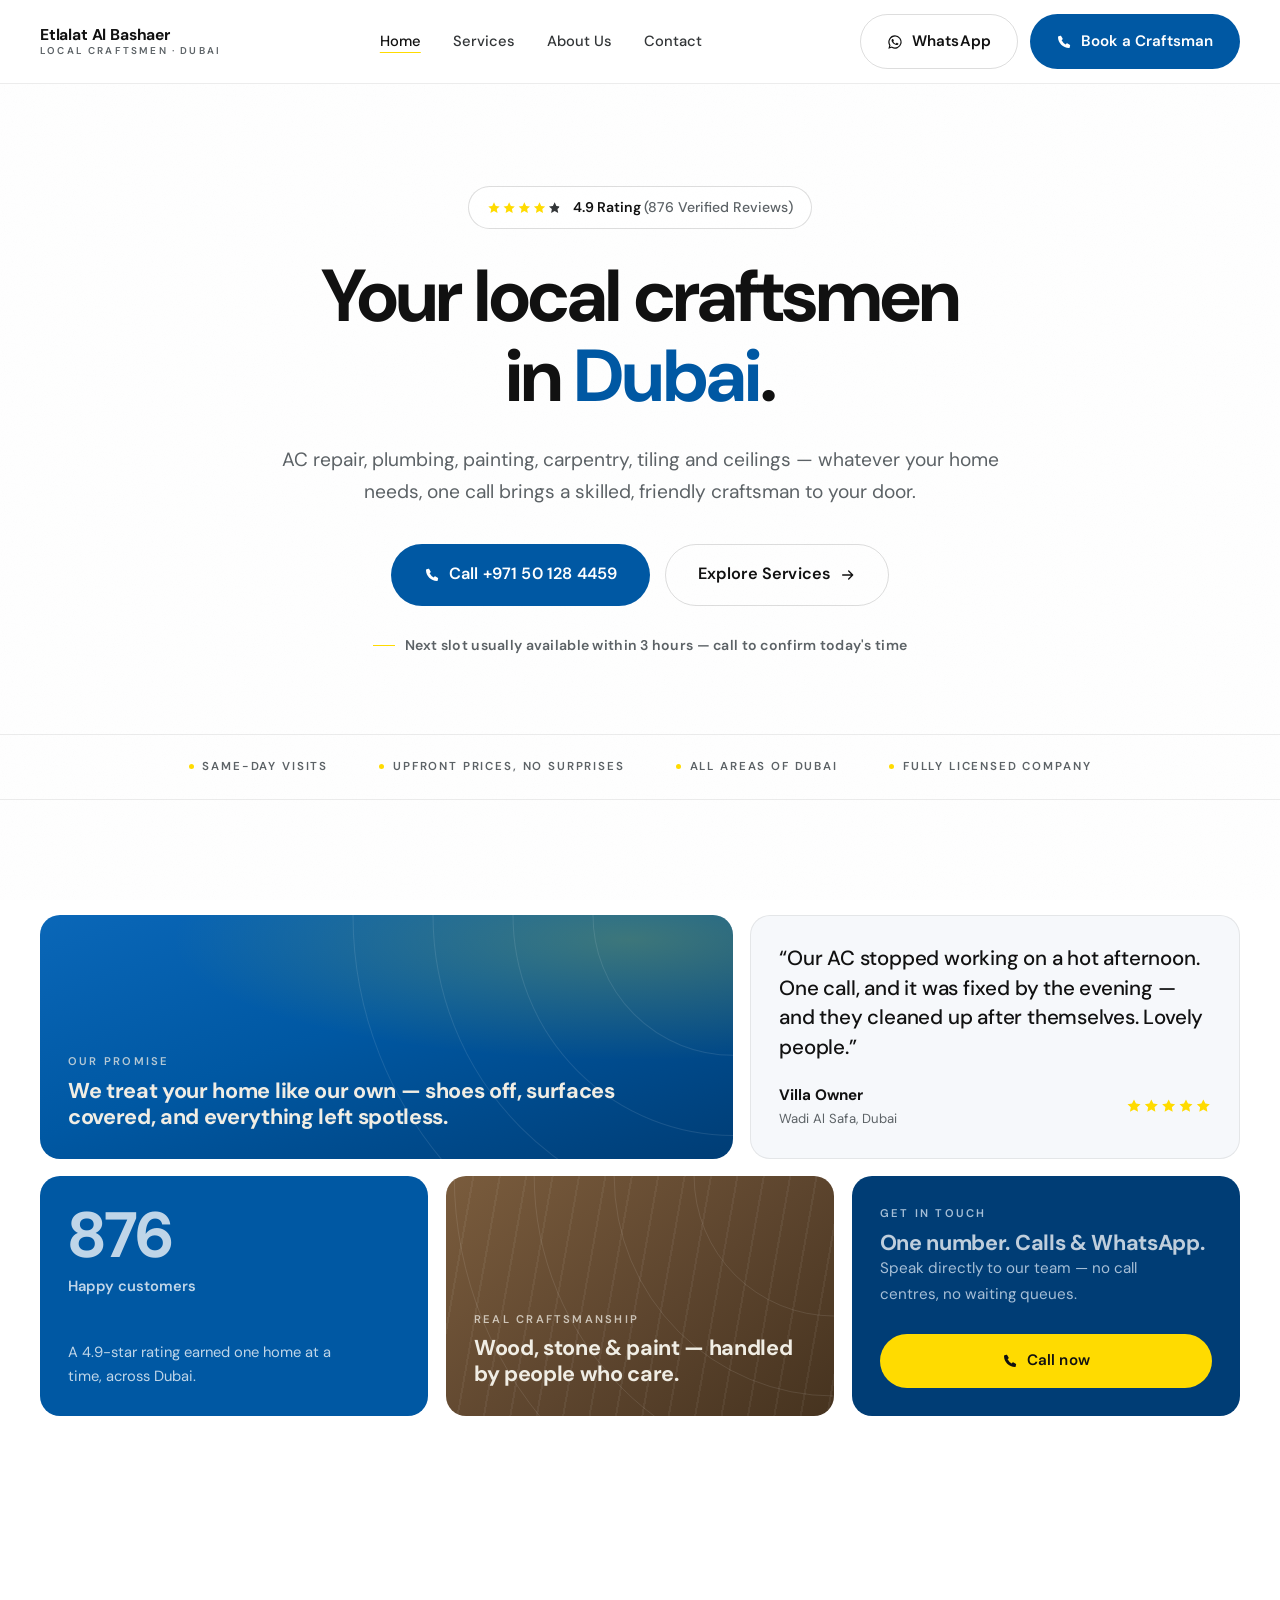
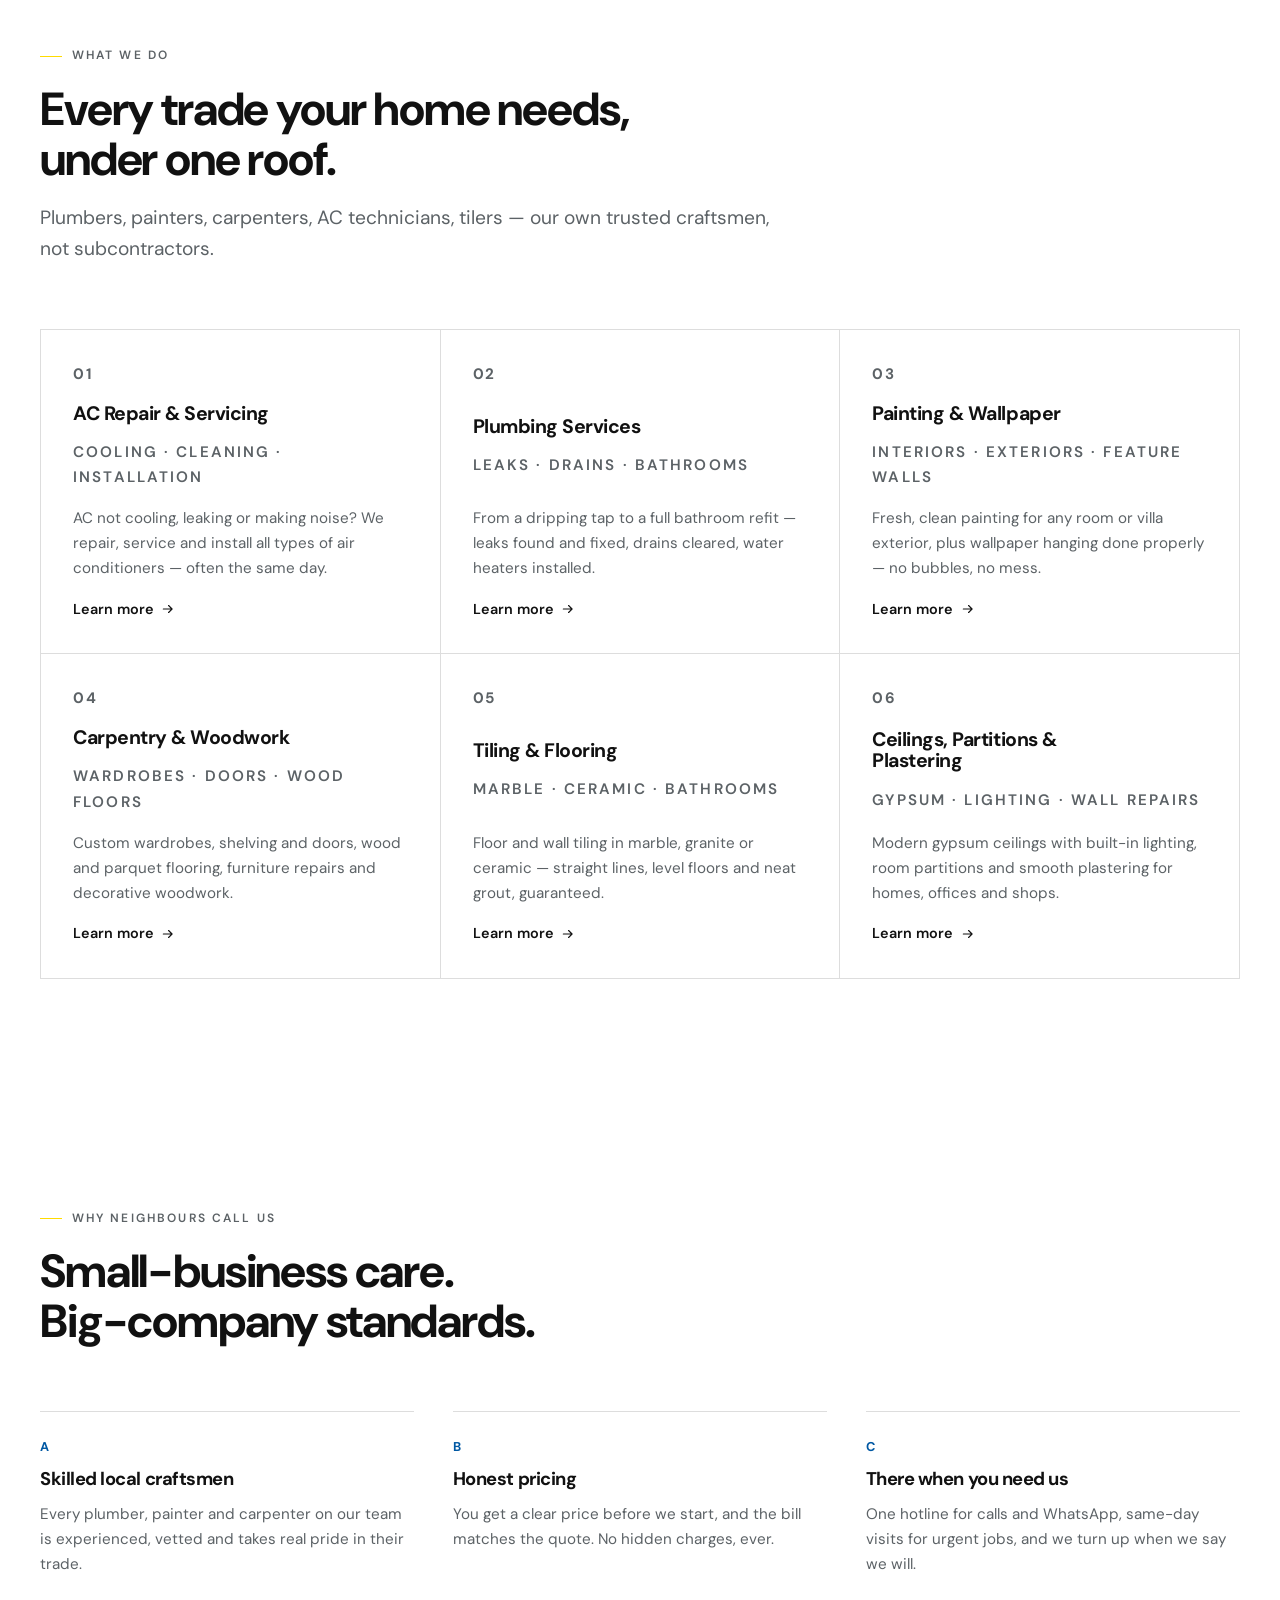
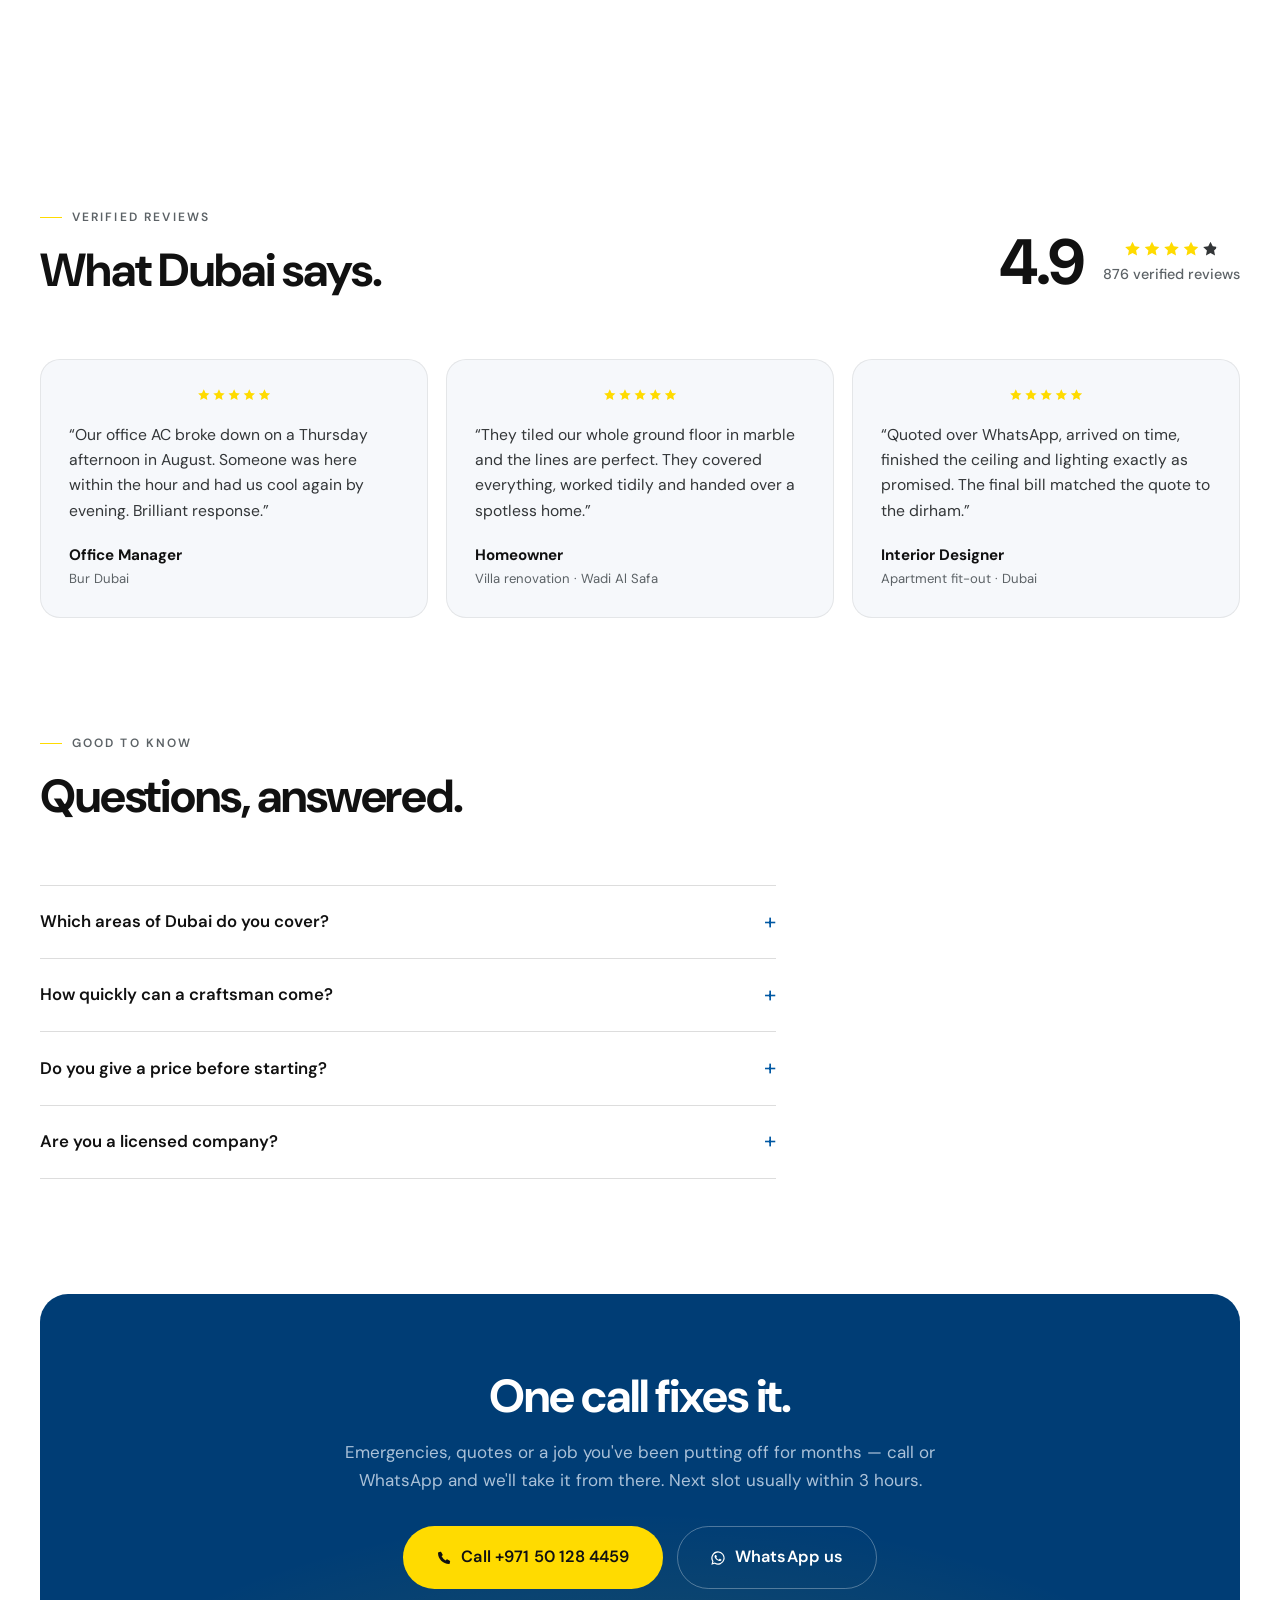
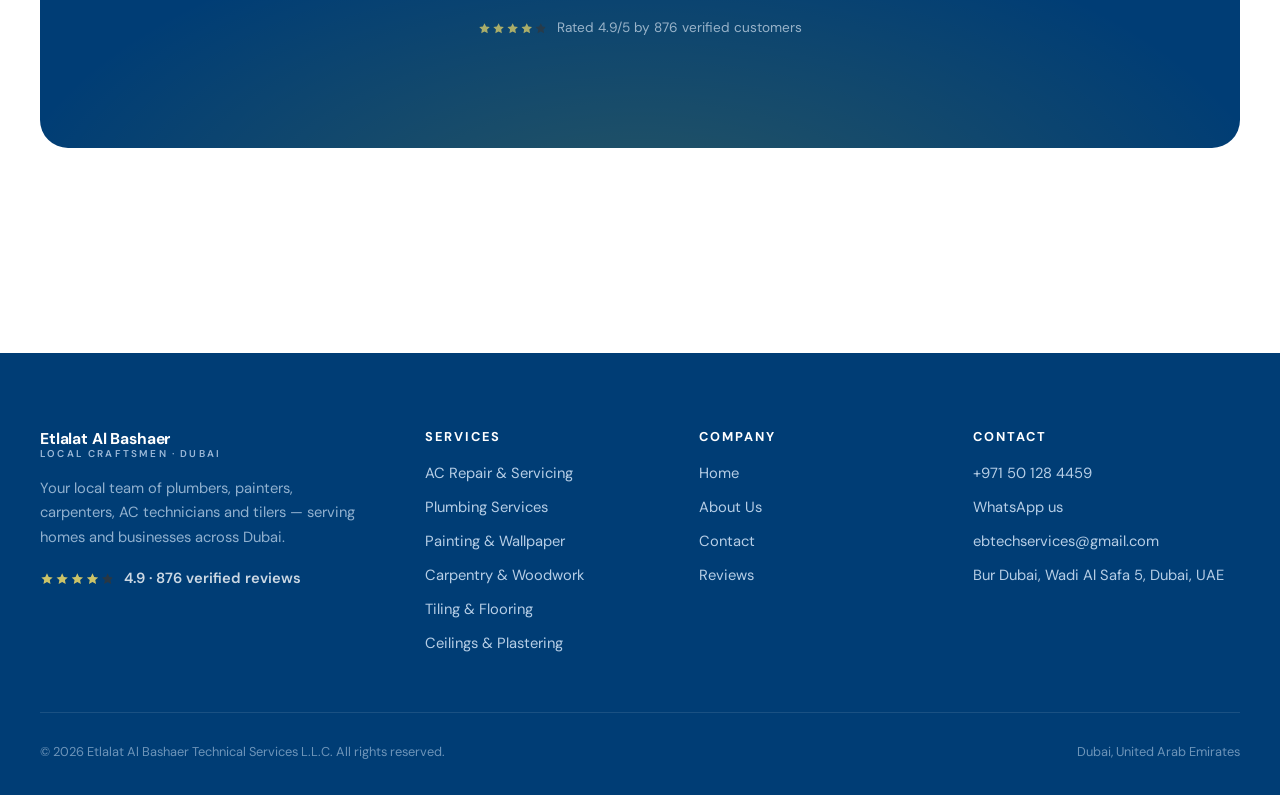
==== index.html @ 8210ec9a "Point URLs at Cloudflare Pages; drop 'one number' trust item Canonicals, JSON-LD, sitemap and robots" ====
<!DOCTYPE html>
<html lang="en">
<head>
  <meta charset="UTF-8">
  <meta name="viewport" content="width=device-width, initial-scale=1.0">
  <title>Local Craftsmen in Dubai — AC Repair, Plumbing, Painting &amp; Carpentry | Etlalat Al Bashaer</title>
  <meta name="description" content="Trusted local craftsmen in Dubai for AC repair, plumbing, painting, carpentry, tiling and ceilings. Rated 4.9/5 by 876 customers. Same-day visits — call or WhatsApp +971 50 128 4459.">
  <link rel="canonical" href="https://etlalat.pages.dev/">
  <link rel="icon" href="data:image/svg+xml,%3Csvg xmlns='http://www.w3.org/2000/svg' viewBox='0 0 64 64'%3E%3Crect width='64' height='64' rx='14' fill='%230058a3'/%3E%3Ctext x='32' y='42' font-family='Helvetica' font-size='28' font-weight='bold' fill='%23ffdb00' text-anchor='middle'%3EEB%3C/text%3E%3C/svg%3E">
  <link rel="preconnect" href="https://fonts.googleapis.com">
  <link rel="preconnect" href="https://fonts.gstatic.com" crossorigin>
  <link href="https://fonts.googleapis.com/css2?family=DM+Sans:opsz,wght@9..40,400;9..40,500;9..40,600;9..40,700&display=swap" rel="stylesheet">
  <link rel="stylesheet" href="styles.css">
  <script type="application/ld+json">
  {
    "@context": "https://schema.org",
    "@type": ["LocalBusiness", "HomeAndConstructionBusiness"],
    "@id": "https://etlalat.pages.dev/#business",
    "name": "Etlalat Al Bashaer Technical Services",
    "description": "Local craftsmen in Dubai for AC repair, plumbing, painting, carpentry, tiling, ceilings and home maintenance.",
    "url": "https://etlalat.pages.dev/",
    "telephone": "+971501284459",
    "email": "ebtechservices@gmail.com",
    "priceRange": "$$",
    "address": {
      "@type": "PostalAddress",
      "streetAddress": "Office 5, Bur Dubai, Wadi Al Safa 5",
      "addressLocality": "Dubai",
      "addressCountry": "AE"
    },
    "areaServed": { "@type": "City", "name": "Dubai" },
    "aggregateRating": {
      "@type": "AggregateRating",
      "ratingValue": "4.9",
      "bestRating": "5",
      "reviewCount": "876"
    },
    "makesOffer": [
      { "@type": "Offer", "itemOffered": { "@type": "Service", "name": "AC Repair & Servicing" } },
      { "@type": "Offer", "itemOffered": { "@type": "Service", "name": "Plumbing Services" } },
      { "@type": "Offer", "itemOffered": { "@type": "Service", "name": "Painting & Wallpaper" } },
      { "@type": "Offer", "itemOffered": { "@type": "Service", "name": "Carpentry & Woodwork" } },
      { "@type": "Offer", "itemOffered": { "@type": "Service", "name": "Tiling & Flooring" } },
      { "@type": "Offer", "itemOffered": { "@type": "Service", "name": "Ceilings, Partitions & Plastering" } }
    ]
  }
  </script>
  <script type="application/ld+json">
  {
    "@context": "https://schema.org",
    "@type": "FAQPage",
    "mainEntity": [
      {
        "@type": "Question",
        "name": "Which areas of Dubai do you cover?",
        "acceptedAnswer": { "@type": "Answer", "text": "All of Dubai. Our craftsmen are based in Wadi Al Safa and travel across the city — from Bur Dubai and Downtown to the Marina, Jumeirah and the villa communities." }
      },
      {
        "@type": "Question",
        "name": "How quickly can a craftsman come?",
        "acceptedAnswer": { "@type": "Answer", "text": "For most jobs the next available slot is within a few hours. Call or WhatsApp +971 50 128 4459 and we will confirm today's earliest visit time." }
      },
      {
        "@type": "Question",
        "name": "Do you give a price before starting?",
        "acceptedAnswer": { "@type": "Answer", "text": "Always. You get a clear quote before any work begins, and the final bill matches the quote — no surprises." }
      },
      {
        "@type": "Question",
        "name": "Are you a licensed company?",
        "acceptedAnswer": { "@type": "Answer", "text": "Yes. We are a fully licensed Dubai company, and every trade we offer is carried on our trade license." }
      }
    ]
  }
  </script>
</head>
<body>

  <!-- SVG sprite: star icon + partial-fill gradient (4.9 / 5) -->
  <svg width="0" height="0" style="position:absolute" aria-hidden="true">
    <defs>
      <linearGradient id="star-partial" x1="0" y1="0" x2="1" y2="0">
        <stop offset="90%" stop-color="currentColor"/>
        <stop offset="90%" stop-color="currentColor" stop-opacity="0.22"/>
      </linearGradient>
      <symbol id="ic-star" viewBox="0 0 24 24">
        <path d="M12 2.2l2.98 6.16 6.77.86-4.97 4.68 1.28 6.7L12 17.32 5.94 20.6l1.28-6.7-4.97-4.68 6.77-.86z"/>
      </symbol>
      <symbol id="ic-phone" viewBox="0 0 24 24">
        <path d="M6.6 2.8c.5-.1 1 .1 1.3.6l2 3.3c.3.5.2 1.1-.2 1.5L8.4 9.5a13.7 13.7 0 0 0 6.1 6.1l1.3-1.3c.4-.4 1-.5 1.5-.2l3.3 2c.5.3.7.8.6 1.3l-.7 2.7c-.1.5-.6.9-1.1.9C10.6 21 3 13.4 3 4.6c0-.5.4-1 .9-1.1z"/>
      </symbol>
      <symbol id="ic-whatsapp" viewBox="0 0 24 24">
        <path d="M12 2a10 10 0 0 0-8.6 15.1L2 22l5-1.3A10 10 0 1 0 12 2zm0 18.2c-1.5 0-3-.4-4.2-1.2l-.3-.2-3 .8.8-2.9-.2-.3A8.2 8.2 0 1 1 12 20.2zm4.5-6.1c-.2-.1-1.5-.7-1.7-.8-.2-.1-.4-.1-.6.1l-.8 1c-.1.2-.3.2-.5.1a6.7 6.7 0 0 1-3.3-2.9c-.3-.4 0-.5.2-.8l.4-.5c.1-.2.1-.4 0-.5l-.8-1.9c-.2-.5-.4-.4-.6-.4h-.5c-.2 0-.5.1-.7.3-.9.9-1.1 2.2-.3 3.7a11.6 11.6 0 0 0 4.7 4.4c1.7.8 2.5.8 3.3.7.6-.1 1.5-.6 1.7-1.2.2-.6.2-1.1.1-1.2z"/>
      </symbol>
      <symbol id="ic-arrow" viewBox="0 0 24 24">
        <path d="M4 12h15m0 0-6-6m6 6-6 6" fill="none" stroke="currentColor" stroke-width="2" stroke-linecap="round" stroke-linejoin="round"/>
      </symbol>
    </defs>
  </svg>

  <header class="site-header">
    <div class="wrap header-inner">
      <a class="brand" href="index.html">
        <span class="brand-name">Etlalat Al Bashaer<small>Local Craftsmen · Dubai</small></span>
      </a>

      <input type="checkbox" id="nav-toggle" class="nav-toggle" aria-hidden="true">

      <nav class="site-nav" aria-label="Primary">
        <a href="index.html" aria-current="page">Home</a>
        <a href="services.html">Services</a>
        <a href="about.html">About Us</a>
        <a href="contact.html">Contact</a>
      </nav>

      <div class="header-cta">
        <a class="btn btn-ghost" href="https://wa.me/971501284459" rel="noopener">
          <svg fill="currentColor"><use href="#ic-whatsapp"/></svg>
          WhatsApp
        </a>
        <a class="btn btn-primary" href="tel:+971501284459">
          <svg fill="currentColor"><use href="#ic-phone"/></svg>
          Book a Craftsman
        </a>
        <label for="nav-toggle" class="nav-toggle-label" aria-label="Menu"><span></span></label>
      </div>
    </div>
  </header>

  <main>
    <!-- HERO -->
    <section class="hero">
      <div class="wrap hero-inner">
        <a class="rating-badge" href="#reviews">
          <svg class="stars" viewBox="0 0 128 24" aria-label="4.9 out of 5 stars">
            <use href="#ic-star" width="24" height="24" x="0" fill="currentColor"/>
            <use href="#ic-star" width="24" height="24" x="26" fill="currentColor"/>
            <use href="#ic-star" width="24" height="24" x="52" fill="currentColor"/>
            <use href="#ic-star" width="24" height="24" x="78" fill="currentColor"/>
            <use href="#ic-star" width="24" height="24" x="104" fill="url(#star-partial)"/>
          </svg>
          <span>4.9 Rating <em>(876 Verified Reviews)</em></span>
        </a>

        <h1 class="display">Your local craftsmen<br> in <span class="accent">Dubai</span>.</h1>

        <p class="lede">AC repair, plumbing, painting, carpentry, tiling and ceilings — whatever your home needs, one call brings a skilled, friendly craftsman to your door.</p>

        <div class="hero-actions">
          <a class="btn btn-primary btn-lg" href="tel:+971501284459">
            <svg fill="currentColor"><use href="#ic-phone"/></svg>
            Call +971 50 128 4459
          </a>
          <a class="btn btn-ghost btn-lg" href="services.html">
            Explore Services
            <svg><use href="#ic-arrow"/></svg>
          </a>
        </div>

        <p class="eyebrow" style="text-transform:none;letter-spacing:0.02em;font-size:0.88rem">Next slot usually available within 3 hours — call to confirm today's time</p>
      </div>
    </section>

    <!-- TRUST STRIP -->
    <div class="cred-strip">
      <div class="wrap">
        <ul>
          <li>Same-day visits</li>
          <li>Upfront prices, no surprises</li>
          <li>All areas of Dubai</li>
          <li>Fully licensed company</li>
        </ul>
      </div>
    </div>

    <!-- MOSAIC -->
    <section class="section">
      <div class="wrap mosaic">
        <div class="tile tile-wide surface">
          <div>
            <p class="tile-kicker">Our promise</p>
            <p class="tile-title">We treat your home like our own — shoes off, surfaces covered, and everything left spotless.</p>
          </div>
        </div>

        <div class="tile tile-tall tile-review">
          <blockquote>“Our AC stopped working on a hot afternoon. One call, and it was fixed by the evening — and they cleaned up after themselves. Lovely people.”</blockquote>
          <div class="review-meta">
            <div class="review-author">
              <strong>Villa Owner</strong>
              <span>Wadi Al Safa, Dubai</span>
            </div>
            <svg class="stars" viewBox="0 0 128 24" aria-label="5 out of 5 stars">
              <use href="#ic-star" width="24" height="24" x="0" fill="currentColor"/>
              <use href="#ic-star" width="24" height="24" x="26" fill="currentColor"/>
              <use href="#ic-star" width="24" height="24" x="52" fill="currentColor"/>
              <use href="#ic-star" width="24" height="24" x="78" fill="currentColor"/>
              <use href="#ic-star" width="24" height="24" x="104" fill="currentColor"/>
            </svg>
          </div>
        </div>

        <div class="tile tile-third tile-stat">
          <div>
            <p class="stat-figure">876</p>
            <p class="stat-label">Happy customers</p>
          </div>
          <p>A 4.9-star rating earned one home at a time, across Dubai.</p>
        </div>

        <div class="tile tile-third surface surface-wood">
          <div>
            <p class="tile-kicker">Real craftsmanship</p>
            <p class="tile-title">Wood, stone &amp; paint — handled by people who care.</p>
          </div>
        </div>

        <div class="tile tile-third tile-contact">
          <div>
            <p class="tile-kicker">Get in touch</p>
            <p class="tile-title" style="color:#fff">One number. Calls &amp; WhatsApp.</p>
            <p>Speak directly to our team — no call centres, no waiting queues.</p>
          </div>
          <a class="btn btn-light" href="tel:+971501284459">
            <svg fill="currentColor"><use href="#ic-phone"/></svg>
            Call now
          </a>
        </div>
      </div>
    </section>

    <!-- SERVICES -->
    <section class="section" id="services">
      <div class="wrap">
        <div class="section-head">
          <p class="eyebrow">What we do</p>
          <h2 class="h2">Every trade your home needs,<br>under one roof.</h2>
          <p class="lede">Plumbers, painters, carpenters, AC technicians, tilers — our own trusted craftsmen, not subcontractors.</p>
        </div>

        <div class="services-grid">
          <article class="service-card">
            <p class="service-num">01</p>
            <h3>AC Repair &amp; Servicing</h3>
            <p class="service-activity">Cooling · Cleaning · Installation</p>
            <p>AC not cooling, leaking or making noise? We repair, service and install all types of air conditioners — often the same day.</p>
            <a class="service-link" href="services.html#ac">Learn more <svg><use href="#ic-arrow"/></svg></a>
          </article>

          <article class="service-card">
            <p class="service-num">02</p>
            <h3>Plumbing Services</h3>
            <p class="service-activity">Leaks · Drains · Bathrooms</p>
            <p>From a dripping tap to a full bathroom refit — leaks found and fixed, drains cleared, water heaters installed.</p>
            <a class="service-link" href="services.html#plumbing">Learn more <svg><use href="#ic-arrow"/></svg></a>
          </article>

          <article class="service-card">
            <p class="service-num">03</p>
            <h3>Painting &amp; Wallpaper</h3>
            <p class="service-activity">Interiors · Exteriors · Feature walls</p>
            <p>Fresh, clean painting for any room or villa exterior, plus wallpaper hanging done properly — no bubbles, no mess.</p>
            <a class="service-link" href="services.html#painting">Learn more <svg><use href="#ic-arrow"/></svg></a>
          </article>

          <article class="service-card">
            <p class="service-num">04</p>
            <h3>Carpentry &amp; Woodwork</h3>
            <p class="service-activity">Wardrobes · Doors · Wood floors</p>
            <p>Custom wardrobes, shelving and doors, wood and parquet flooring, furniture repairs and decorative woodwork.</p>
            <a class="service-link" href="services.html#carpentry">Learn more <svg><use href="#ic-arrow"/></svg></a>
          </article>

          <article class="service-card">
            <p class="service-num">05</p>
            <h3>Tiling &amp; Flooring</h3>
            <p class="service-activity">Marble · Ceramic · Bathrooms</p>
            <p>Floor and wall tiling in marble, granite or ceramic — straight lines, level floors and neat grout, guaranteed.</p>
            <a class="service-link" href="services.html#tiling">Learn more <svg><use href="#ic-arrow"/></svg></a>
          </article>

          <article class="service-card">
            <p class="service-num">06</p>
            <h3>Ceilings, Partitions &amp; Plastering</h3>
            <p class="service-activity">Gypsum · Lighting · Wall repairs</p>
            <p>Modern gypsum ceilings with built-in lighting, room partitions and smooth plastering for homes, offices and shops.</p>
            <a class="service-link" href="services.html#ceilings">Learn more <svg><use href="#ic-arrow"/></svg></a>
          </article>
        </div>
      </div>
    </section>

    <!-- PILLARS -->
    <section class="section">
      <div class="wrap">
        <div class="section-head">
          <p class="eyebrow">Why neighbours call us</p>
          <h2 class="h2">Small-business care.<br>Big-company standards.</h2>
        </div>
        <div class="pillars">
          <div class="pillar">
            <p class="pillar-index">A</p>
            <h3>Skilled local craftsmen</h3>
            <p>Every plumber, painter and carpenter on our team is experienced, vetted and takes real pride in their trade.</p>
          </div>
          <div class="pillar">
            <p class="pillar-index">B</p>
            <h3>Honest pricing</h3>
            <p>You get a clear price before we start, and the bill matches the quote. No hidden charges, ever.</p>
          </div>
          <div class="pillar">
            <p class="pillar-index">C</p>
            <h3>There when you need us</h3>
            <p>One hotline for calls and WhatsApp, same-day visits for urgent jobs, and we turn up when we say we will.</p>
          </div>
        </div>
      </div>
    </section>

    <!-- REVIEWS -->
    <section class="section" id="reviews">
      <div class="wrap">
        <div class="reviews-head">
          <div class="section-head" style="margin-bottom:0">
            <p class="eyebrow">Verified Reviews</p>
            <h2 class="h2">What Dubai says.</h2>
          </div>
          <div class="aggregate">
            <p class="aggregate-score">4.9</p>
            <div class="aggregate-detail">
              <svg class="stars" viewBox="0 0 128 24" aria-label="4.9 out of 5 stars">
                <use href="#ic-star" width="24" height="24" x="0" fill="currentColor"/>
                <use href="#ic-star" width="24" height="24" x="26" fill="currentColor"/>
                <use href="#ic-star" width="24" height="24" x="52" fill="currentColor"/>
                <use href="#ic-star" width="24" height="24" x="78" fill="currentColor"/>
                <use href="#ic-star" width="24" height="24" x="104" fill="url(#star-partial)"/>
              </svg>
              <span>876 verified reviews</span>
            </div>
          </div>
        </div>

        <div class="reviews-grid">
          <article class="review-card">
            <svg class="stars" viewBox="0 0 128 24" aria-label="5 out of 5 stars">
              <use href="#ic-star" width="24" height="24" x="0" fill="currentColor"/>
              <use href="#ic-star" width="24" height="24" x="26" fill="currentColor"/>
              <use href="#ic-star" width="24" height="24" x="52" fill="currentColor"/>
              <use href="#ic-star" width="24" height="24" x="78" fill="currentColor"/>
              <use href="#ic-star" width="24" height="24" x="104" fill="currentColor"/>
            </svg>
            <blockquote>“Our office AC broke down on a Thursday afternoon in August. Someone was here within the hour and had us cool again by evening. Brilliant response.”</blockquote>
            <div class="review-author">
              <strong>Office Manager</strong>
              <span>Bur Dubai</span>
            </div>
          </article>

          <article class="review-card">
            <svg class="stars" viewBox="0 0 128 24" aria-label="5 out of 5 stars">
              <use href="#ic-star" width="24" height="24" x="0" fill="currentColor"/>
              <use href="#ic-star" width="24" height="24" x="26" fill="currentColor"/>
              <use href="#ic-star" width="24" height="24" x="52" fill="currentColor"/>
              <use href="#ic-star" width="24" height="24" x="78" fill="currentColor"/>
              <use href="#ic-star" width="24" height="24" x="104" fill="currentColor"/>
            </svg>
            <blockquote>“They tiled our whole ground floor in marble and the lines are perfect. They covered everything, worked tidily and handed over a spotless home.”</blockquote>
            <div class="review-author">
              <strong>Homeowner</strong>
              <span>Villa renovation · Wadi Al Safa</span>
            </div>
          </article>

          <article class="review-card">
            <svg class="stars" viewBox="0 0 128 24" aria-label="5 out of 5 stars">
              <use href="#ic-star" width="24" height="24" x="0" fill="currentColor"/>
              <use href="#ic-star" width="24" height="24" x="26" fill="currentColor"/>
              <use href="#ic-star" width="24" height="24" x="52" fill="currentColor"/>
              <use href="#ic-star" width="24" height="24" x="78" fill="currentColor"/>
              <use href="#ic-star" width="24" height="24" x="104" fill="currentColor"/>
            </svg>
            <blockquote>“Quoted over WhatsApp, arrived on time, finished the ceiling and lighting exactly as promised. The final bill matched the quote to the dirham.”</blockquote>
            <div class="review-author">
              <strong>Interior Designer</strong>
              <span>Apartment fit-out · Dubai</span>
            </div>
          </article>
        </div>
      </div>
    </section>

    <!-- FAQ -->
    <section class="section" style="padding-top:0">
      <div class="wrap">
        <div class="section-head">
          <p class="eyebrow">Good to know</p>
          <h2 class="h2">Questions, answered.</h2>
        </div>
        <div class="faq">
          <details>
            <summary>Which areas of Dubai do you cover?</summary>
            <p>All of Dubai. Our craftsmen are based in Wadi Al Safa and travel across the city — from Bur Dubai and Downtown to the Marina, Jumeirah and the villa communities.</p>
          </details>
          <details>
            <summary>How quickly can a craftsman come?</summary>
            <p>For most jobs the next available slot is within a few hours. Call or WhatsApp us and we'll confirm today's earliest visit time.</p>
          </details>
          <details>
            <summary>Do you give a price before starting?</summary>
            <p>Always. You get a clear quote before any work begins, and the final bill matches the quote — no surprises.</p>
          </details>
          <details>
            <summary>Are you a licensed company?</summary>
            <p>Yes. We're a fully licensed Dubai company, and every trade we offer is carried on our trade license.</p>
          </details>
        </div>
      </div>
    </section>

    <!-- CTA -->
    <section class="section" style="padding-top:0">
      <div class="wrap">
        <div class="cta-band">
          <h2 class="h2">One call fixes it.</h2>
          <p>Emergencies, quotes or a job you've been putting off for months — call or WhatsApp and we'll take it from there. Next slot usually within 3 hours.</p>
          <div class="hero-actions">
            <a class="btn btn-light btn-lg" href="tel:+971501284459">
              <svg fill="currentColor"><use href="#ic-phone"/></svg>
              Call +971 50 128 4459
            </a>
            <a class="btn btn-ghost btn-lg" style="border-color:rgba(255,255,255,.3);color:#fff" href="https://wa.me/971501284459" rel="noopener">
              <svg fill="currentColor"><use href="#ic-whatsapp"/></svg>
              WhatsApp us
            </a>
          </div>
          <p class="rating-line">
            <svg class="stars" viewBox="0 0 128 24" aria-hidden="true">
              <use href="#ic-star" width="24" height="24" x="0" fill="currentColor"/>
              <use href="#ic-star" width="24" height="24" x="26" fill="currentColor"/>
              <use href="#ic-star" width="24" height="24" x="52" fill="currentColor"/>
              <use href="#ic-star" width="24" height="24" x="78" fill="currentColor"/>
              <use href="#ic-star" width="24" height="24" x="104" fill="url(#star-partial)"/>
            </svg>
            Rated 4.9/5 by 876 verified customers
          </p>
        </div>
      </div>
    </section>
  </main>

  <footer class="site-footer">
    <div class="wrap">
      <div class="footer-grid">
        <div class="footer-about">
          <a class="brand" href="index.html">
            <span class="brand-name">Etlalat Al Bashaer<small>Local Craftsmen · Dubai</small></span>
          </a>
          <p>Your local team of plumbers, painters, carpenters, AC technicians and tilers — serving homes and businesses across Dubai.</p>
          <p class="footer-rating">
            <svg class="stars" viewBox="0 0 128 24" aria-hidden="true">
              <use href="#ic-star" width="24" height="24" x="0" fill="currentColor"/>
              <use href="#ic-star" width="24" height="24" x="26" fill="currentColor"/>
              <use href="#ic-star" width="24" height="24" x="52" fill="currentColor"/>
              <use href="#ic-star" width="24" height="24" x="78" fill="currentColor"/>
              <use href="#ic-star" width="24" height="24" x="104" fill="url(#star-partial)"/>
            </svg>
            4.9 · 876 verified reviews
          </p>
        </div>

        <div>
          <h4>Services</h4>
          <ul>
            <li><a href="services.html#ac">AC Repair &amp; Servicing</a></li>
            <li><a href="services.html#plumbing">Plumbing Services</a></li>
            <li><a href="services.html#painting">Painting &amp; Wallpaper</a></li>
            <li><a href="services.html#carpentry">Carpentry &amp; Woodwork</a></li>
            <li><a href="services.html#tiling">Tiling &amp; Flooring</a></li>
            <li><a href="services.html#ceilings">Ceilings &amp; Plastering</a></li>
          </ul>
        </div>

        <div>
          <h4>Company</h4>
          <ul>
            <li><a href="index.html">Home</a></li>
            <li><a href="about.html">About Us</a></li>
            <li><a href="contact.html">Contact</a></li>
            <li><a href="index.html#reviews">Reviews</a></li>
          </ul>
        </div>

        <div>
          <h4>Contact</h4>
          <ul>
            <li><a href="tel:+971501284459">+971 50 128 4459</a></li>
            <li><a href="https://wa.me/971501284459" rel="noopener">WhatsApp us</a></li>
            <li><a href="mailto:ebtechservices@gmail.com">ebtechservices@gmail.com</a></li>
            <li>Bur Dubai, Wadi Al Safa 5, Dubai, UAE</li>
          </ul>
        </div>
      </div>

      <div class="footer-bottom">
        <p>© 2026 Etlalat Al Bashaer Technical Services L.L.C. All rights reserved.</p>
        <p>Dubai, United Arab Emirates</p>
      </div>
    </div>
  </footer>

  <!-- Mobile action bar -->
  <div class="action-bar">
    <a class="btn btn-primary" href="tel:+971501284459">
      <svg fill="currentColor"><use href="#ic-phone"/></svg>
      Call Now
    </a>
    <a class="btn btn-ghost" href="https://wa.me/971501284459" rel="noopener">
      <svg fill="currentColor"><use href="#ic-whatsapp"/></svg>
      WhatsApp
    </a>
  </div>

</body>
</html>
---- styles.css ----
/* ==========================================================================
   ETLALAT AL BASHAER TECHNICAL SERVICES L.L.C
   Ultra-minimal editorial system — IKEA blue & yellow, DM Sans
   ========================================================================== */

:root {
  --paper: #ffffff;
  --paper-2: #f5f5f5;
  --paper-3: #ececec;
  --card: #f6f8fb;
  --ink: #111111;
  --ink-soft: #333638;
  --muted: #5c6266;
  --blue: #0058a3;
  --blue-deep: #003d75;
  --blue-tint: #e6f0f9;
  --yellow: #ffdb00;
  --yellow-soft: #ffe566;
  --line: rgba(17, 17, 17, 0.14);
  --line-soft: rgba(17, 17, 17, 0.08);
  --radius: 20px;
  --radius-sm: 12px;
  --font-display: "DM Sans", "Helvetica Neue", sans-serif;
  --font-body: "DM Sans", "Helvetica Neue", sans-serif;
  --wrap: 1200px;
  --pad: clamp(1.25rem, 4vw, 2.5rem);
}

/* ---------- Reset ---------- */

*,
*::before,
*::after {
  box-sizing: border-box;
  margin: 0;
  padding: 0;
}

html {
  scroll-behavior: smooth;
  scroll-padding-top: 96px;
}

body {
  font-family: var(--font-body);
  font-size: 1.0625rem;
  line-height: 1.65;
  color: var(--ink-soft);
  background: var(--paper);
  -webkit-font-smoothing: antialiased;
  position: relative;
}

/* faint paper grain */
body::before {
  content: "";
  position: fixed;
  inset: 0;
  pointer-events: none;
  z-index: 1;
  opacity: 0.35;
  background-image: url("data:image/svg+xml,%3Csvg xmlns='http://www.w3.org/2000/svg' width='140' height='140'%3E%3Cfilter id='n'%3E%3CfeTurbulence type='fractalNoise' baseFrequency='0.9' numOctaves='2'/%3E%3CfeColorMatrix values='0 0 0 0 0.08 0 0 0 0 0.12 0 0 0 0 0.1 0 0 0 0.05 0'/%3E%3C/filter%3E%3Crect width='140' height='140' filter='url(%23n)'/%3E%3C/svg%3E");
}

img,
svg {
  display: block;
  max-width: 100%;
}

a {
  color: inherit;
  text-decoration: none;
}

ul {
  list-style: none;
}

::selection {
  background: var(--blue);
  color: var(--paper);
}

/* ---------- Type ---------- */

h1,
h2,
h3,
h4 {
  font-family: var(--font-display);
  font-weight: 700;
  color: var(--ink);
  line-height: 1.08;
  letter-spacing: -0.025em;
}

.display {
  font-size: clamp(2.1rem, 6.2vw, 4.6rem);
}

.h2 {
  font-size: clamp(1.9rem, 3.8vw, 2.9rem);
}

.h3 {
  font-size: clamp(1.25rem, 2vw, 1.5rem);
  letter-spacing: -0.015em;
}

.eyebrow {
  display: inline-flex;
  align-items: center;
  gap: 0.6rem;
  font-size: 0.75rem;
  font-weight: 600;
  letter-spacing: 0.18em;
  text-transform: uppercase;
  color: var(--muted);
}

.eyebrow::before {
  content: "";
  width: 22px;
  height: 1px;
  background: var(--yellow);
}

.lede {
  font-size: clamp(1.05rem, 1.6vw, 1.2rem);
  color: var(--muted);
  max-width: 58ch;
}

/* ---------- Layout ---------- */

.wrap {
  width: min(var(--wrap), 100% - 2 * var(--pad));
  margin-inline: auto;
}

.section {
  padding-block: clamp(4rem, 9vw, 7.5rem);
}

.section-head {
  display: flex;
  flex-direction: column;
  gap: 1.1rem;
  max-width: 46rem;
  margin-bottom: clamp(2.5rem, 5vw, 4rem);
}

main {
  position: relative;
  z-index: 2;
}

/* ---------- Buttons ---------- */

.btn {
  display: inline-flex;
  align-items: center;
  justify-content: center;
  gap: 0.55rem;
  font-family: var(--font-display);
  font-size: 0.95rem;
  font-weight: 600;
  letter-spacing: 0.01em;
  padding: 0.85rem 1.6rem;
  border-radius: 999px;
  border: 1px solid transparent;
  cursor: pointer;
  transition: background-color 0.22s ease, color 0.22s ease,
    border-color 0.22s ease, transform 0.22s ease;
  white-space: nowrap;
}

.btn svg {
  width: 16px;
  height: 16px;
  flex: none;
}

.btn-primary {
  background: var(--blue);
  color: #fff;
}

.btn-primary:hover {
  background: var(--blue-deep);
  transform: translateY(-1px);
}

.btn-ghost {
  border-color: var(--line);
  color: var(--ink);
  background: transparent;
}

.btn-ghost:hover {
  border-color: var(--ink);
}

.btn-light {
  background: var(--yellow);
  color: #111;
}

.btn-light:hover {
  background: var(--yellow-soft);
  transform: translateY(-1px);
}

.btn-lg {
  padding: 1.05rem 2rem;
  font-size: 1.02rem;
}

/* ---------- Header ---------- */

.site-header {
  position: sticky;
  top: 0;
  z-index: 50;
  background: color-mix(in srgb, var(--paper) 88%, transparent);
  backdrop-filter: blur(14px);
  -webkit-backdrop-filter: blur(14px);
  border-bottom: 1px solid var(--line-soft);
}

.header-inner {
  display: flex;
  align-items: center;
  justify-content: space-between;
  gap: 1.5rem;
  padding-block: 0.9rem;
}

.brand {
  display: flex;
  align-items: center;
  gap: 0.7rem;
  font-family: var(--font-display);
  font-weight: 700;
  color: var(--ink);
  letter-spacing: -0.01em;
  line-height: 1.1;
}

.brand-name {
  font-size: 0.98rem;
}

.brand-name small {
  display: block;
  font-family: var(--font-body);
  font-size: 0.62rem;
  font-weight: 600;
  letter-spacing: 0.22em;
  text-transform: uppercase;
  color: var(--muted);
  margin-top: 2px;
}

.site-nav {
  display: flex;
  align-items: center;
  gap: 2rem;
}

.site-nav a {
  font-size: 0.92rem;
  font-weight: 500;
  color: var(--ink-soft);
  transition: color 0.2s ease;
}

.site-nav a:hover,
.site-nav a[aria-current="page"] {
  color: var(--ink);
}

.site-nav a[aria-current="page"] {
  text-decoration: underline;
  text-decoration-color: var(--yellow);
  text-underline-offset: 6px;
}

.header-cta {
  display: flex;
  align-items: center;
  gap: 0.75rem;
}

/* mobile nav */
.nav-toggle {
  display: none;
}

.nav-toggle-label {
  display: none;
  width: 42px;
  height: 42px;
  border: 1px solid var(--line);
  border-radius: 999px;
  cursor: pointer;
  place-items: center;
}

.nav-toggle-label span,
.nav-toggle-label span::before,
.nav-toggle-label span::after {
  display: block;
  width: 16px;
  height: 2px;
  background: var(--ink);
  border-radius: 2px;
  position: relative;
  transition: transform 0.25s ease, opacity 0.25s ease;
}

.nav-toggle-label span::before,
.nav-toggle-label span::after {
  content: "";
  position: absolute;
  left: 0;
}

.nav-toggle-label span::before {
  top: -5px;
}

.nav-toggle-label span::after {
  top: 5px;
}

/* ---------- Rating badge ---------- */

.rating-badge {
  display: inline-flex;
  align-items: center;
  gap: 0.7rem;
  padding: 0.55rem 1.1rem;
  border: 1px solid var(--line);
  border-radius: 999px;
  background: color-mix(in srgb, #fff 55%, transparent);
  font-size: 0.88rem;
  font-weight: 600;
  color: var(--ink);
  transition: border-color 0.2s ease;
}

.rating-badge:hover {
  border-color: var(--yellow);
}

.rating-badge .stars {
  height: 14px;
}

.rating-badge span em {
  font-style: normal;
  color: var(--muted);
  font-weight: 500;
}

.stars {
  display: inline-block;
  height: 16px;
  width: auto;
  color: var(--yellow);
}

/* ---------- Hero ---------- */

.hero {
  padding-block: clamp(4rem, 8vw, 6.5rem) clamp(3rem, 6vw, 5rem);
  text-align: center;
}

.hero-inner {
  display: flex;
  flex-direction: column;
  align-items: center;
  gap: 1.75rem;
}

.hero h1 {
  max-width: 17ch;
}

.hero h1 .accent {
  color: var(--blue);
}

.hero .lede {
  margin-inline: auto;
  text-align: center;
}

.hero-actions {
  display: flex;
  flex-wrap: wrap;
  justify-content: center;
  gap: 0.9rem;
  margin-top: 0.5rem;
}

/* staggered load */
.hero-inner > * {
  opacity: 0;
  transform: translateY(14px);
  animation: rise 0.7s cubic-bezier(0.2, 0.6, 0.2, 1) forwards;
}

.hero-inner > *:nth-child(1) { animation-delay: 0.05s; }
.hero-inner > *:nth-child(2) { animation-delay: 0.15s; }
.hero-inner > *:nth-child(3) { animation-delay: 0.25s; }
.hero-inner > *:nth-child(4) { animation-delay: 0.35s; }

@keyframes rise {
  to {
    opacity: 1;
    transform: none;
  }
}

@media (prefers-reduced-motion: reduce) {
  html {
    scroll-behavior: auto;
  }
  .hero-inner > * {
    animation: none;
    opacity: 1;
    transform: none;
  }
}

/* ---------- Credentials strip ---------- */

.cred-strip {
  border-block: 1px solid var(--line-soft);
  padding-block: 1.4rem;
}

.cred-strip ul {
  display: flex;
  flex-wrap: wrap;
  justify-content: center;
  gap: 0.75rem clamp(1.5rem, 4vw, 3.5rem);
}

.cred-strip li {
  font-size: 0.72rem;
  font-weight: 600;
  letter-spacing: 0.16em;
  text-transform: uppercase;
  color: var(--muted);
  display: flex;
  align-items: center;
  gap: 0.55rem;
}

.cred-strip li strong {
  color: var(--ink);
  font-weight: 700;
}

.cred-strip li::before {
  content: "";
  width: 5px;
  height: 5px;
  border-radius: 999px;
  background: var(--yellow);
  flex: none;
}

/* ---------- Mosaic (hero grid) ---------- */

.mosaic {
  display: grid;
  grid-template-columns: repeat(12, 1fr);
  gap: 1.1rem;
}

.tile {
  border-radius: var(--radius);
  overflow: hidden;
  position: relative;
  min-height: 240px;
  display: flex;
  flex-direction: column;
  justify-content: flex-end;
  padding: 1.75rem;
}

.tile-wide { grid-column: span 7; }
.tile-tall { grid-column: span 5; }
.tile-third { grid-column: span 4; }

/* material surfaces — layered gradients, no images */
.surface {
  color: #f0ede4;
}

.surface::before {
  content: "";
  position: absolute;
  inset: 0;
  background:
    radial-gradient(120% 90% at 85% 10%, rgba(255, 219, 0, 0.24), transparent 55%),
    linear-gradient(160deg, #0a67b8 0%, #0058a3 45%, #003d75 100%);
}

.surface-stone::before {
  background:
    radial-gradient(110% 80% at 15% 15%, rgba(255, 255, 255, 0.5), transparent 60%),
    linear-gradient(200deg, #dfe3e8 0%, #cdd4db 55%, #b9c1ca 100%);
}

.surface-stone {
  color: var(--ink);
}

.surface-wood::before {
  background:
    repeating-linear-gradient(
      100deg,
      rgba(255, 255, 255, 0.05) 0 2px,
      transparent 2px 26px
    ),
    linear-gradient(140deg, #7a5c3d 0%, #5d452e 55%, #46331f 100%);
}

/* fine hairline arcs for craft detail */
.surface::after {
  content: "";
  position: absolute;
  inset: 0;
  background-image: url("data:image/svg+xml,%3Csvg xmlns='http://www.w3.org/2000/svg' width='420' height='420' viewBox='0 0 420 420' fill='none' stroke='rgba(255,255,255,0.10)'%3E%3Ccircle cx='420' cy='0' r='140'/%3E%3Ccircle cx='420' cy='0' r='220'/%3E%3Ccircle cx='420' cy='0' r='300'/%3E%3Ccircle cx='420' cy='0' r='380'/%3E%3C/svg%3E");
  background-repeat: no-repeat;
  background-position: top right;
}

.tile > * {
  position: relative;
  z-index: 1;
}

.tile .tile-kicker {
  font-size: 0.7rem;
  font-weight: 600;
  letter-spacing: 0.2em;
  text-transform: uppercase;
  opacity: 0.75;
  margin-bottom: 0.5rem;
}

.tile .tile-title {
  font-family: var(--font-display);
  font-size: 1.35rem;
  font-weight: 700;
  letter-spacing: -0.015em;
  line-height: 1.2;
}

/* stat tile */
.tile-stat {
  background: var(--blue);
  color: #fff;
  justify-content: space-between;
}

.tile-stat .stat-figure {
  font-family: var(--font-display);
  font-size: clamp(3rem, 5vw, 4.2rem);
  font-weight: 700;
  letter-spacing: -0.03em;
  line-height: 1;
}

.tile-stat .stat-label {
  font-weight: 600;
  margin-top: 0.4rem;
}

.tile-stat p {
  font-size: 0.92rem;
  opacity: 0.75;
  max-width: 30ch;
}

/* review tile */
.tile-review {
  background: var(--card);
  border: 1px solid var(--line-soft);
  justify-content: space-between;
  gap: 1.25rem;
}

.tile-review blockquote {
  font-family: var(--font-display);
  font-size: clamp(1.1rem, 1.6vw, 1.3rem);
  font-weight: 500;
  letter-spacing: -0.01em;
  line-height: 1.45;
  color: var(--ink);
}

.tile-review .review-meta {
  display: flex;
  align-items: center;
  justify-content: space-between;
  gap: 1rem;
}

.review-author {
  display: flex;
  flex-direction: column;
}

.review-author strong {
  font-family: var(--font-display);
  font-size: 0.95rem;
  color: var(--ink);
}

.review-author span {
  font-size: 0.82rem;
  color: var(--muted);
}

/* contact tile */
.tile-contact {
  background: var(--blue-deep);
  color: #ddeaf7;
  justify-content: space-between;
  gap: 1.5rem;
}

.tile-contact p {
  font-size: 0.95rem;
  opacity: 0.75;
  max-width: 28ch;
}

/* ---------- Services grid ---------- */

.services-grid {
  display: grid;
  grid-template-columns: repeat(3, 1fr);
  border-top: 1px solid var(--line);
  border-left: 1px solid var(--line);
}

.service-card {
  border-right: 1px solid var(--line);
  border-bottom: 1px solid var(--line);
  padding: clamp(1.5rem, 2.5vw, 2.25rem);
  display: flex;
  flex-direction: column;
  gap: 1rem;
  min-height: 300px;
  position: relative;
  transition: background-color 0.25s ease;
}

.service-card:hover {
  background: #fdfcf8;
}

.service-num {
  font-family: var(--font-display);
  font-size: 0.8rem;
  font-weight: 700;
  letter-spacing: 0.12em;
  color: var(--blue);
}

.service-card h3 {
  font-size: 1.22rem;
  max-width: 16ch;
}

.service-activity {
  font-size: 0.72rem;
  font-weight: 600;
  letter-spacing: 0.14em;
  text-transform: uppercase;
  color: var(--muted);
}

.service-card p {
  font-size: 0.95rem;
  color: var(--muted);
  flex: 1;
}

.service-link {
  font-family: var(--font-display);
  font-size: 0.9rem;
  font-weight: 600;
  color: var(--ink);
  display: inline-flex;
  align-items: center;
  gap: 0.45rem;
}

.service-link svg {
  width: 14px;
  height: 14px;
  transition: transform 0.22s ease;
}

.service-card:hover .service-link svg {
  transform: translateX(4px);
}

.service-link::after {
  content: "";
  position: absolute;
  inset: 0;
}

/* ---------- Pillars ---------- */

.pillars {
  display: grid;
  grid-template-columns: repeat(3, 1fr);
  gap: clamp(1.5rem, 3vw, 3rem);
}

.pillar {
  display: flex;
  flex-direction: column;
  gap: 0.8rem;
  padding-top: 1.5rem;
  border-top: 1px solid var(--line);
}

.pillar .pillar-index {
  font-family: var(--font-display);
  font-size: 0.8rem;
  font-weight: 700;
  color: var(--blue);
  letter-spacing: 0.12em;
}

.pillar h3 {
  font-size: 1.15rem;
}

.pillar p {
  font-size: 0.95rem;
  color: var(--muted);
}

/* ---------- Reviews ---------- */

.reviews-head {
  display: flex;
  flex-wrap: wrap;
  align-items: flex-end;
  justify-content: space-between;
  gap: 2rem;
  margin-bottom: clamp(2.5rem, 5vw, 4rem);
}

.aggregate {
  display: flex;
  align-items: center;
  gap: 1.25rem;
}

.aggregate .aggregate-score {
  font-family: var(--font-display);
  font-size: clamp(3.2rem, 5vw, 4.5rem);
  font-weight: 700;
  letter-spacing: -0.04em;
  color: var(--ink);
  line-height: 1;
}

.aggregate-detail {
  display: flex;
  flex-direction: column;
  gap: 0.3rem;
}

.aggregate-detail .stars {
  height: 18px;
}

.aggregate-detail span {
  font-size: 0.9rem;
  color: var(--muted);
  font-weight: 500;
}

.reviews-grid {
  display: grid;
  grid-template-columns: repeat(3, 1fr);
  gap: 1.1rem;
}

.review-card {
  background: var(--card);
  border: 1px solid var(--line-soft);
  border-radius: var(--radius);
  padding: 1.75rem;
  display: flex;
  flex-direction: column;
  gap: 1.25rem;
}

.review-card blockquote {
  font-size: 0.98rem;
  line-height: 1.6;
  color: var(--ink-soft);
  flex: 1;
}

.review-card .stars {
  height: 14px;
}

/* ---------- FAQ ---------- */

.faq {
  max-width: 46rem;
}

.faq details {
  border-top: 1px solid var(--line);
}

.faq details:last-child {
  border-bottom: 1px solid var(--line);
}

.faq summary {
  cursor: pointer;
  list-style: none;
  display: flex;
  justify-content: space-between;
  align-items: center;
  gap: 1rem;
  padding: 1.1rem 0;
  font-family: var(--font-display);
  font-weight: 600;
  font-size: 1.05rem;
  color: var(--ink);
}

.faq summary::-webkit-details-marker {
  display: none;
}

.faq summary::after {
  content: "+";
  font-size: 1.4rem;
  font-weight: 400;
  color: var(--blue);
  transition: transform 0.2s ease;
}

.faq details[open] summary::after {
  transform: rotate(45deg);
}

.faq details p {
  padding-bottom: 1.25rem;
  color: var(--muted);
  font-size: 0.98rem;
  max-width: 62ch;
}

/* ---------- CTA band ---------- */

.cta-band {
  background: var(--blue-deep);
  border-radius: calc(var(--radius) + 8px);
  color: #e4eefa;
  padding: clamp(2.5rem, 6vw, 5rem);
  text-align: center;
  position: relative;
  overflow: hidden;
}

.cta-band::before {
  content: "";
  position: absolute;
  inset: 0;
  background:
    radial-gradient(90% 120% at 50% 120%, rgba(255, 219, 0, 0.16), transparent 60%);
}

.cta-band > * {
  position: relative;
}

.cta-band h2 {
  color: #fff;
  max-width: 22ch;
  margin-inline: auto;
}

.cta-band p {
  margin: 1.1rem auto 2rem;
  max-width: 50ch;
  opacity: 0.75;
}

.cta-band .hero-actions {
  margin-top: 0;
}

.cta-band .rating-line {
  margin-top: 1.75rem;
  font-size: 0.85rem;
  opacity: 0.65;
  display: inline-flex;
  align-items: center;
  gap: 0.6rem;
}

.cta-band .stars {
  height: 13px;
  color: var(--yellow-soft);
}

/* ---------- Footer ---------- */

.site-footer {
  background: var(--blue-deep);
  color: #b6cee6;
  margin-top: clamp(3rem, 7vw, 6rem);
  padding: clamp(3rem, 6vw, 5rem) 0 2rem;
  font-size: 0.92rem;
}

.footer-grid {
  display: grid;
  grid-template-columns: 1.5fr 1fr 1fr 1.2fr;
  gap: clamp(2rem, 4vw, 4rem);
  padding-bottom: 3rem;
  border-bottom: 1px solid rgba(255, 255, 255, 0.1);
}

.site-footer h4 {
  color: #fff;
  font-size: 0.8rem;
  letter-spacing: 0.16em;
  text-transform: uppercase;
  margin-bottom: 1.1rem;
}

.site-footer .brand {
  color: #fff;
  margin-bottom: 1rem;
}

.site-footer .brand small {
  color: #9cb9d8;
}

.footer-about p {
  max-width: 32ch;
  opacity: 0.8;
}

.footer-about .stars {
  height: 14px;
  color: var(--yellow-soft);
  margin-top: 1.1rem;
}

.footer-about .footer-rating {
  display: flex;
  align-items: center;
  gap: 0.6rem;
  margin-top: 1.1rem;
  font-weight: 600;
  color: #fff;
}

.footer-about .footer-rating .stars {
  margin-top: 0;
}

.site-footer li {
  margin-bottom: 0.6rem;
}

.site-footer a:hover {
  color: #fff;
}

.footer-bottom {
  display: flex;
  flex-wrap: wrap;
  justify-content: space-between;
  gap: 1rem;
  padding-top: 1.75rem;
  font-size: 0.8rem;
  opacity: 0.6;
}

/* ---------- Page hero (inner pages) ---------- */

.page-hero {
  padding-block: clamp(3.5rem, 7vw, 6rem) clamp(2.5rem, 5vw, 4rem);
  border-bottom: 1px solid var(--line-soft);
}

.page-hero .display {
  font-size: clamp(2.2rem, 5vw, 3.8rem);
  max-width: 20ch;
  margin-block: 1.1rem 1.25rem;
}

/* ---------- Service modules (services page) ---------- */

.module {
  display: grid;
  grid-template-columns: 1fr 1.2fr;
  gap: clamp(2rem, 5vw, 5rem);
  padding-block: clamp(2.75rem, 5vw, 4.5rem);
  border-bottom: 1px solid var(--line);
}

.module:last-of-type {
  border-bottom: none;
}

.module-head {
  display: flex;
  flex-direction: column;
  gap: 0.9rem;
  align-items: flex-start;
}

.module-head .service-num {
  font-size: 0.85rem;
}

.module-head h2 {
  font-size: clamp(1.6rem, 2.8vw, 2.2rem);
  max-width: 16ch;
}

.module-head .service-activity {
  line-height: 1.7;
}

.module-body p {
  color: var(--muted);
  margin-bottom: 1.5rem;
}

.scope-list {
  display: grid;
  gap: 0;
}

.scope-list li {
  padding: 0.85rem 0;
  border-top: 1px solid var(--line-soft);
  display: flex;
  gap: 0.85rem;
  align-items: baseline;
  font-size: 0.98rem;
  color: var(--ink-soft);
}

.scope-list li::before {
  content: "";
  flex: none;
  width: 6px;
  height: 6px;
  border-radius: 999px;
  background: var(--yellow);
  transform: translateY(-2px);
}

/* ---------- About page ---------- */

.about-grid {
  display: grid;
  grid-template-columns: 1.1fr 0.9fr;
  gap: clamp(2.5rem, 5vw, 5rem);
  align-items: start;
}

.about-copy p + p {
  margin-top: 1.25rem;
}

.about-copy p {
  color: var(--muted);
}

.about-copy strong {
  color: var(--ink);
}

.credential-card {
  background: var(--card);
  border: 1px solid var(--line-soft);
  border-radius: var(--radius);
  padding: clamp(1.75rem, 3vw, 2.5rem);
  position: sticky;
  top: 110px;
}

.credential-card h3 {
  font-size: 1.05rem;
  margin-bottom: 1.4rem;
}

.credential-card dl {
  display: grid;
  gap: 0;
}

.credential-card .cred-row {
  display: flex;
  justify-content: space-between;
  align-items: baseline;
  gap: 1.5rem;
  padding-block: 0.9rem;
  border-top: 1px solid var(--line-soft);
}

.credential-card dt {
  font-size: 0.82rem;
  color: var(--muted);
}

.credential-card dd {
  font-family: var(--font-display);
  font-weight: 600;
  color: var(--ink);
  font-size: 0.95rem;
  text-align: right;
}

/* ---------- Contact page ---------- */

.contact-layout {
  display: grid;
  grid-template-columns: 1fr 1fr;
  gap: clamp(2.5rem, 5vw, 5rem);
  align-items: start;
}

.channel-list {
  display: grid;
  gap: 1rem;
  margin-top: 2rem;
}

.channel {
  display: flex;
  align-items: center;
  gap: 1.1rem;
  border: 1px solid var(--line-soft);
  background: var(--card);
  border-radius: var(--radius-sm);
  padding: 1.1rem 1.3rem;
  transition: border-color 0.2s ease, transform 0.2s ease;
}

.channel:hover {
  border-color: var(--yellow);
  transform: translateY(-1px);
}

.channel .channel-icon {
  width: 42px;
  height: 42px;
  flex: none;
  border-radius: 10px;
  background: var(--blue-tint);
  color: var(--blue);
  display: grid;
  place-items: center;
}

.channel .channel-icon svg {
  width: 18px;
  height: 18px;
}

.channel strong {
  display: block;
  font-family: var(--font-display);
  color: var(--ink);
  font-size: 0.98rem;
}

.channel span {
  font-size: 0.85rem;
  color: var(--muted);
}

/* form */
.intake-form {
  background: var(--card);
  border: 1px solid var(--line-soft);
  border-radius: var(--radius);
  padding: clamp(1.75rem, 3vw, 2.5rem);
  display: grid;
  gap: 1.25rem;
}

.field {
  display: grid;
  gap: 0.45rem;
}

.field label {
  font-size: 0.82rem;
  font-weight: 600;
  letter-spacing: 0.04em;
  color: var(--ink);
}

.field input,
.field select,
.field textarea {
  font: inherit;
  font-size: 0.98rem;
  color: var(--ink);
  background: var(--paper);
  border: 1px solid var(--line);
  border-radius: var(--radius-sm);
  padding: 0.8rem 1rem;
  width: 100%;
  transition: border-color 0.2s ease;
  appearance: none;
}

.field select {
  background-image: url("data:image/svg+xml,%3Csvg xmlns='http://www.w3.org/2000/svg' width='12' height='8' fill='none' stroke='%235f6a63' stroke-width='1.5'%3E%3Cpath d='M1 1.5 6 6.5 11 1.5'/%3E%3C/svg%3E");
  background-repeat: no-repeat;
  background-position: right 1rem center;
}

.field textarea {
  min-height: 120px;
  resize: vertical;
}

.field input:focus,
.field select:focus,
.field textarea:focus {
  outline: none;
  border-color: var(--blue);
}

.field-row {
  display: grid;
  grid-template-columns: 1fr 1fr;
  gap: 1.25rem;
}

.form-note {
  font-size: 0.82rem;
  color: var(--muted);
}

.map-frame {
  margin-top: clamp(2.5rem, 5vw, 4rem);
  border-radius: var(--radius);
  overflow: hidden;
  border: 1px solid var(--line-soft);
  filter: grayscale(0.9) sepia(0.08);
}

.map-frame iframe {
  display: block;
  width: 100%;
  height: 380px;
  border: 0;
}

/* ---------- Mobile action bar ---------- */

.action-bar {
  display: none;
  position: fixed;
  bottom: 0;
  left: 0;
  right: 0;
  z-index: 60;
  gap: 0.6rem;
  padding: 0.7rem var(--pad) calc(0.7rem + env(safe-area-inset-bottom));
  background: color-mix(in srgb, var(--paper) 92%, transparent);
  backdrop-filter: blur(14px);
  -webkit-backdrop-filter: blur(14px);
  border-top: 1px solid var(--line-soft);
}

.action-bar .btn {
  flex: 1;
  padding-block: 0.95rem;
}

/* ---------- Responsive ---------- */

@media (max-width: 1000px) {
  .tile-wide,
  .tile-tall,
  .tile-third {
    grid-column: span 6;
  }

  .services-grid,
  .reviews-grid,
  .pillars {
    grid-template-columns: repeat(2, 1fr);
  }

  .footer-grid {
    grid-template-columns: 1fr 1fr;
  }

  .module,
  .about-grid,
  .contact-layout {
    grid-template-columns: 1fr;
  }

  .credential-card {
    position: static;
  }
}

@media (max-width: 760px) {
  html {
    scroll-padding-top: 80px;
  }

  .nav-toggle-label {
    display: grid;
  }

  .site-nav {
    position: absolute;
    top: 100%;
    left: 0;
    right: 0;
    flex-direction: column;
    align-items: stretch;
    gap: 0;
    background: var(--paper);
    border-bottom: 1px solid var(--line);
    padding: 0.5rem var(--pad) 1.25rem;
    display: none;
  }

  .site-nav a {
    padding: 0.85rem 0;
    font-size: 1.05rem;
    border-bottom: 1px solid var(--line-soft);
  }

  .nav-toggle:checked ~ .site-nav {
    display: flex;
  }

  .header-cta .btn-ghost {
    display: none;
  }

  .tile-wide,
  .tile-tall,
  .tile-third {
    grid-column: span 12;
    min-height: 220px;
  }

  .services-grid,
  .reviews-grid,
  .pillars {
    grid-template-columns: 1fr;
  }

  .footer-grid {
    grid-template-columns: 1fr;
  }

  .field-row {
    grid-template-columns: 1fr;
  }

  .action-bar {
    display: flex;
  }

  body {
    padding-bottom: 78px;
  }

  /* icon-only call button — the bottom action bar carries the full label */
  .header-cta .btn-primary {
    width: 42px;
    height: 42px;
    padding: 0;
    gap: 0;
    font-size: 0;
  }

  .header-cta .btn-primary svg {
    width: 18px;
    height: 18px;
  }

  .header-inner {
    gap: 0.75rem;
  }

  .header-cta {
    gap: 0.5rem;
  }

  .rating-badge {
    font-size: 0.78rem;
    padding: 0.5rem 0.9rem;
    gap: 0.5rem;
  }

  .action-bar .btn {
    padding-inline: 0.5rem;
    font-size: 0.9rem;
  }

  .hero h1 br {
    display: none;
  }
}
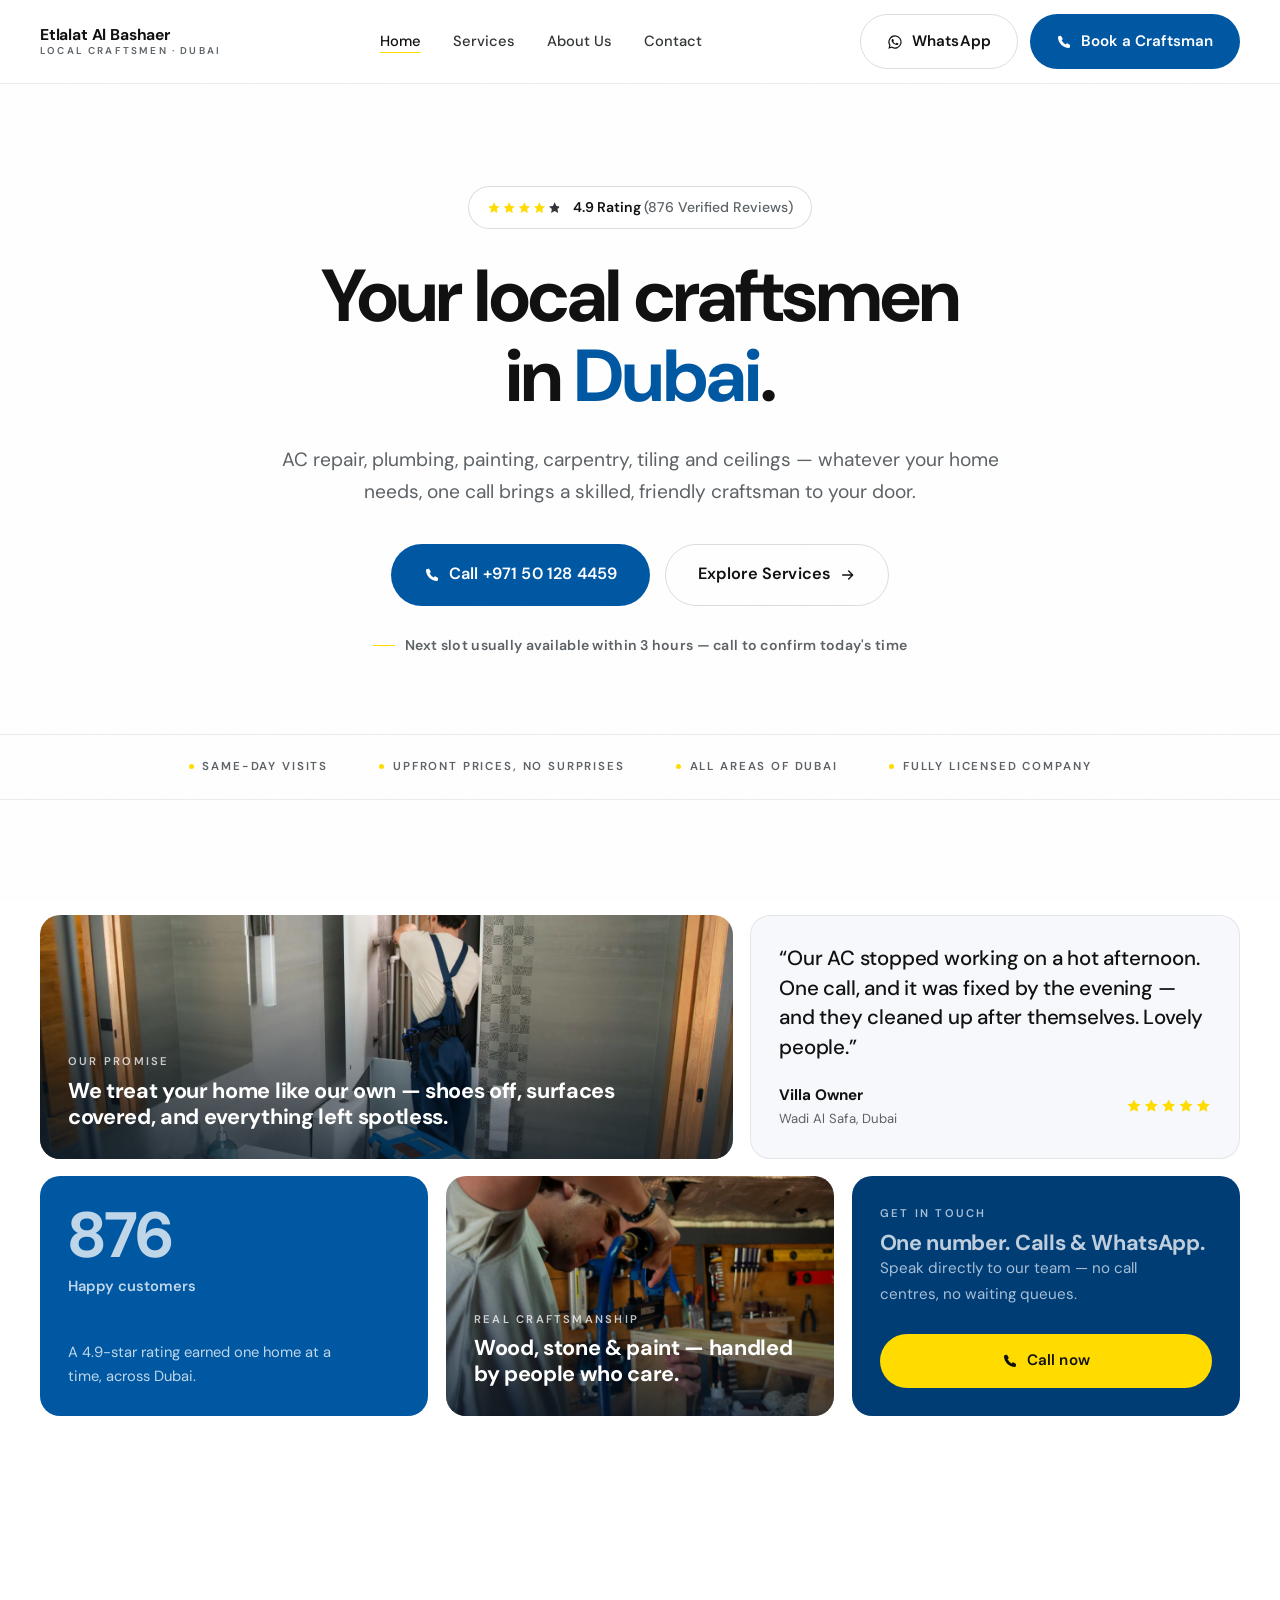
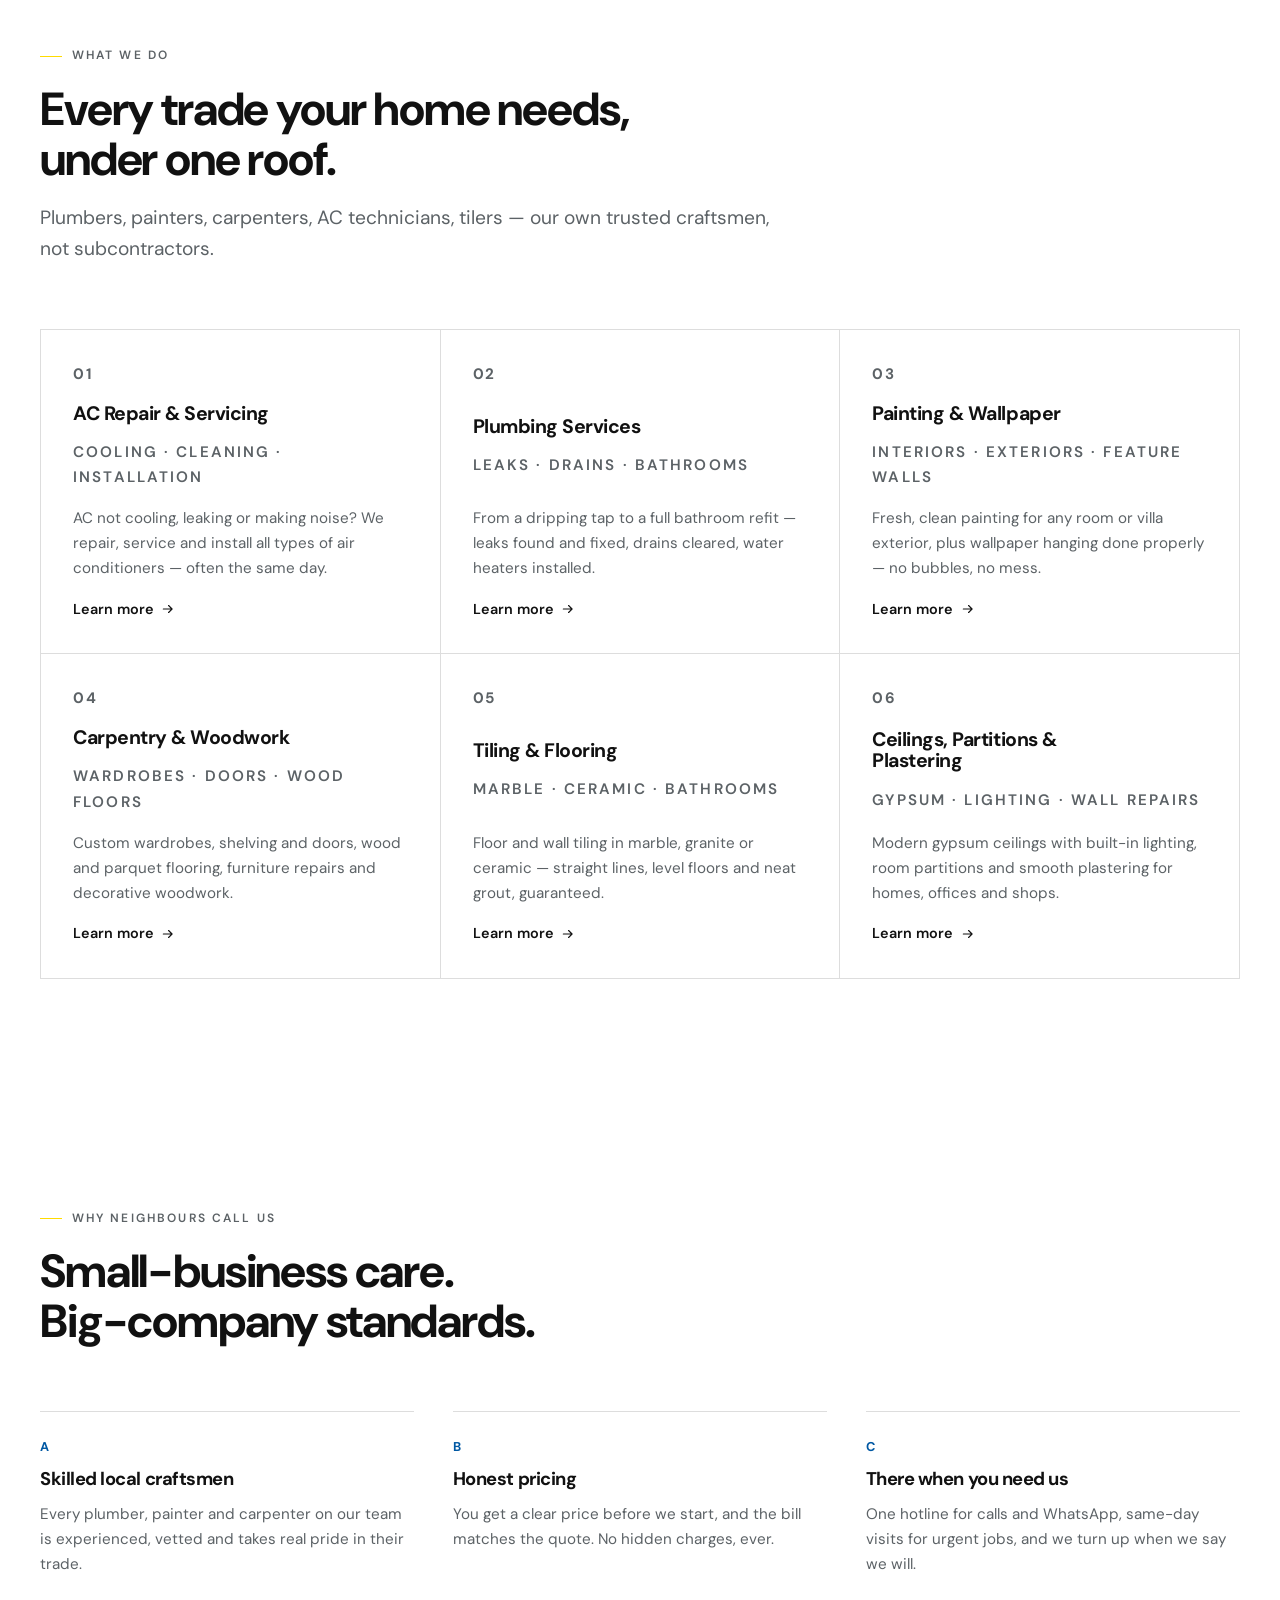
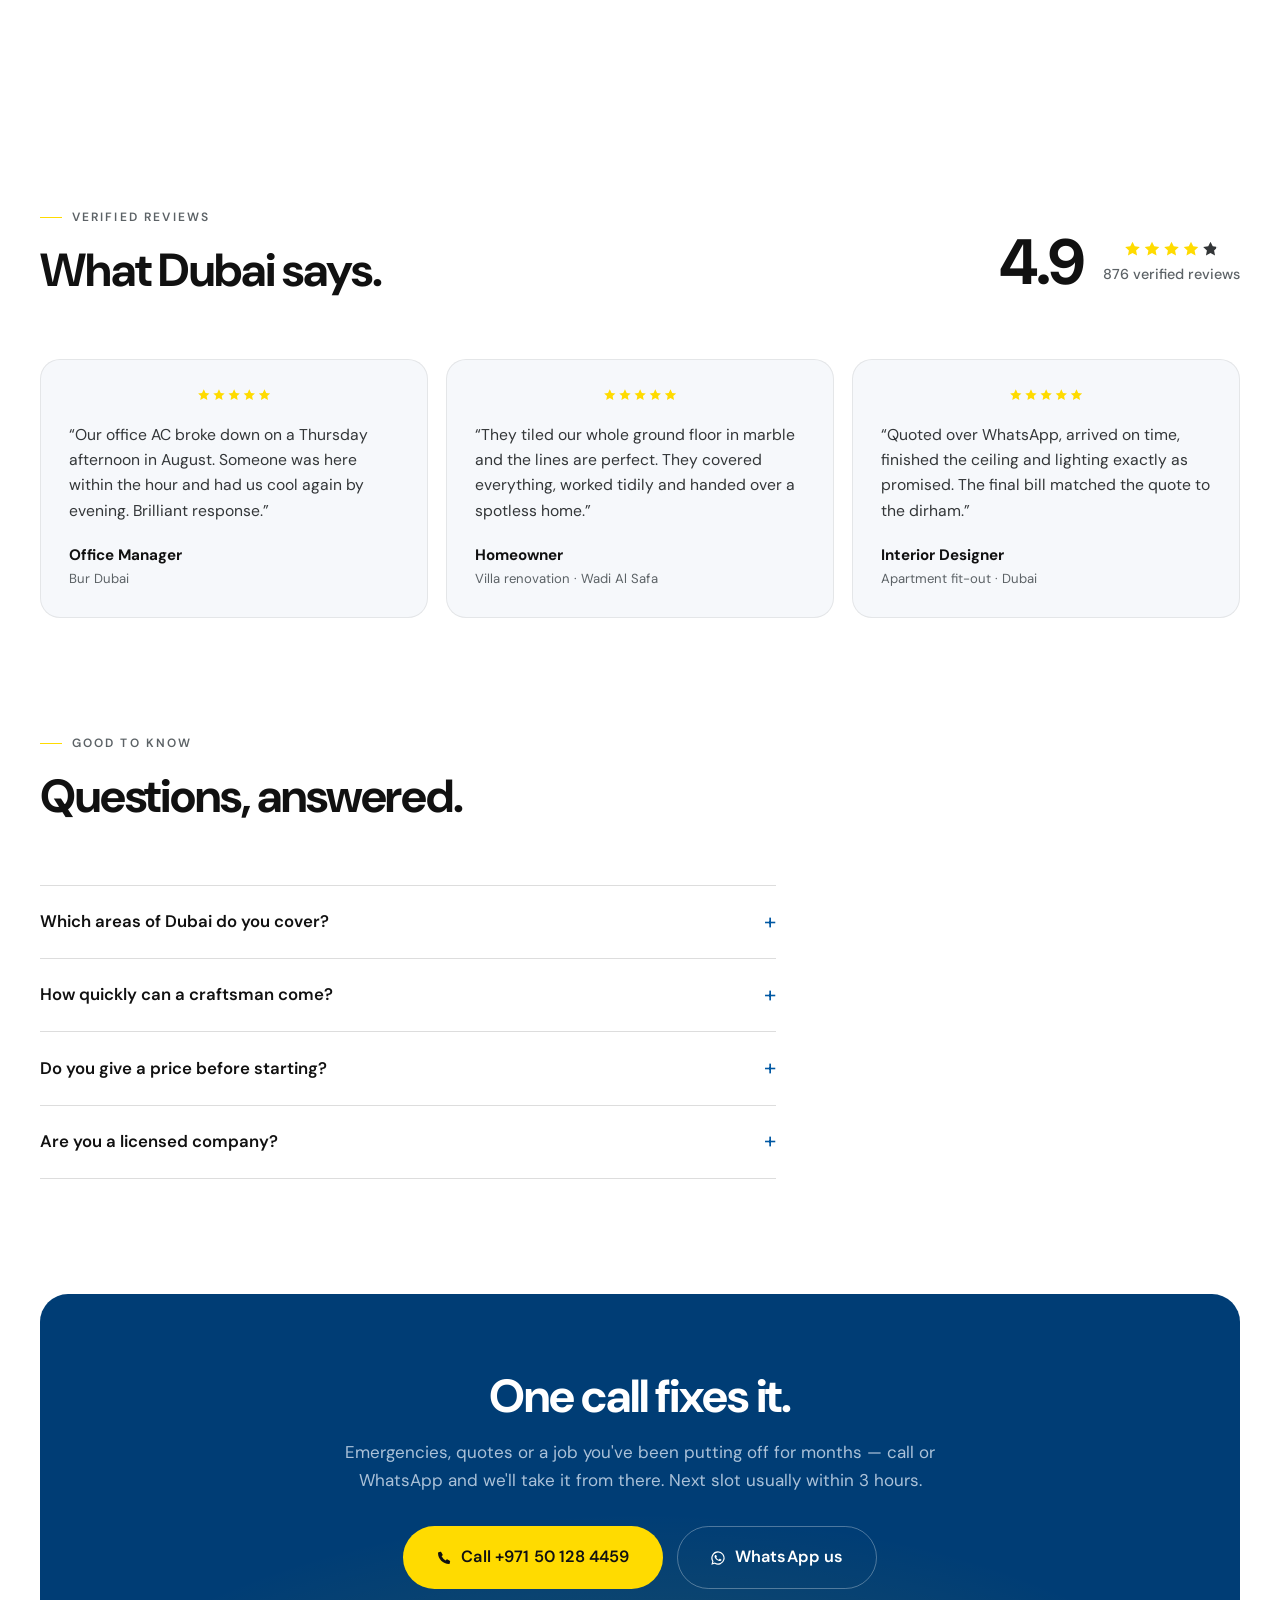
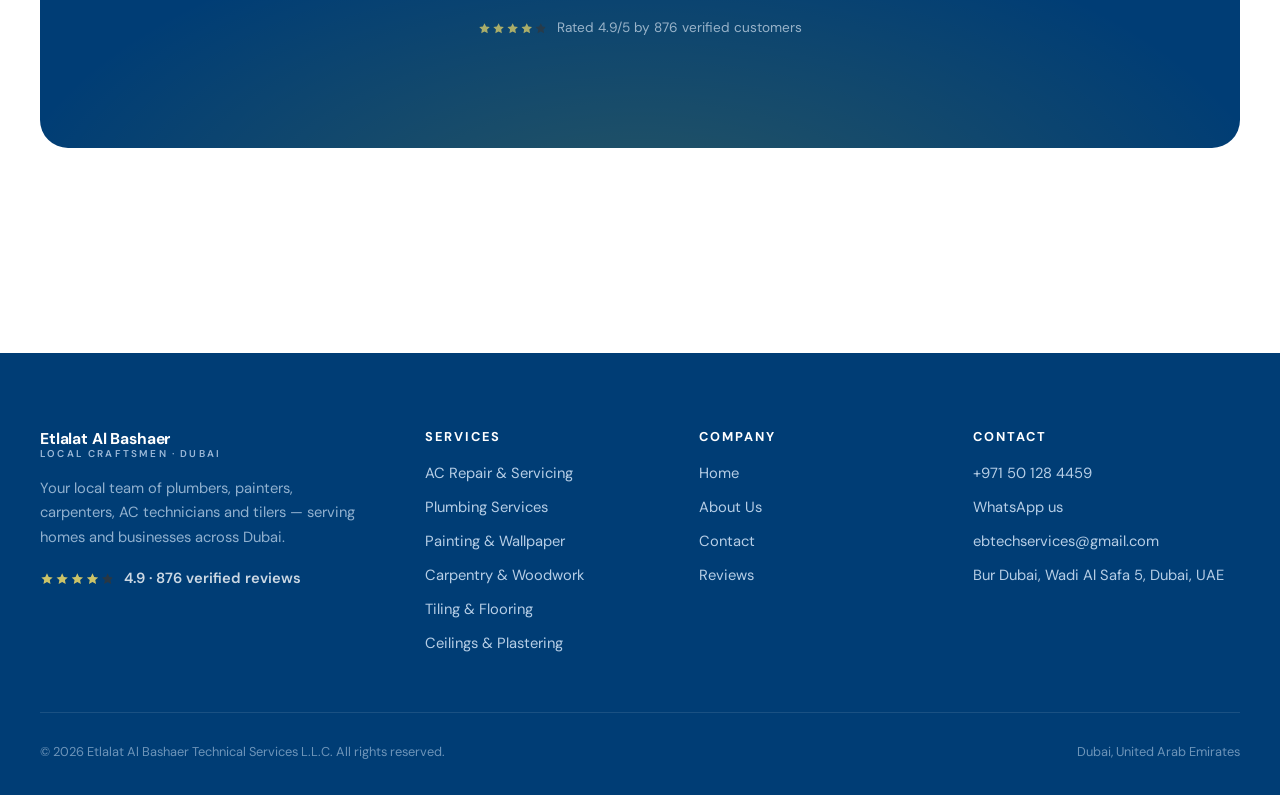
==== commit ffc2dca8: "Add real trade photos to home mosaic and service modules Compressed the supplied AC/plumber/carpente" ====
--- a/index.html
+++ b/index.html
@@ -176,7 +176,8 @@
     <!-- MOSAIC -->
     <section class="section">
       <div class="wrap mosaic">
-        <div class="tile tile-wide surface">
+        <div class="tile tile-wide tile-photo">
+          <img class="tile-img" src="img/plumber.webp" alt="Plumber from our team working on bathroom pipework in a Dubai home" width="1600" height="1067">
           <div>
             <p class="tile-kicker">Our promise</p>
             <p class="tile-title">We treat your home like our own — shoes off, surfaces covered, and everything left spotless.</p>
@@ -208,7 +209,8 @@
           <p>A 4.9-star rating earned one home at a time, across Dubai.</p>
         </div>
 
-        <div class="tile tile-third surface surface-wood">
+        <div class="tile tile-third tile-photo">
+          <img class="tile-img" src="img/carpenter.webp" alt="Carpenter assembling custom woodwork in our workshop" width="1600" height="1060" loading="lazy">
           <div>
             <p class="tile-kicker">Real craftsmanship</p>
             <p class="tile-title">Wood, stone &amp; paint — handled by people who care.</p>
--- a/styles.css
+++ b/styles.css
@@ -548,6 +548,28 @@
   z-index: 1;
 }
 
+/* photo tiles — real imagery with a legibility scrim */
+.tile-photo {
+  color: #fff;
+}
+
+.tile-photo .tile-img {
+  position: absolute;
+  inset: 0;
+  width: 100%;
+  height: 100%;
+  object-fit: cover;
+  z-index: 0;
+}
+
+.tile-photo::after {
+  content: "";
+  position: absolute;
+  inset: 0;
+  z-index: 0;
+  background: linear-gradient(185deg, rgba(4, 18, 34, 0) 35%, rgba(4, 18, 34, 0.78) 100%);
+}
+
 .tile .tile-kicker {
   font-size: 0.7rem;
   font-weight: 600;
@@ -1043,6 +1065,15 @@
 
 .module-head .service-num {
   font-size: 0.85rem;
+}
+
+.module-img {
+  width: 100%;
+  height: auto;
+  aspect-ratio: 3 / 2;
+  object-fit: cover;
+  border-radius: var(--radius-sm);
+  margin-top: 0.75rem;
 }
 
 .module-head h2 {
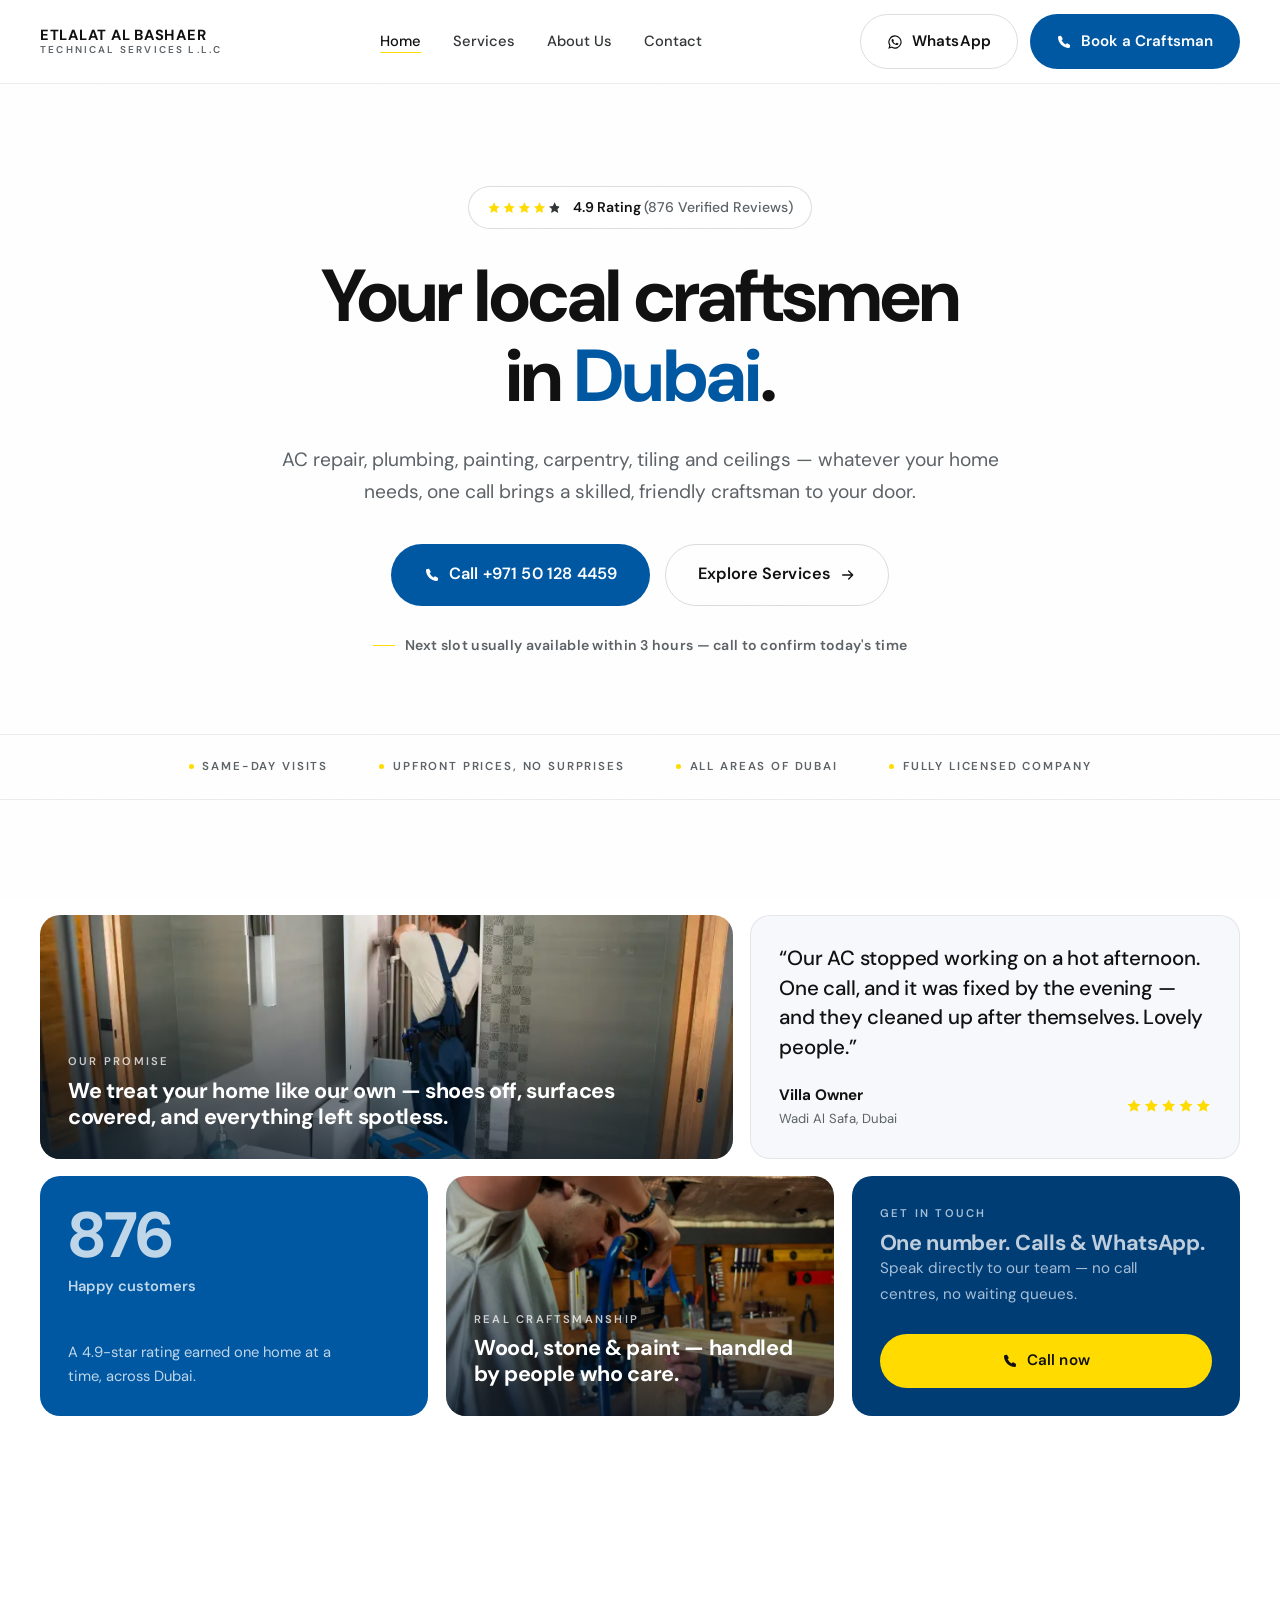
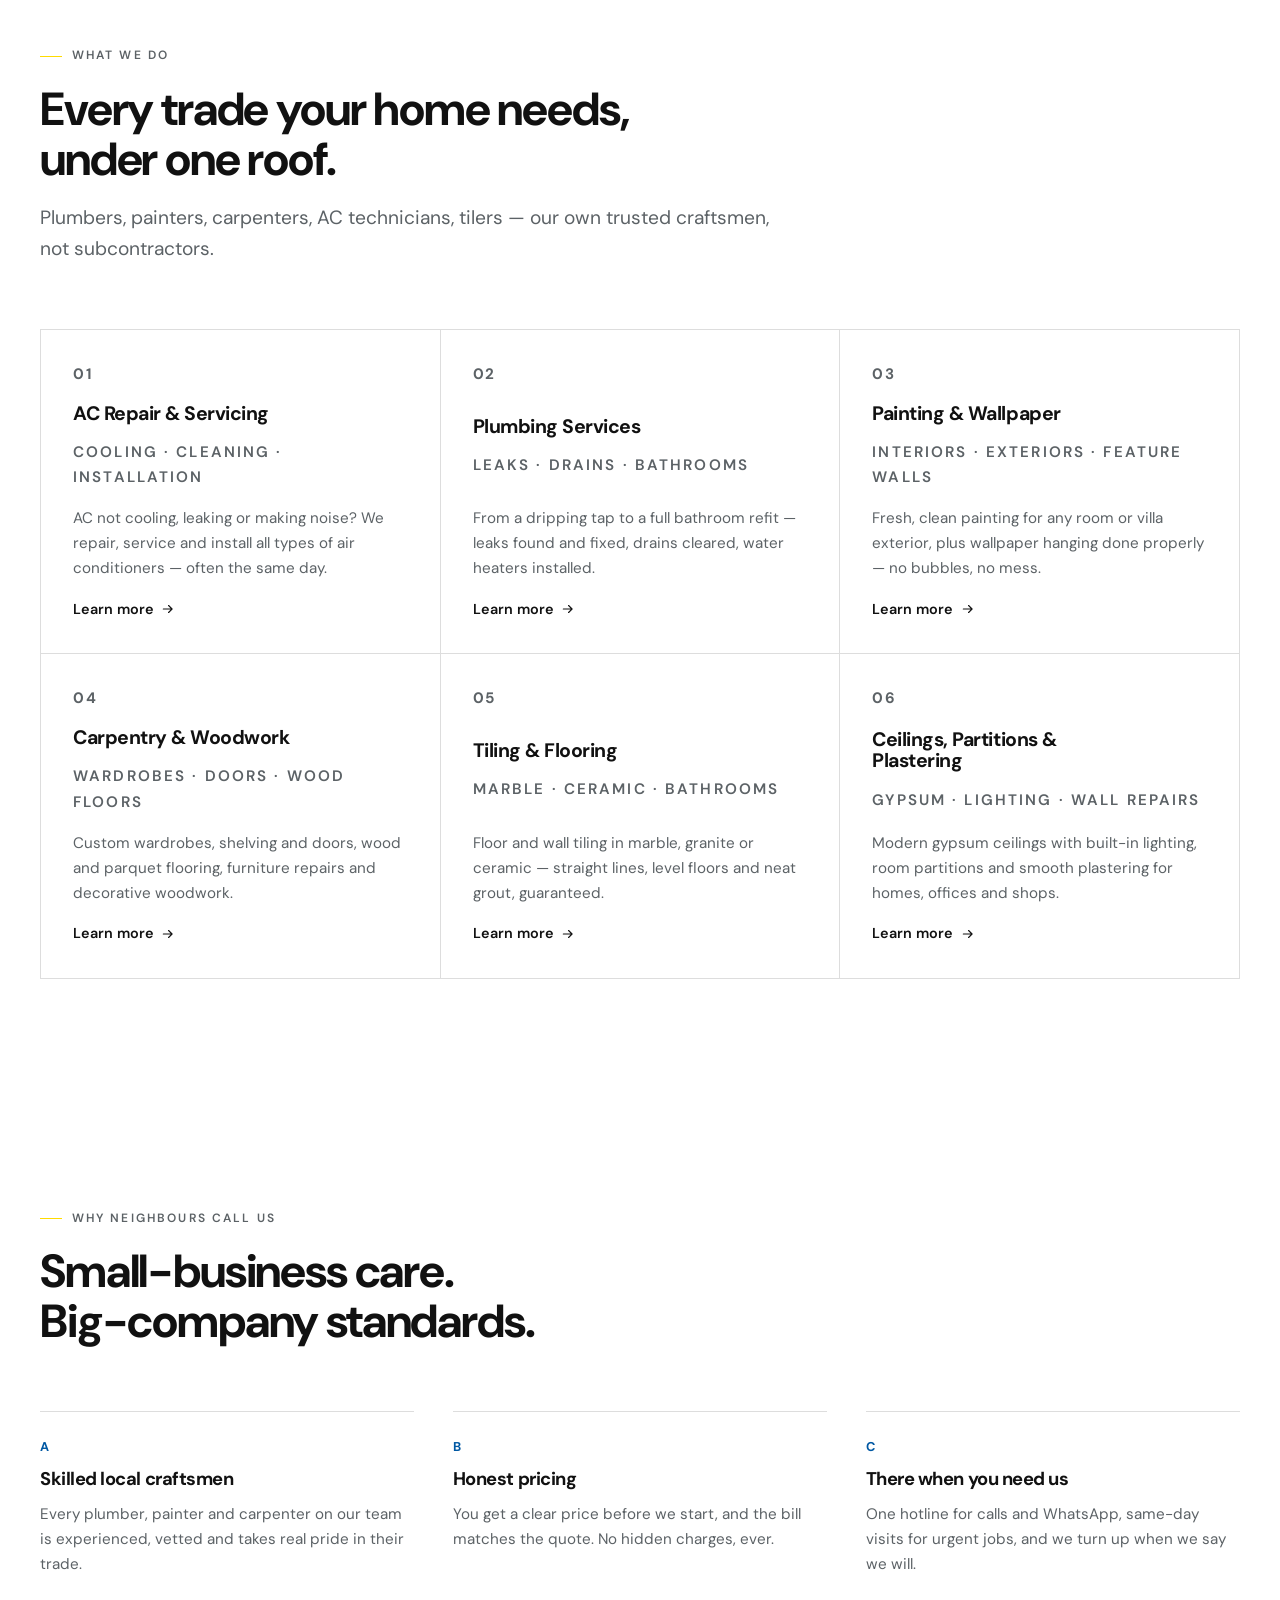
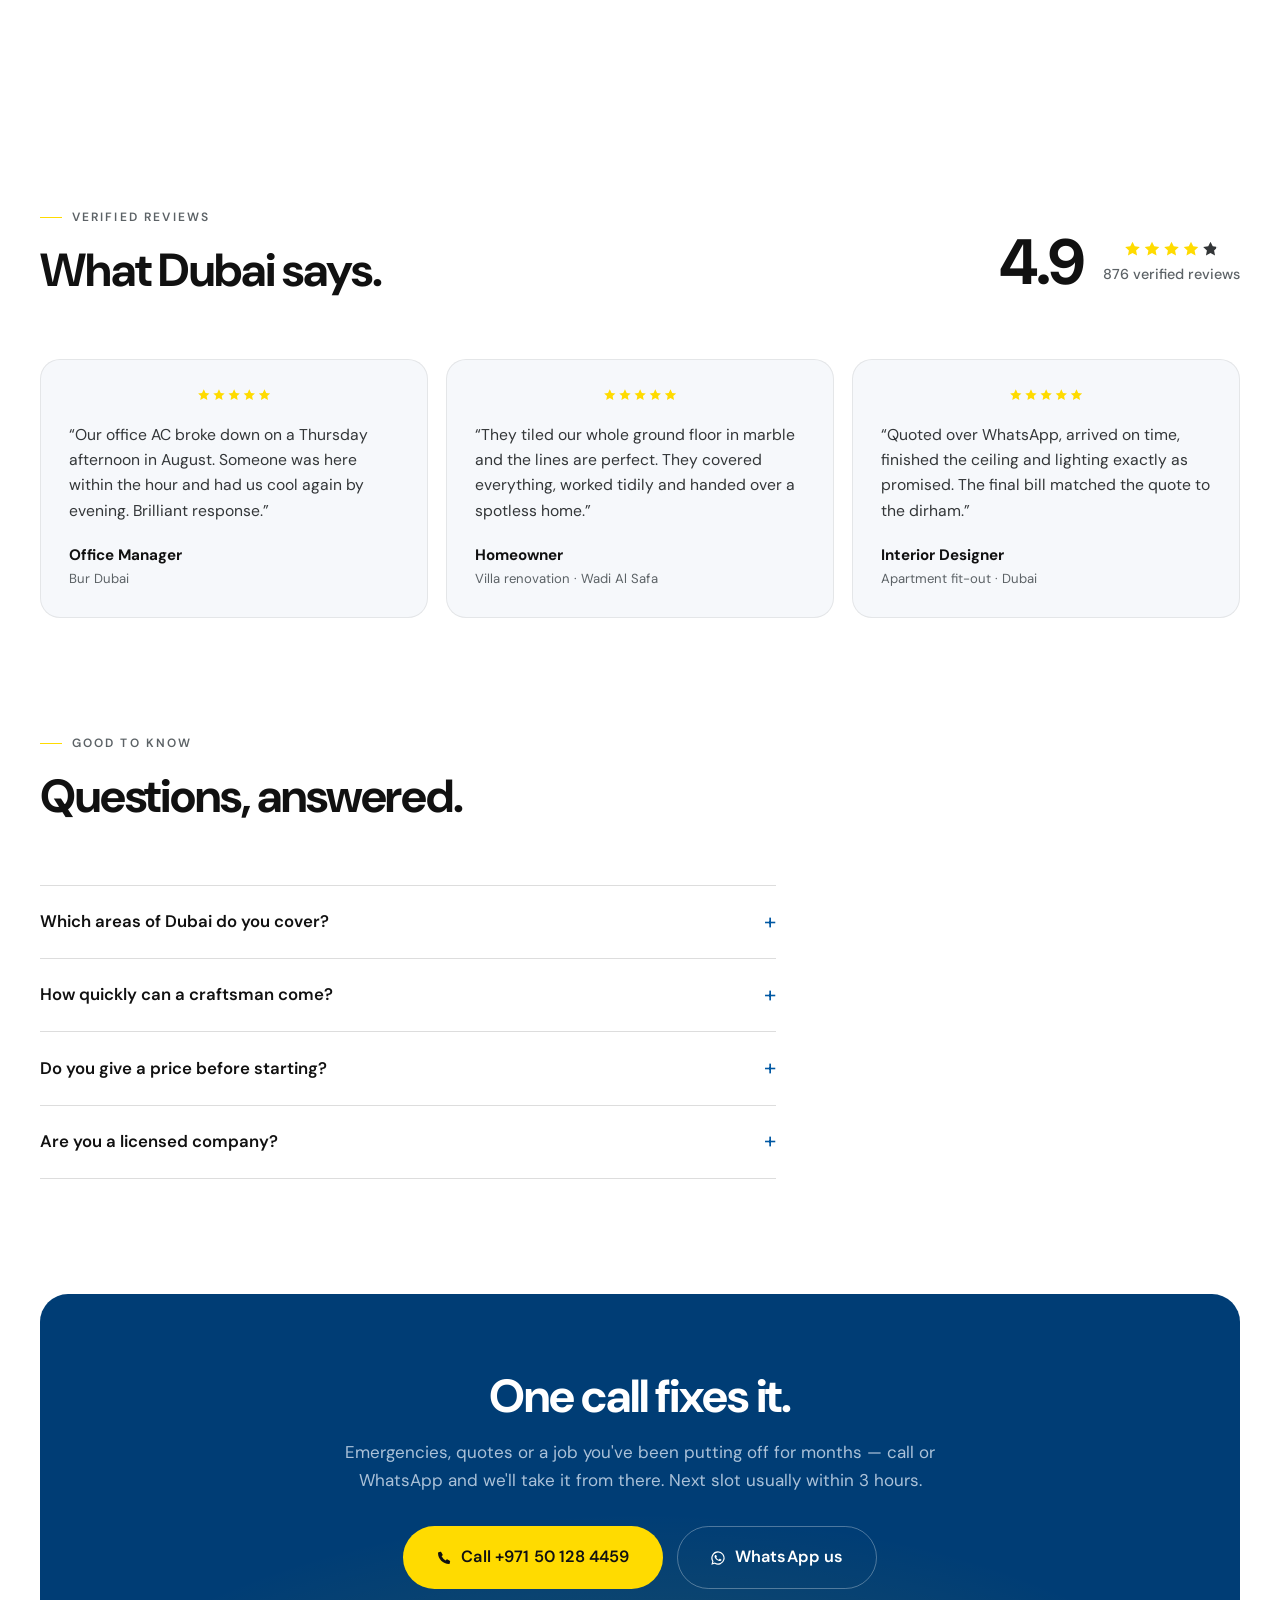
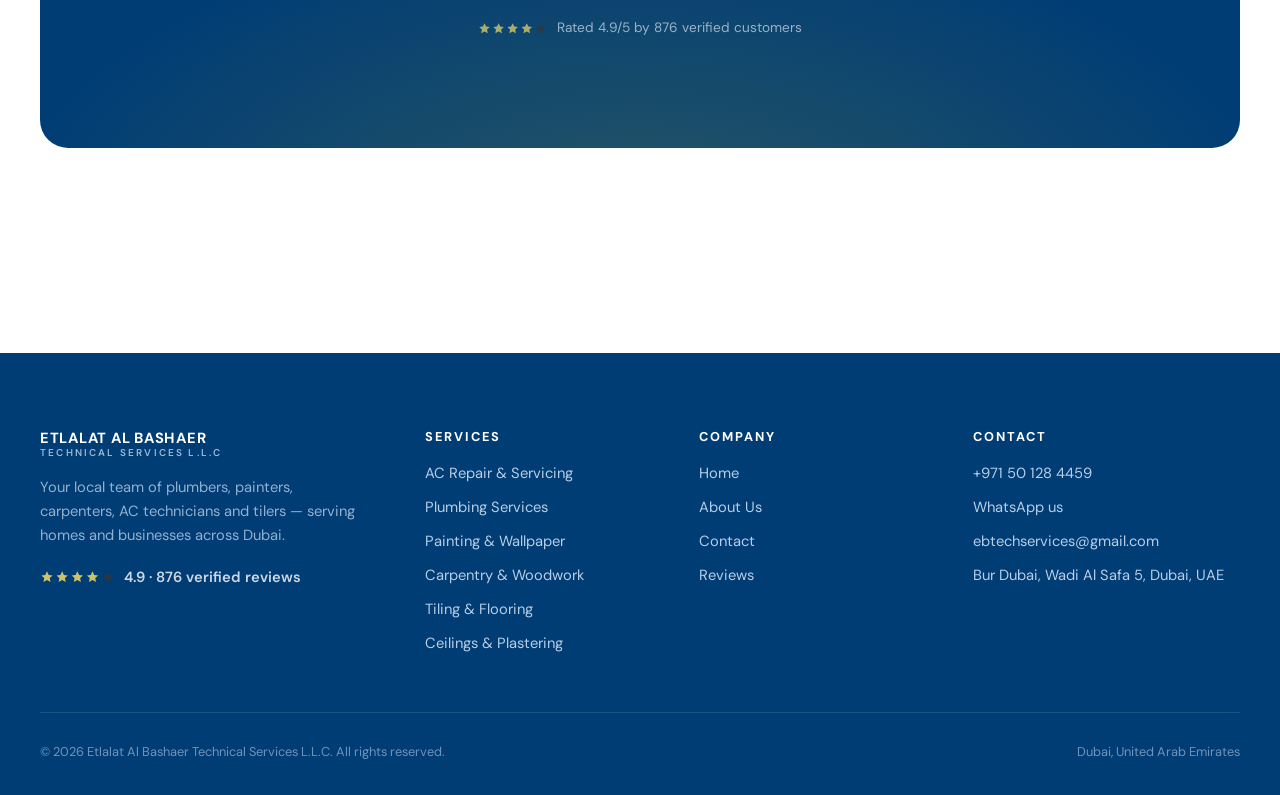
==== commit 26edb4ff: "Full legal name in nav brand; responsive optimized images Brand block now reads ETLALAT AL BASHAER /" ====
--- a/index.html
+++ b/index.html
@@ -101,7 +101,7 @@
   <header class="site-header">
     <div class="wrap header-inner">
       <a class="brand" href="index.html">
-        <span class="brand-name">Etlalat Al Bashaer<small>Local Craftsmen · Dubai</small></span>
+        <span class="brand-name">Etlalat Al Bashaer<small>Technical Services L.L.C</small></span>
       </a>
 
       <input type="checkbox" id="nav-toggle" class="nav-toggle" aria-hidden="true">
@@ -177,7 +177,7 @@
     <section class="section">
       <div class="wrap mosaic">
         <div class="tile tile-wide tile-photo">
-          <img class="tile-img" src="img/plumber.webp" alt="Plumber from our team working on bathroom pipework in a Dubai home" width="1600" height="1067">
+          <img class="tile-img" src="img/plumber-1600.webp" srcset="img/plumber-800.webp 800w, img/plumber-1600.webp 1600w" sizes="(max-width: 1000px) 100vw, 690px" alt="Plumber from our team working on bathroom pipework in a Dubai home" width="1600" height="1067">
           <div>
             <p class="tile-kicker">Our promise</p>
             <p class="tile-title">We treat your home like our own — shoes off, surfaces covered, and everything left spotless.</p>
@@ -210,7 +210,7 @@
         </div>
 
         <div class="tile tile-third tile-photo">
-          <img class="tile-img" src="img/carpenter.webp" alt="Carpenter assembling custom woodwork in our workshop" width="1600" height="1060" loading="lazy">
+          <img class="tile-img" src="img/carpenter-1600.webp" srcset="img/carpenter-800.webp 800w, img/carpenter-1600.webp 1600w" sizes="(max-width: 1000px) 100vw, 380px" alt="Carpenter assembling custom woodwork in our workshop" width="1600" height="1060" loading="lazy">
           <div>
             <p class="tile-kicker">Real craftsmanship</p>
             <p class="tile-title">Wood, stone &amp; paint — handled by people who care.</p>
@@ -455,7 +455,7 @@
       <div class="footer-grid">
         <div class="footer-about">
           <a class="brand" href="index.html">
-            <span class="brand-name">Etlalat Al Bashaer<small>Local Craftsmen · Dubai</small></span>
+            <span class="brand-name">Etlalat Al Bashaer<small>Technical Services L.L.C</small></span>
           </a>
           <p>Your local team of plumbers, painters, carpenters, AC technicians and tilers — serving homes and businesses across Dubai.</p>
           <p class="footer-rating">
--- a/styles.css
+++ b/styles.css
@@ -249,7 +249,9 @@
 }
 
 .brand-name {
-  font-size: 0.98rem;
+  font-size: 0.92rem;
+  text-transform: uppercase;
+  letter-spacing: 0.05em;
 }
 
 .brand-name small {
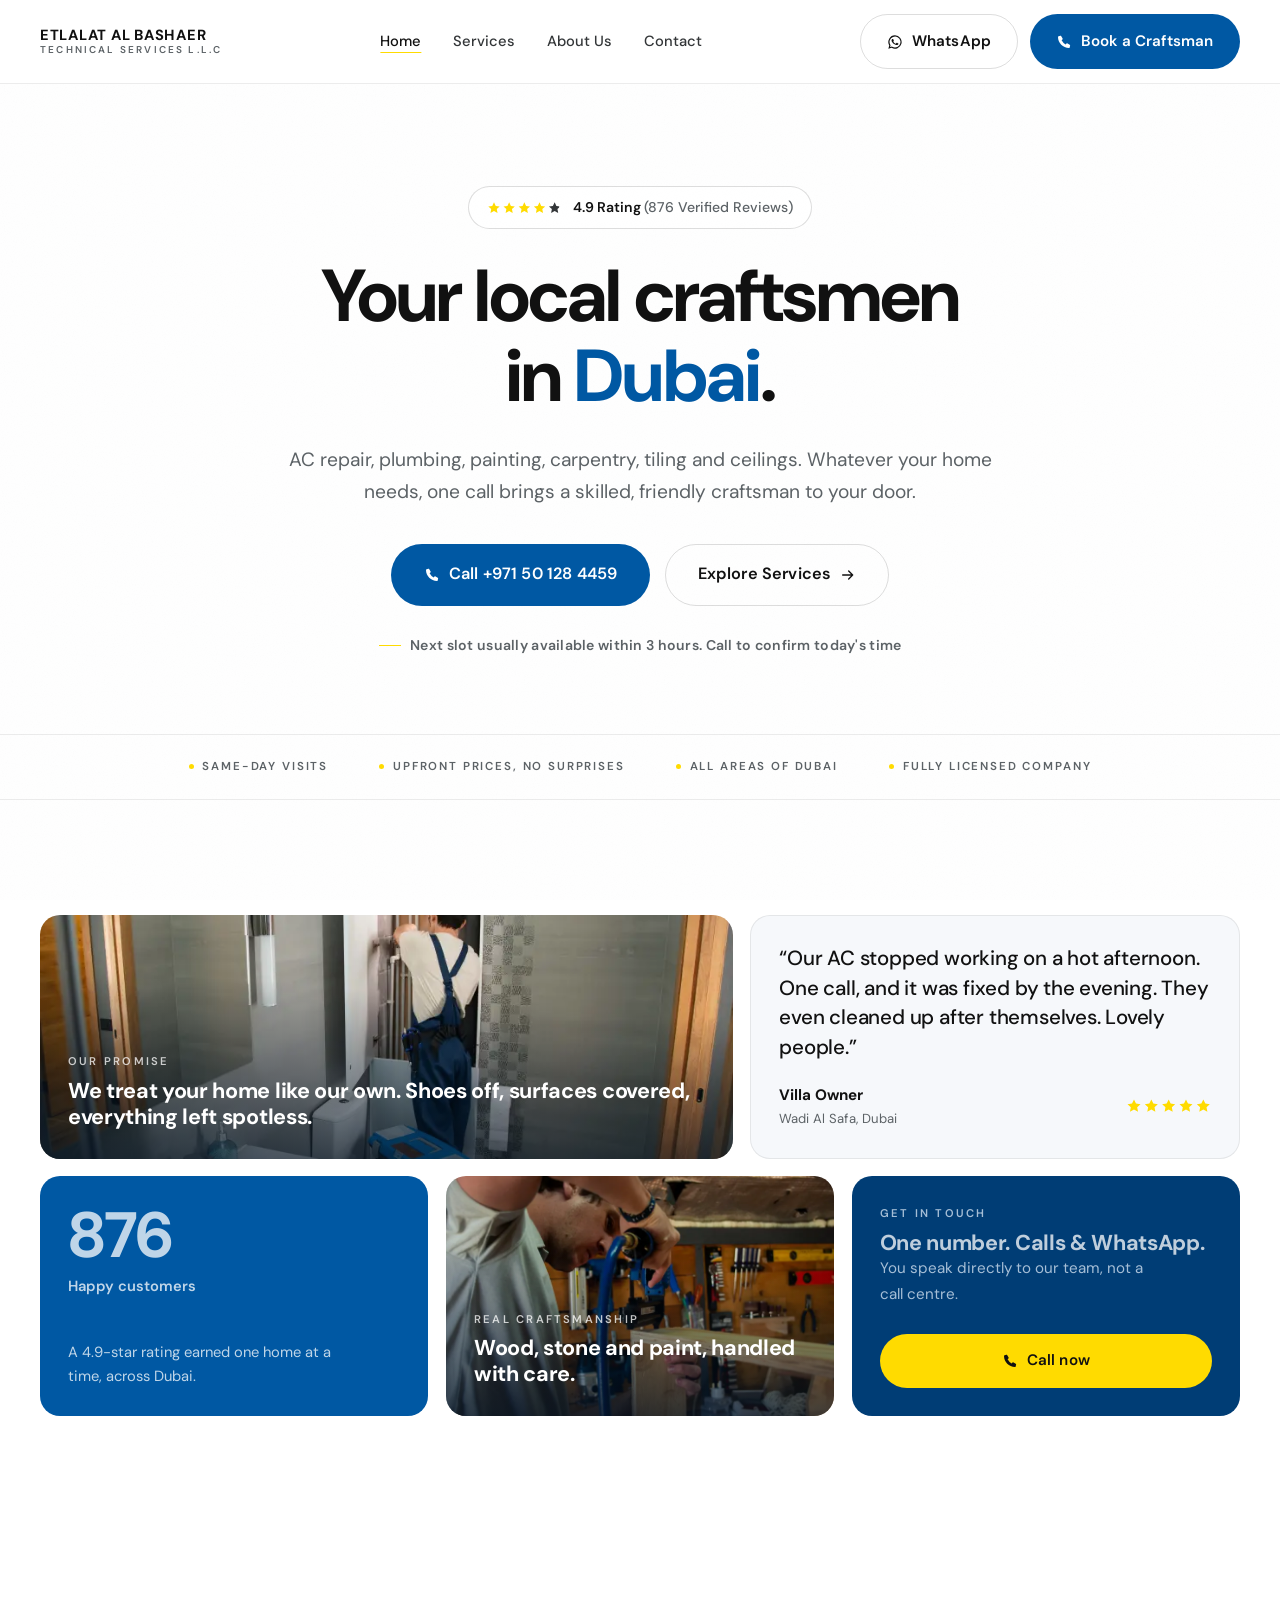
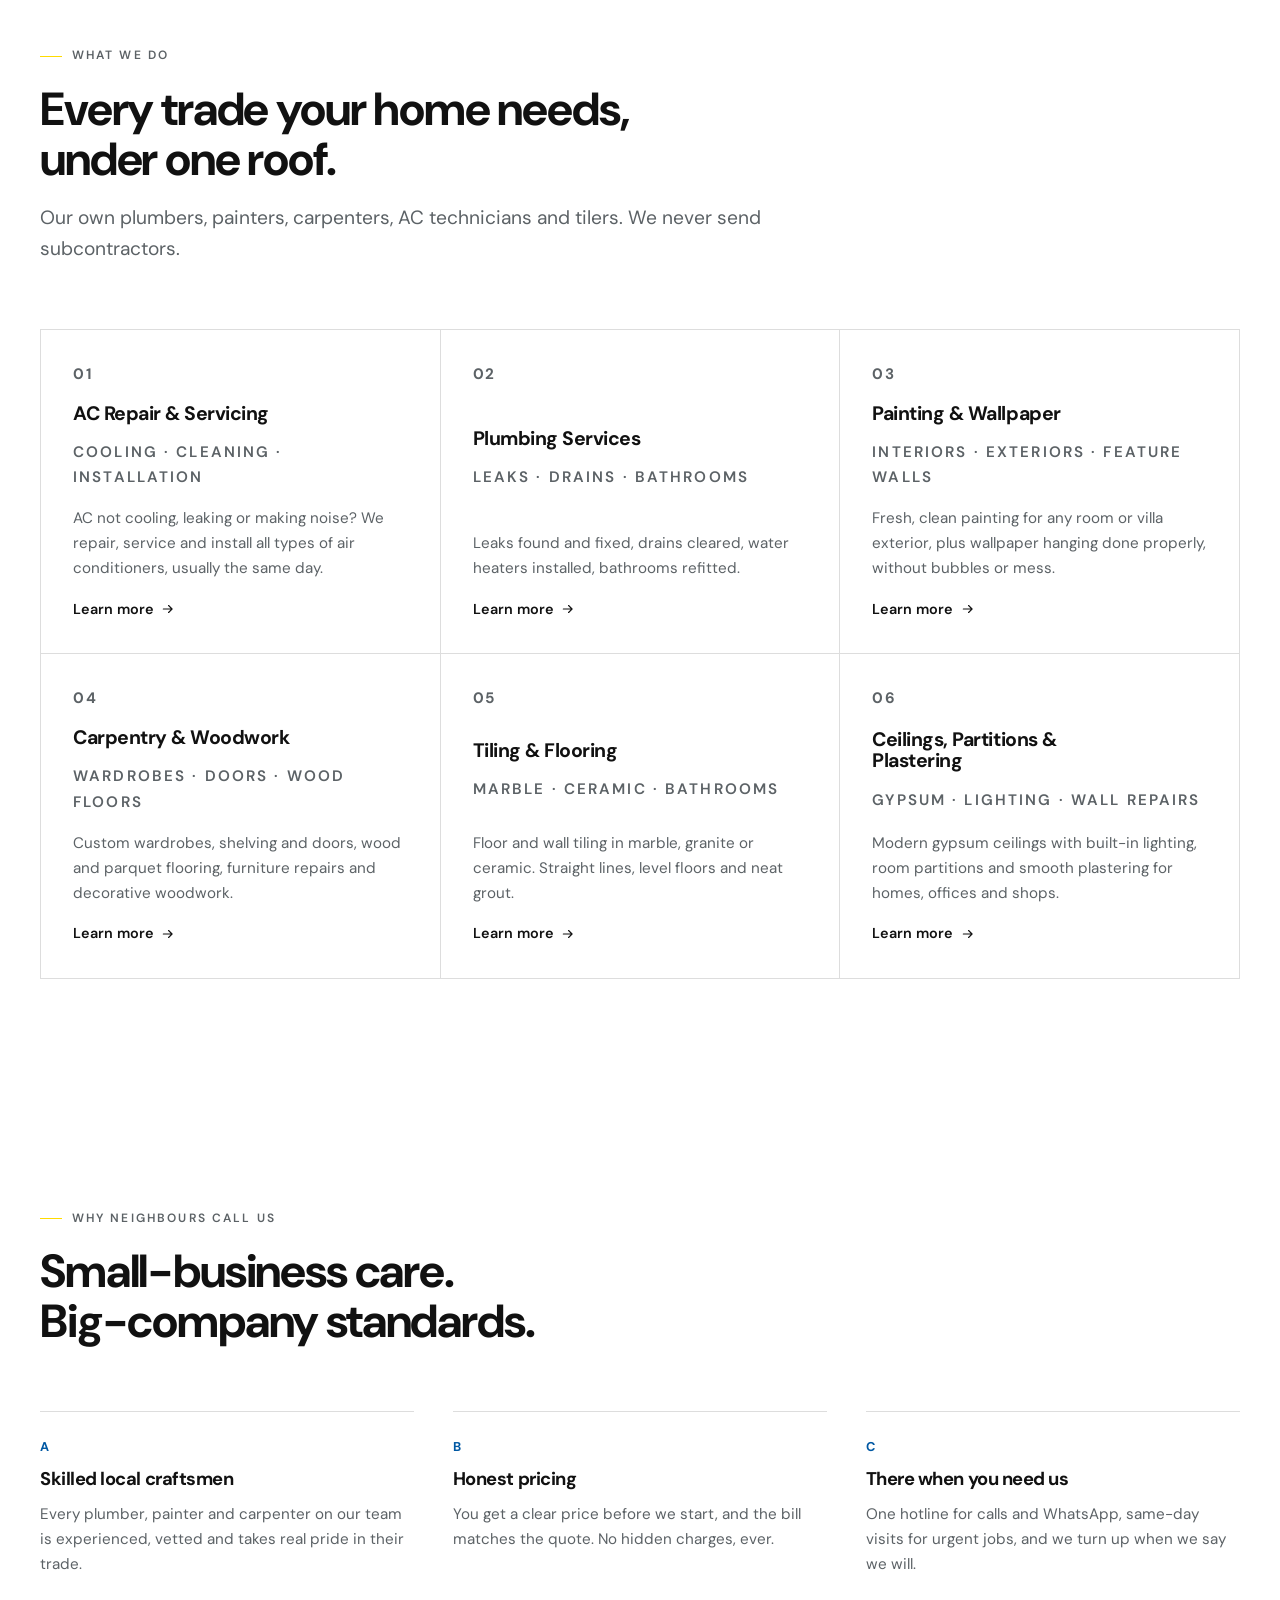
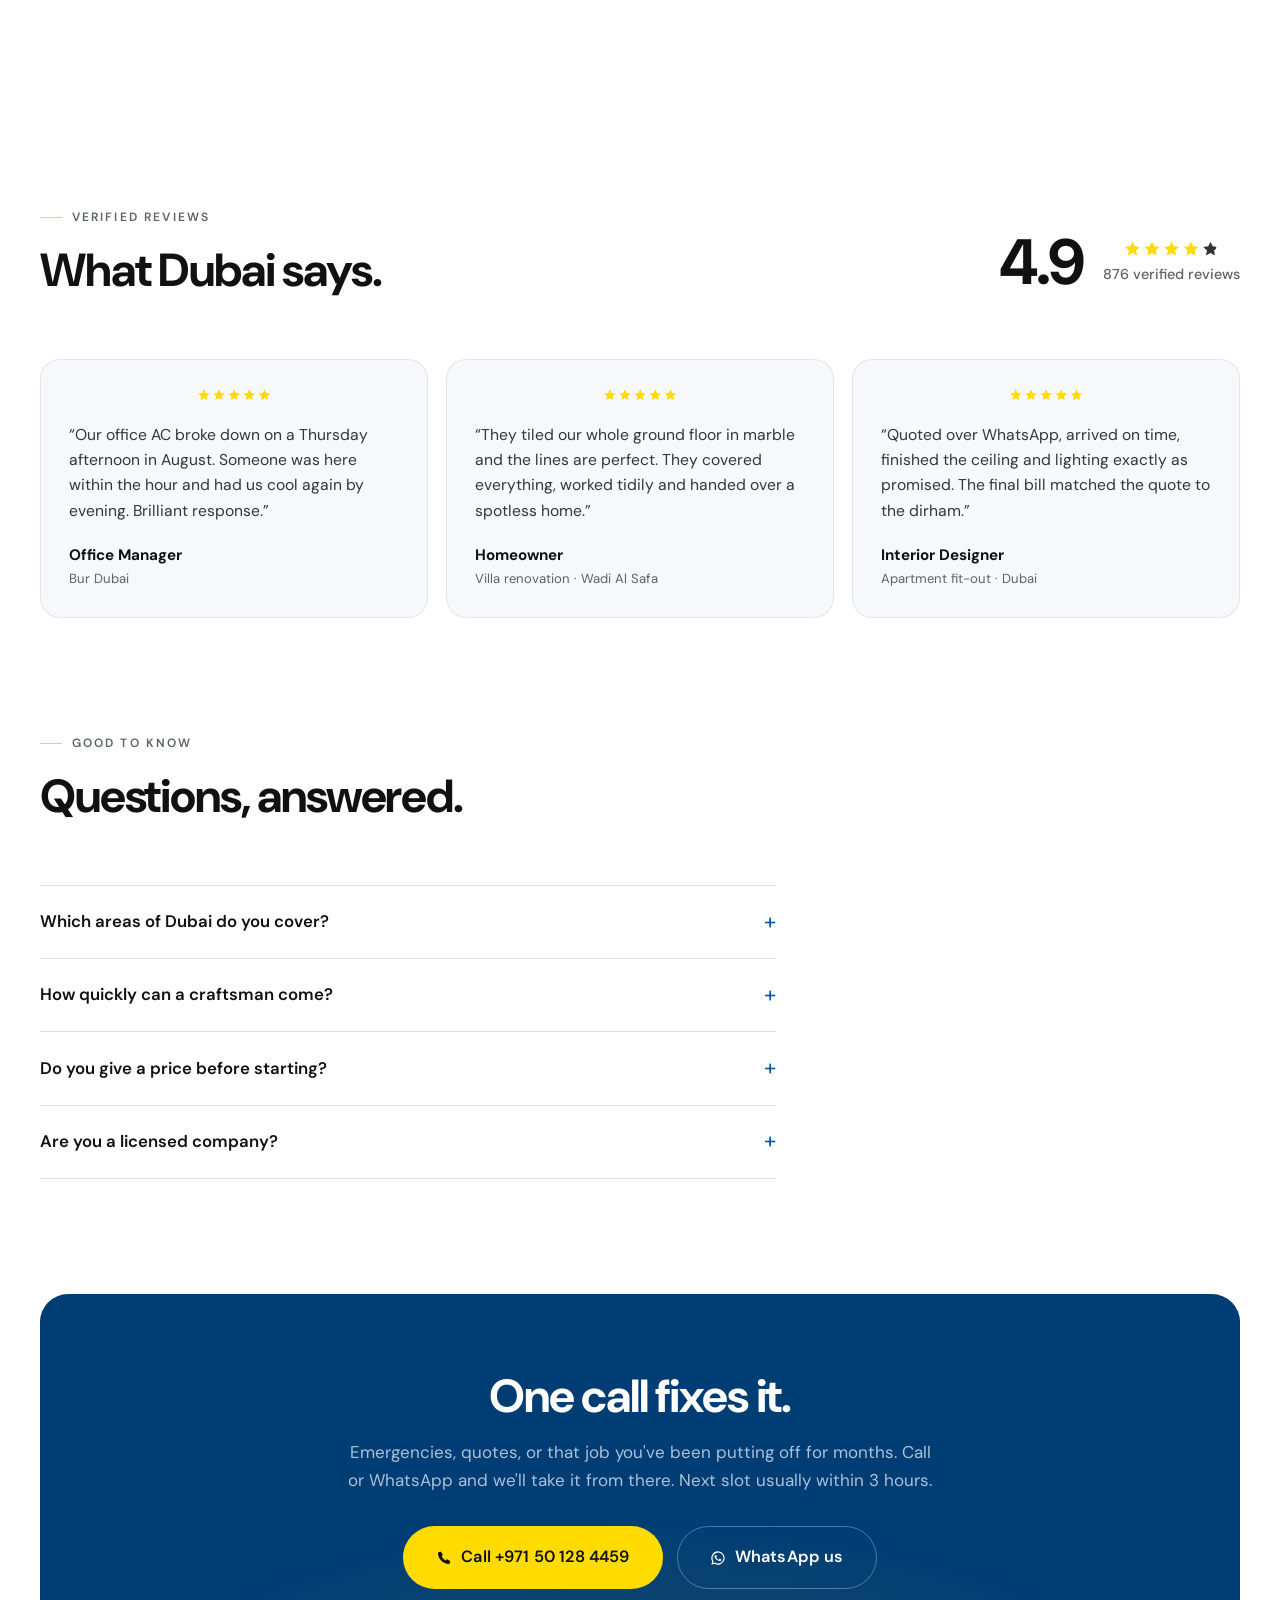
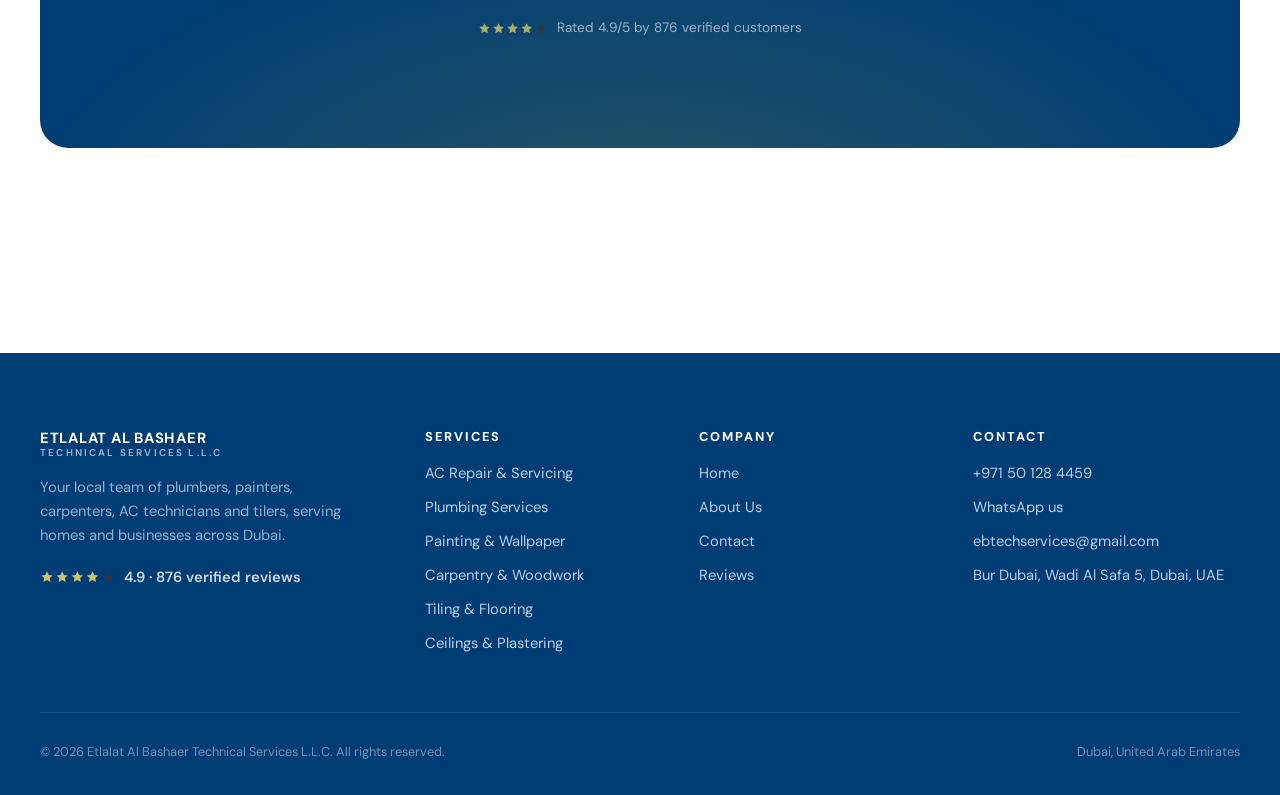
==== commit 8cfd5e4c: "Humanize site copy, remove em-dash overuse Rewrote roughly 40 em-dash constructions across all four " ====
--- a/index.html
+++ b/index.html
@@ -3,8 +3,8 @@
 <head>
   <meta charset="UTF-8">
   <meta name="viewport" content="width=device-width, initial-scale=1.0">
-  <title>Local Craftsmen in Dubai — AC Repair, Plumbing, Painting &amp; Carpentry | Etlalat Al Bashaer</title>
-  <meta name="description" content="Trusted local craftsmen in Dubai for AC repair, plumbing, painting, carpentry, tiling and ceilings. Rated 4.9/5 by 876 customers. Same-day visits — call or WhatsApp +971 50 128 4459.">
+  <title>Local Craftsmen in Dubai - AC Repair, Plumbing, Painting &amp; Carpentry | Etlalat Al Bashaer</title>
+  <meta name="description" content="Trusted local craftsmen in Dubai for AC repair, plumbing, painting, carpentry, tiling and ceilings. Rated 4.9/5 by 876 customers. Same-day visits. Call or WhatsApp +971 50 128 4459.">
   <link rel="canonical" href="https://etlalat.pages.dev/">
   <link rel="icon" href="data:image/svg+xml,%3Csvg xmlns='http://www.w3.org/2000/svg' viewBox='0 0 64 64'%3E%3Crect width='64' height='64' rx='14' fill='%230058a3'/%3E%3Ctext x='32' y='42' font-family='Helvetica' font-size='28' font-weight='bold' fill='%23ffdb00' text-anchor='middle'%3EEB%3C/text%3E%3C/svg%3E">
   <link rel="preconnect" href="https://fonts.googleapis.com">
@@ -53,7 +53,7 @@
       {
         "@type": "Question",
         "name": "Which areas of Dubai do you cover?",
-        "acceptedAnswer": { "@type": "Answer", "text": "All of Dubai. Our craftsmen are based in Wadi Al Safa and travel across the city — from Bur Dubai and Downtown to the Marina, Jumeirah and the villa communities." }
+        "acceptedAnswer": { "@type": "Answer", "text": "All of Dubai. Our craftsmen are based in Wadi Al Safa and cover Bur Dubai, Downtown, the Marina, Jumeirah and the villa communities." }
       },
       {
         "@type": "Question",
@@ -63,7 +63,7 @@
       {
         "@type": "Question",
         "name": "Do you give a price before starting?",
-        "acceptedAnswer": { "@type": "Answer", "text": "Always. You get a clear quote before any work begins, and the final bill matches the quote — no surprises." }
+        "acceptedAnswer": { "@type": "Answer", "text": "Always. You get a clear quote before any work begins, and the final bill matches the quote." }
       },
       {
         "@type": "Question",
@@ -144,7 +144,7 @@
 
         <h1 class="display">Your local craftsmen<br> in <span class="accent">Dubai</span>.</h1>
 
-        <p class="lede">AC repair, plumbing, painting, carpentry, tiling and ceilings — whatever your home needs, one call brings a skilled, friendly craftsman to your door.</p>
+        <p class="lede">AC repair, plumbing, painting, carpentry, tiling and ceilings. Whatever your home needs, one call brings a skilled, friendly craftsman to your door.</p>
 
         <div class="hero-actions">
           <a class="btn btn-primary btn-lg" href="tel:+971501284459">
@@ -157,7 +157,7 @@
           </a>
         </div>
 
-        <p class="eyebrow" style="text-transform:none;letter-spacing:0.02em;font-size:0.88rem">Next slot usually available within 3 hours — call to confirm today's time</p>
+        <p class="eyebrow" style="text-transform:none;letter-spacing:0.02em;font-size:0.88rem">Next slot usually available within 3 hours. Call to confirm today's time</p>
       </div>
     </section>
 
@@ -180,12 +180,12 @@
           <img class="tile-img" src="img/plumber-1600.webp" srcset="img/plumber-800.webp 800w, img/plumber-1600.webp 1600w" sizes="(max-width: 1000px) 100vw, 690px" alt="Plumber from our team working on bathroom pipework in a Dubai home" width="1600" height="1067">
           <div>
             <p class="tile-kicker">Our promise</p>
-            <p class="tile-title">We treat your home like our own — shoes off, surfaces covered, and everything left spotless.</p>
+            <p class="tile-title">We treat your home like our own. Shoes off, surfaces covered, everything left spotless.</p>
           </div>
         </div>
 
         <div class="tile tile-tall tile-review">
-          <blockquote>“Our AC stopped working on a hot afternoon. One call, and it was fixed by the evening — and they cleaned up after themselves. Lovely people.”</blockquote>
+          <blockquote>“Our AC stopped working on a hot afternoon. One call, and it was fixed by the evening. They even cleaned up after themselves. Lovely people.”</blockquote>
           <div class="review-meta">
             <div class="review-author">
               <strong>Villa Owner</strong>
@@ -213,7 +213,7 @@
           <img class="tile-img" src="img/carpenter-1600.webp" srcset="img/carpenter-800.webp 800w, img/carpenter-1600.webp 1600w" sizes="(max-width: 1000px) 100vw, 380px" alt="Carpenter assembling custom woodwork in our workshop" width="1600" height="1060" loading="lazy">
           <div>
             <p class="tile-kicker">Real craftsmanship</p>
-            <p class="tile-title">Wood, stone &amp; paint — handled by people who care.</p>
+            <p class="tile-title">Wood, stone and paint, handled with care.</p>
           </div>
         </div>
 
@@ -221,7 +221,7 @@
           <div>
             <p class="tile-kicker">Get in touch</p>
             <p class="tile-title" style="color:#fff">One number. Calls &amp; WhatsApp.</p>
-            <p>Speak directly to our team — no call centres, no waiting queues.</p>
+            <p>You speak directly to our team, not a call centre.</p>
           </div>
           <a class="btn btn-light" href="tel:+971501284459">
             <svg fill="currentColor"><use href="#ic-phone"/></svg>
@@ -237,7 +237,7 @@
         <div class="section-head">
           <p class="eyebrow">What we do</p>
           <h2 class="h2">Every trade your home needs,<br>under one roof.</h2>
-          <p class="lede">Plumbers, painters, carpenters, AC technicians, tilers — our own trusted craftsmen, not subcontractors.</p>
+          <p class="lede">Our own plumbers, painters, carpenters, AC technicians and tilers. We never send subcontractors.</p>
         </div>
 
         <div class="services-grid">
@@ -245,7 +245,7 @@
             <p class="service-num">01</p>
             <h3>AC Repair &amp; Servicing</h3>
             <p class="service-activity">Cooling · Cleaning · Installation</p>
-            <p>AC not cooling, leaking or making noise? We repair, service and install all types of air conditioners — often the same day.</p>
+            <p>AC not cooling, leaking or making noise? We repair, service and install all types of air conditioners, usually the same day.</p>
             <a class="service-link" href="services.html#ac">Learn more <svg><use href="#ic-arrow"/></svg></a>
           </article>
 
@@ -253,7 +253,7 @@
             <p class="service-num">02</p>
             <h3>Plumbing Services</h3>
             <p class="service-activity">Leaks · Drains · Bathrooms</p>
-            <p>From a dripping tap to a full bathroom refit — leaks found and fixed, drains cleared, water heaters installed.</p>
+            <p>Leaks found and fixed, drains cleared, water heaters installed, bathrooms refitted.</p>
             <a class="service-link" href="services.html#plumbing">Learn more <svg><use href="#ic-arrow"/></svg></a>
           </article>
 
@@ -261,7 +261,7 @@
             <p class="service-num">03</p>
             <h3>Painting &amp; Wallpaper</h3>
             <p class="service-activity">Interiors · Exteriors · Feature walls</p>
-            <p>Fresh, clean painting for any room or villa exterior, plus wallpaper hanging done properly — no bubbles, no mess.</p>
+            <p>Fresh, clean painting for any room or villa exterior, plus wallpaper hanging done properly, without bubbles or mess.</p>
             <a class="service-link" href="services.html#painting">Learn more <svg><use href="#ic-arrow"/></svg></a>
           </article>
 
@@ -277,7 +277,7 @@
             <p class="service-num">05</p>
             <h3>Tiling &amp; Flooring</h3>
             <p class="service-activity">Marble · Ceramic · Bathrooms</p>
-            <p>Floor and wall tiling in marble, granite or ceramic — straight lines, level floors and neat grout, guaranteed.</p>
+            <p>Floor and wall tiling in marble, granite or ceramic. Straight lines, level floors and neat grout.</p>
             <a class="service-link" href="services.html#tiling">Learn more <svg><use href="#ic-arrow"/></svg></a>
           </article>
 
@@ -401,7 +401,7 @@
         <div class="faq">
           <details>
             <summary>Which areas of Dubai do you cover?</summary>
-            <p>All of Dubai. Our craftsmen are based in Wadi Al Safa and travel across the city — from Bur Dubai and Downtown to the Marina, Jumeirah and the villa communities.</p>
+            <p>All of Dubai. Our craftsmen are based in Wadi Al Safa and cover Bur Dubai, Downtown, the Marina, Jumeirah and the villa communities.</p>
           </details>
           <details>
             <summary>How quickly can a craftsman come?</summary>
@@ -409,7 +409,7 @@
           </details>
           <details>
             <summary>Do you give a price before starting?</summary>
-            <p>Always. You get a clear quote before any work begins, and the final bill matches the quote — no surprises.</p>
+            <p>Always. You get a clear quote before any work begins, and the final bill matches the quote.</p>
           </details>
           <details>
             <summary>Are you a licensed company?</summary>
@@ -424,7 +424,7 @@
       <div class="wrap">
         <div class="cta-band">
           <h2 class="h2">One call fixes it.</h2>
-          <p>Emergencies, quotes or a job you've been putting off for months — call or WhatsApp and we'll take it from there. Next slot usually within 3 hours.</p>
+          <p>Emergencies, quotes, or that job you've been putting off for months. Call or WhatsApp and we'll take it from there. Next slot usually within 3 hours.</p>
           <div class="hero-actions">
             <a class="btn btn-light btn-lg" href="tel:+971501284459">
               <svg fill="currentColor"><use href="#ic-phone"/></svg>
@@ -457,7 +457,7 @@
           <a class="brand" href="index.html">
             <span class="brand-name">Etlalat Al Bashaer<small>Technical Services L.L.C</small></span>
           </a>
-          <p>Your local team of plumbers, painters, carpenters, AC technicians and tilers — serving homes and businesses across Dubai.</p>
+          <p>Your local team of plumbers, painters, carpenters, AC technicians and tilers, serving homes and businesses across Dubai.</p>
           <p class="footer-rating">
             <svg class="stars" viewBox="0 0 128 24" aria-hidden="true">
               <use href="#ic-star" width="24" height="24" x="0" fill="currentColor"/>
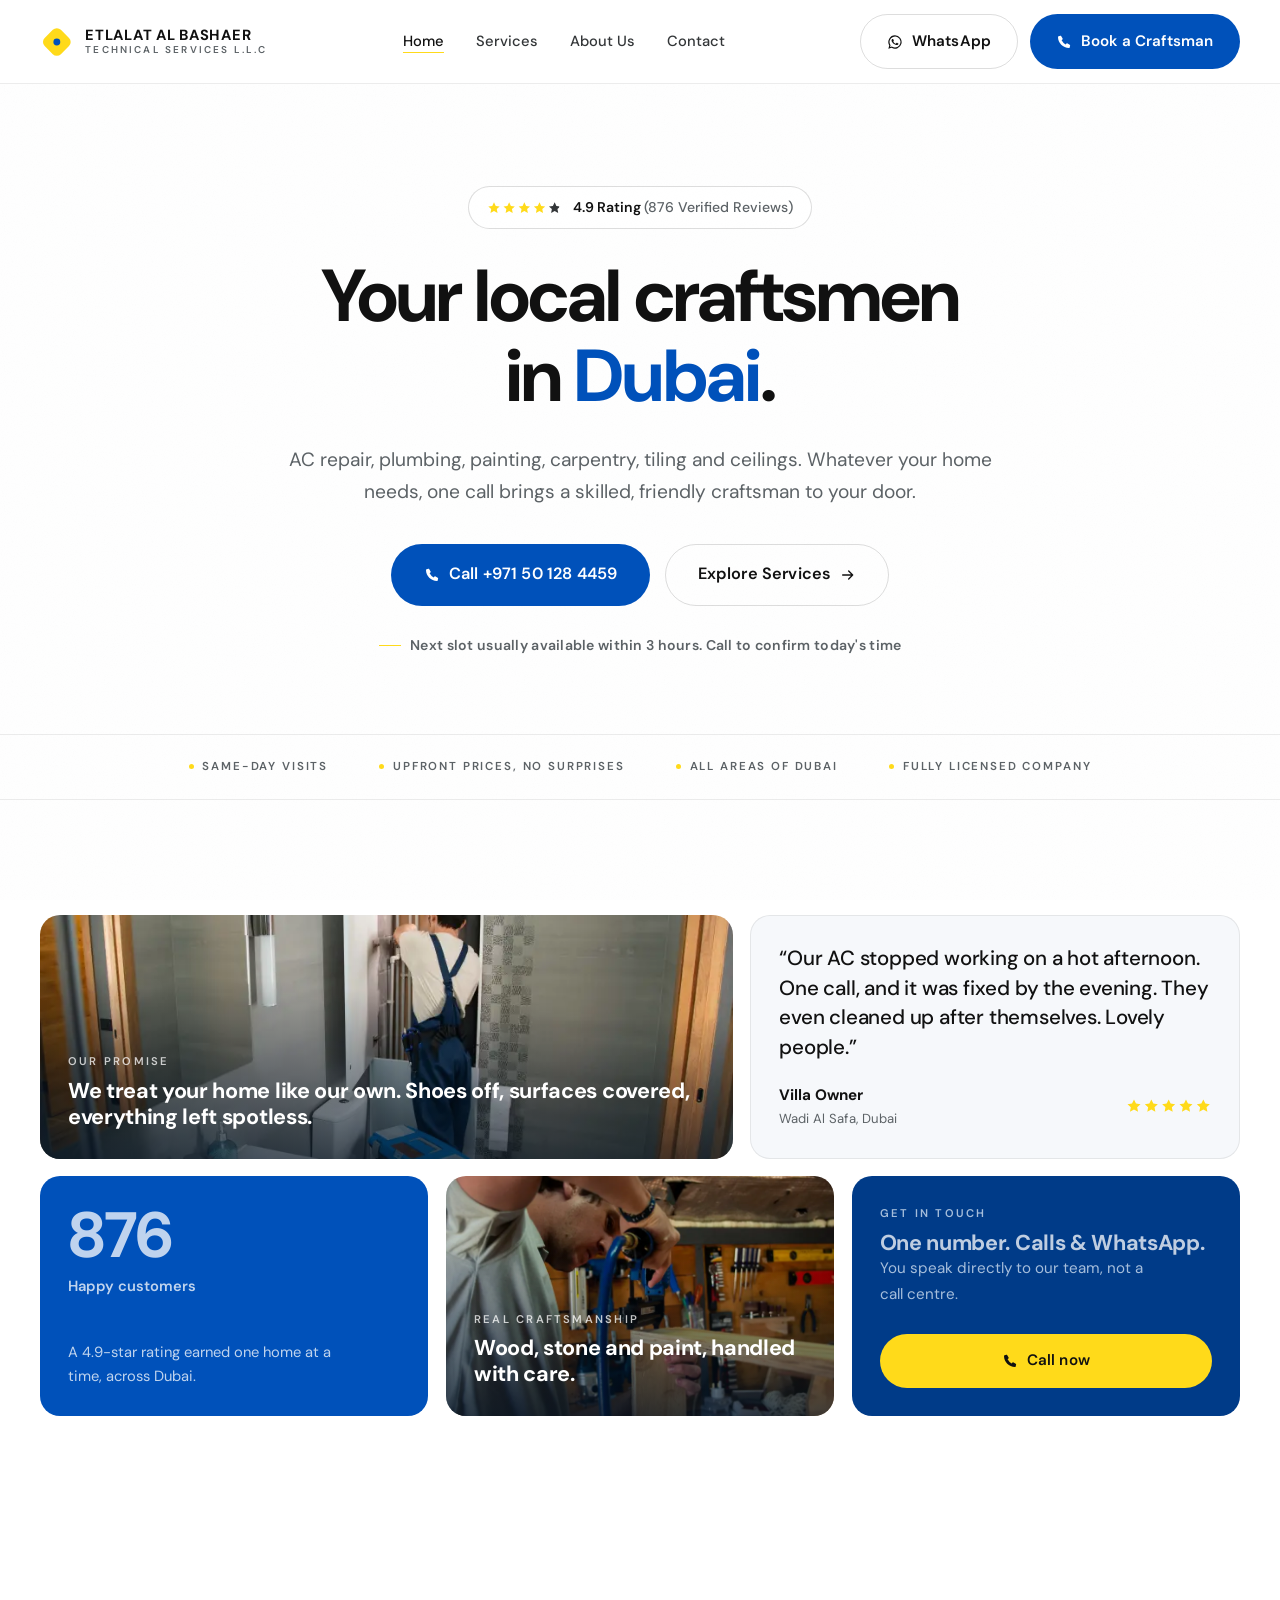
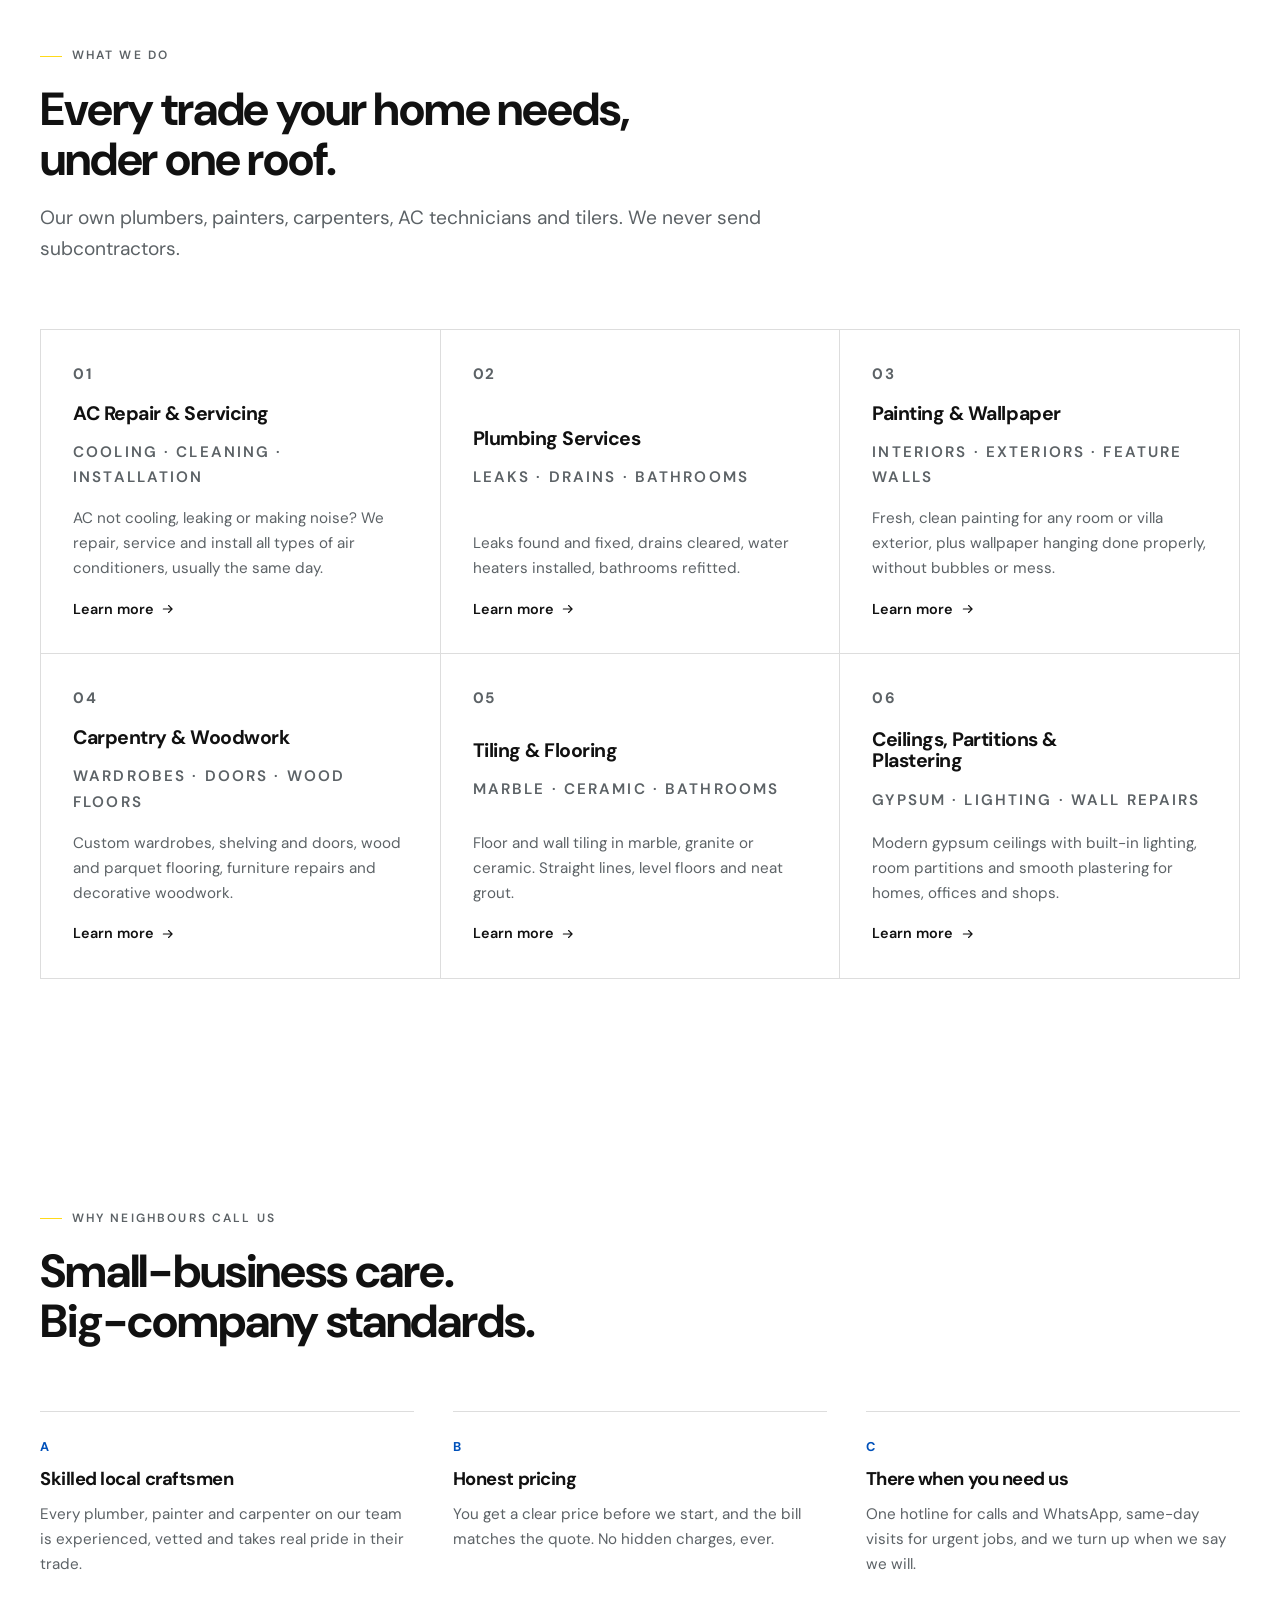
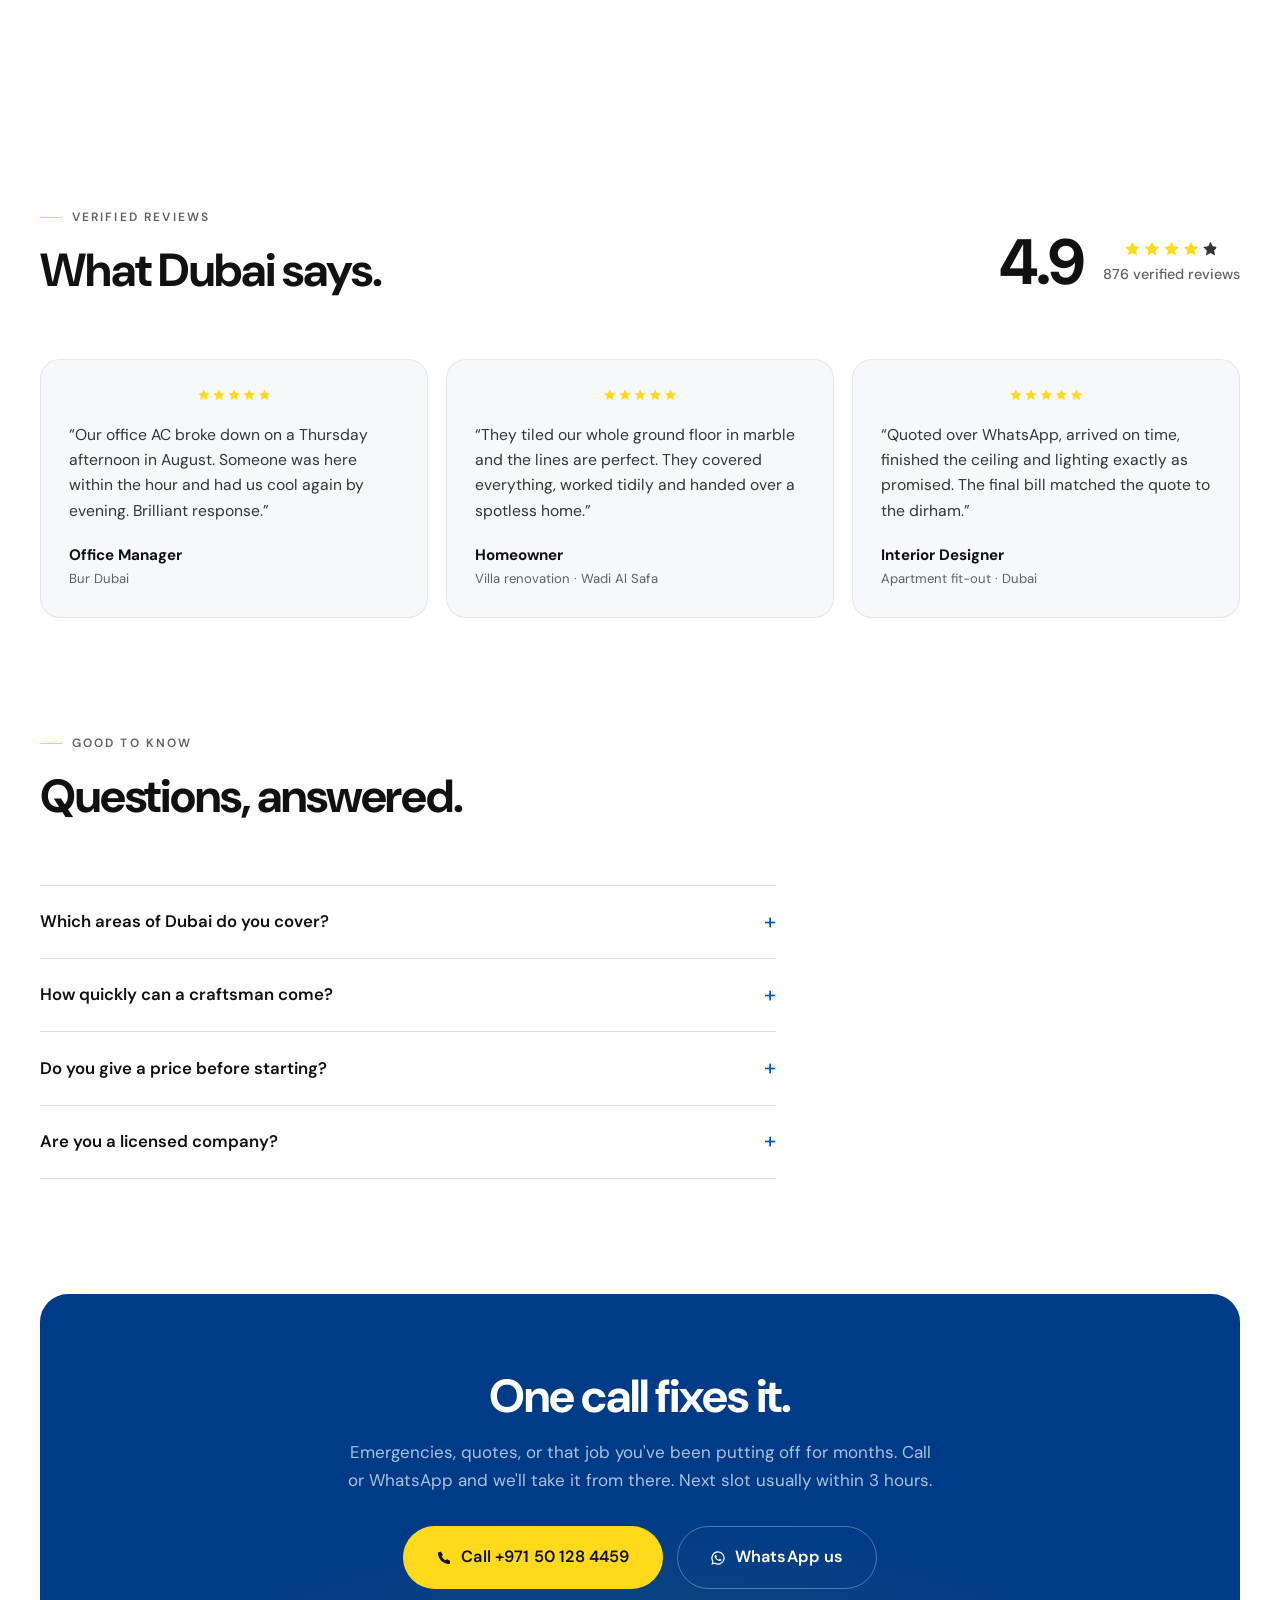
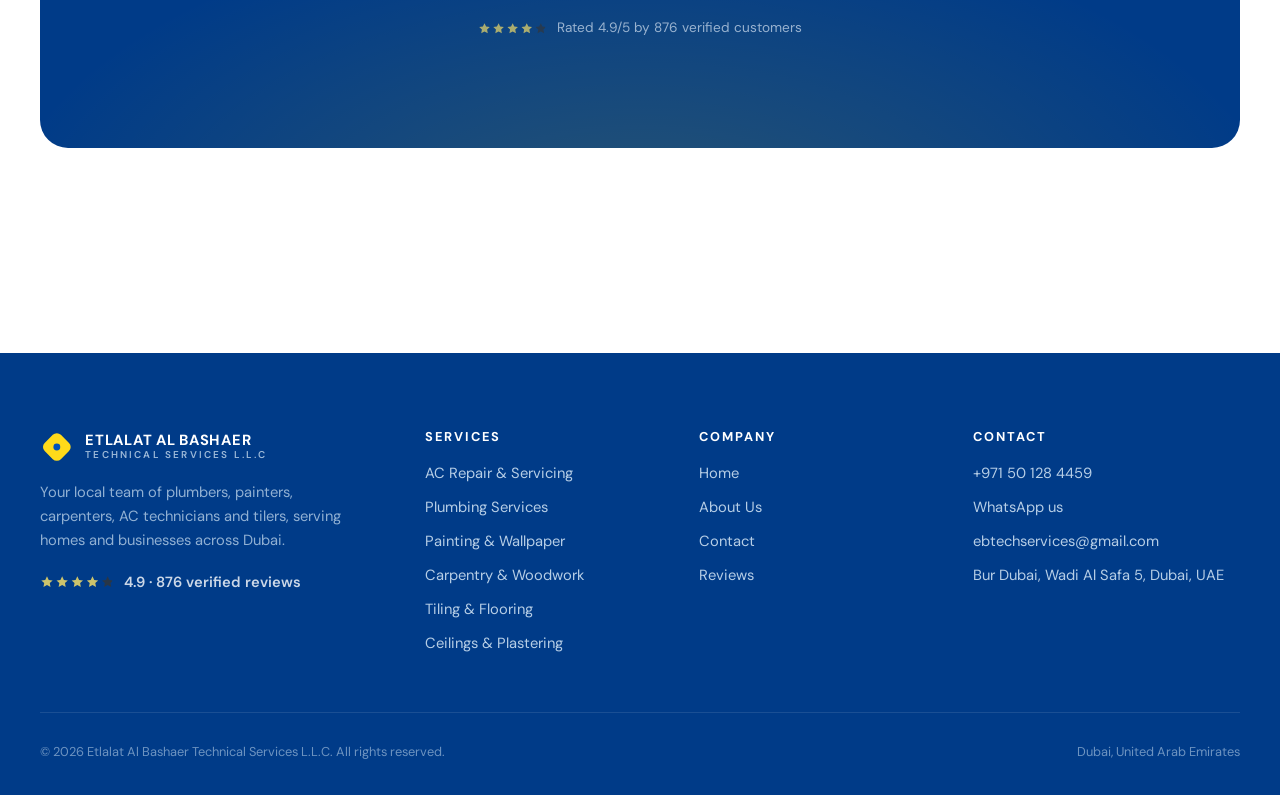
==== commit e4617b18: "Use client logo and favicon; align palette to logo colors Yellow diamond mark added to header/footer" ====
--- a/index.html
+++ b/index.html
@@ -6,7 +6,8 @@
   <title>Local Craftsmen in Dubai - AC Repair, Plumbing, Painting &amp; Carpentry | Etlalat Al Bashaer</title>
   <meta name="description" content="Trusted local craftsmen in Dubai for AC repair, plumbing, painting, carpentry, tiling and ceilings. Rated 4.9/5 by 876 customers. Same-day visits. Call or WhatsApp +971 50 128 4459.">
   <link rel="canonical" href="https://etlalat.pages.dev/">
-  <link rel="icon" href="data:image/svg+xml,%3Csvg xmlns='http://www.w3.org/2000/svg' viewBox='0 0 64 64'%3E%3Crect width='64' height='64' rx='14' fill='%230058a3'/%3E%3Ctext x='32' y='42' font-family='Helvetica' font-size='28' font-weight='bold' fill='%23ffdb00' text-anchor='middle'%3EEB%3C/text%3E%3C/svg%3E">
+  <link rel="icon" type="image/png" href="img/fav-icon.png">
+  <link rel="apple-touch-icon" href="img/fav-icon.png">
   <link rel="preconnect" href="https://fonts.googleapis.com">
   <link rel="preconnect" href="https://fonts.gstatic.com" crossorigin>
   <link href="https://fonts.googleapis.com/css2?family=DM+Sans:opsz,wght@9..40,400;9..40,500;9..40,600;9..40,700&display=swap" rel="stylesheet">
@@ -101,6 +102,7 @@
   <header class="site-header">
     <div class="wrap header-inner">
       <a class="brand" href="index.html">
+        <svg class="brand-logo" viewBox="0 0 80 83" aria-hidden="true"><rect x="39.598" y="1.902" width="56" height="56" rx="14" transform="rotate(45 39.598 1.902)" fill="#FFDA1A"/><circle cx="39.598" cy="41.5" r="8.4" fill="#0051BA"/></svg>
         <span class="brand-name">Etlalat Al Bashaer<small>Technical Services L.L.C</small></span>
       </a>
 
@@ -455,7 +457,8 @@
       <div class="footer-grid">
         <div class="footer-about">
           <a class="brand" href="index.html">
-            <span class="brand-name">Etlalat Al Bashaer<small>Technical Services L.L.C</small></span>
+            <svg class="brand-logo" viewBox="0 0 80 83" aria-hidden="true"><rect x="39.598" y="1.902" width="56" height="56" rx="14" transform="rotate(45 39.598 1.902)" fill="#FFDA1A"/><circle cx="39.598" cy="41.5" r="8.4" fill="#0051BA"/></svg>
+        <span class="brand-name">Etlalat Al Bashaer<small>Technical Services L.L.C</small></span>
           </a>
           <p>Your local team of plumbers, painters, carpenters, AC technicians and tilers, serving homes and businesses across Dubai.</p>
           <p class="footer-rating">
--- a/styles.css
+++ b/styles.css
@@ -11,10 +11,10 @@
   --ink: #111111;
   --ink-soft: #333638;
   --muted: #5c6266;
-  --blue: #0058a3;
-  --blue-deep: #003d75;
-  --blue-tint: #e6f0f9;
-  --yellow: #ffdb00;
+  --blue: #0051ba;
+  --blue-deep: #003b88;
+  --blue-tint: #e6effa;
+  --yellow: #ffda1a;
   --yellow-soft: #ffe566;
   --line: rgba(17, 17, 17, 0.14);
   --line-soft: rgba(17, 17, 17, 0.08);
@@ -248,6 +248,12 @@
   line-height: 1.1;
 }
 
+.brand-logo {
+  width: 34px;
+  height: 34px;
+  flex: none;
+}
+
 .brand-name {
   font-size: 0.92rem;
   text-transform: uppercase;
@@ -511,8 +517,8 @@
   position: absolute;
   inset: 0;
   background:
-    radial-gradient(120% 90% at 85% 10%, rgba(255, 219, 0, 0.24), transparent 55%),
-    linear-gradient(160deg, #0a67b8 0%, #0058a3 45%, #003d75 100%);
+    radial-gradient(120% 90% at 85% 10%, rgba(255, 218, 26, 0.24), transparent 55%),
+    linear-gradient(160deg, #0a5fd0 0%, #0051ba 45%, #003b88 100%);
 }
 
 .surface-stone::before {
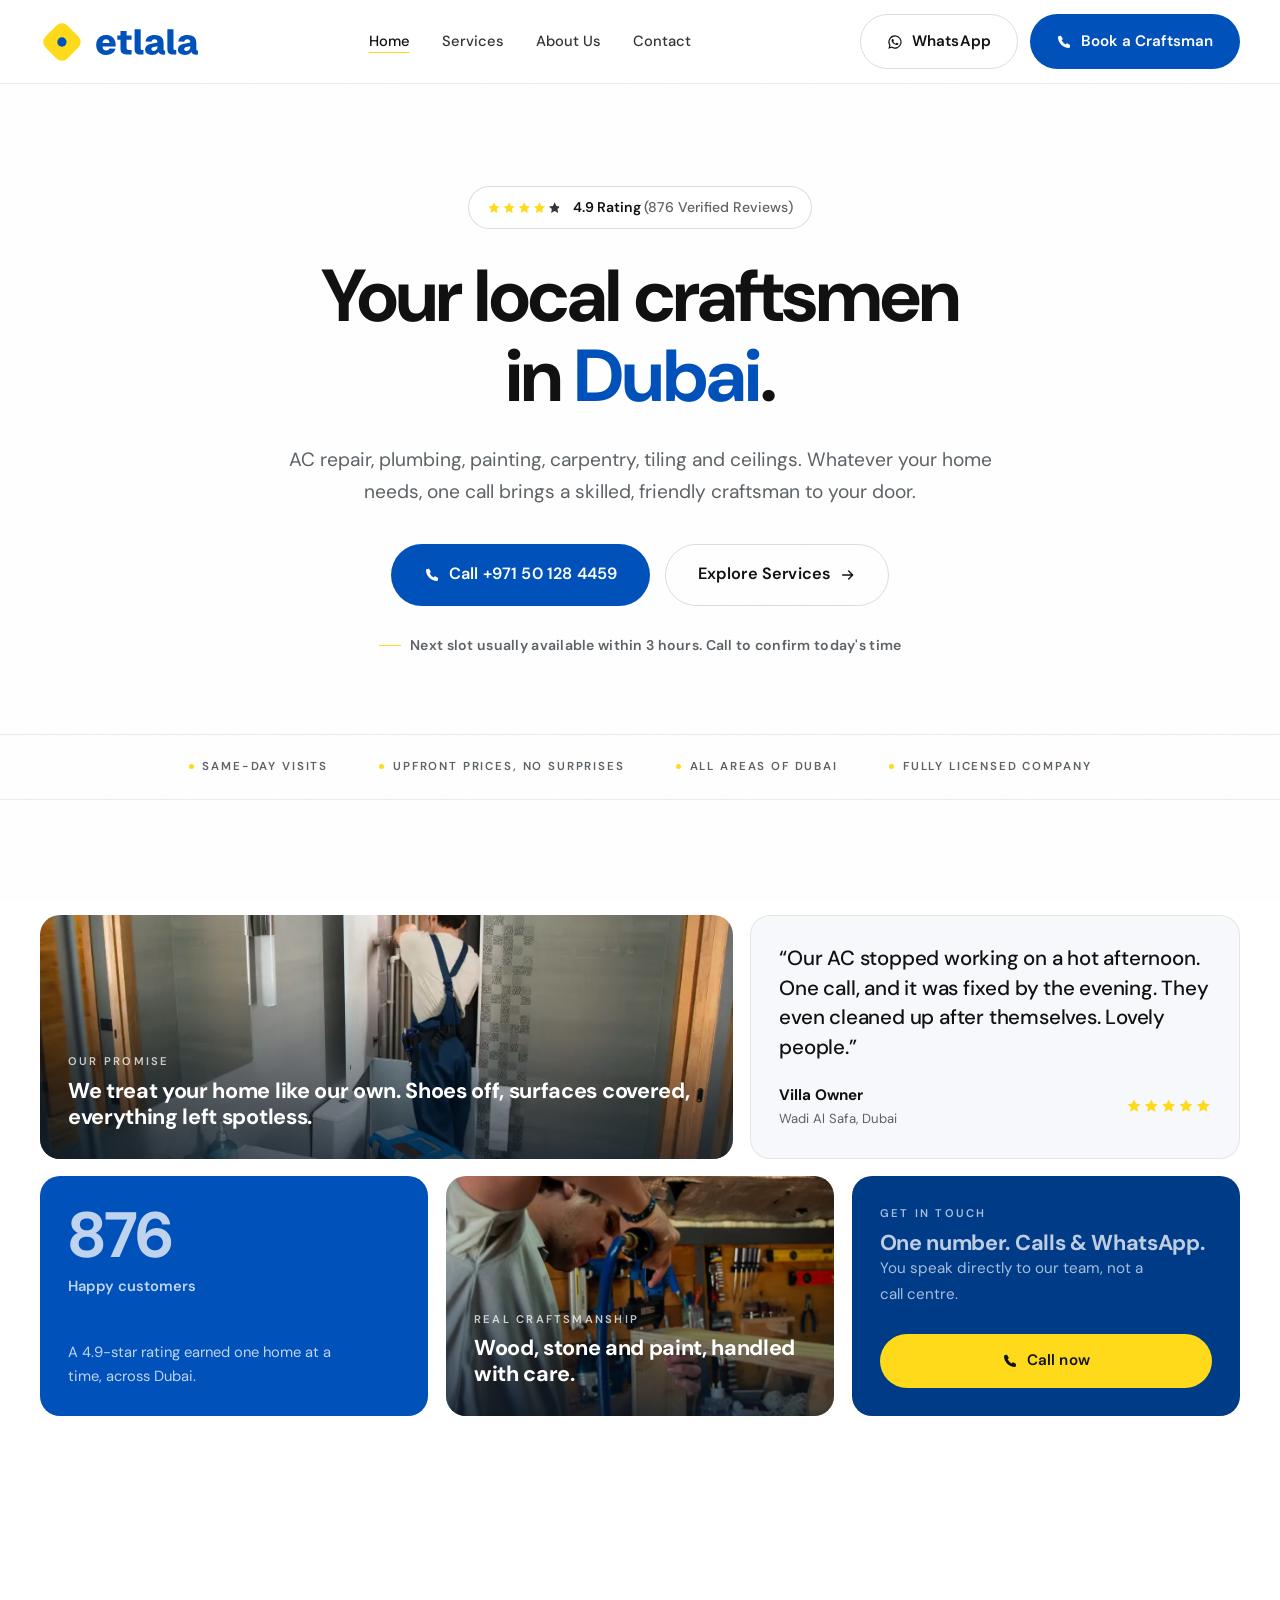
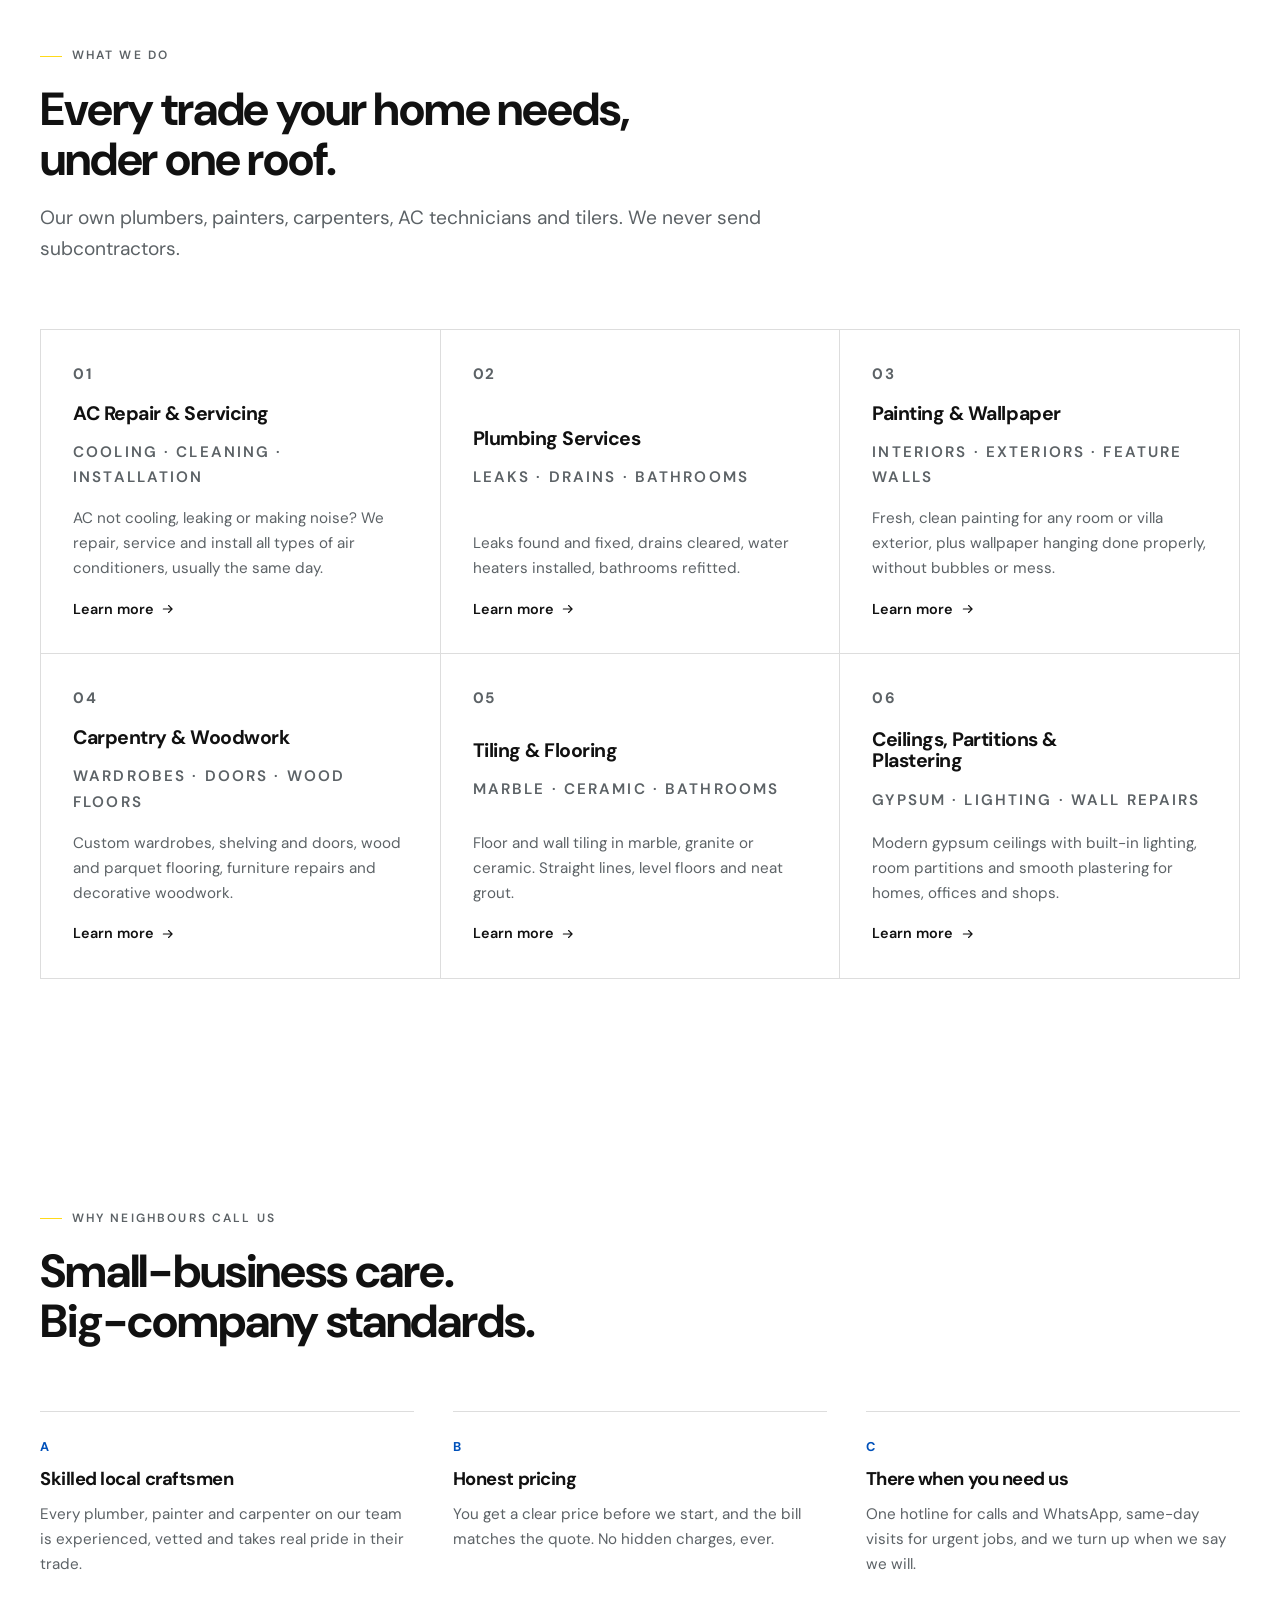
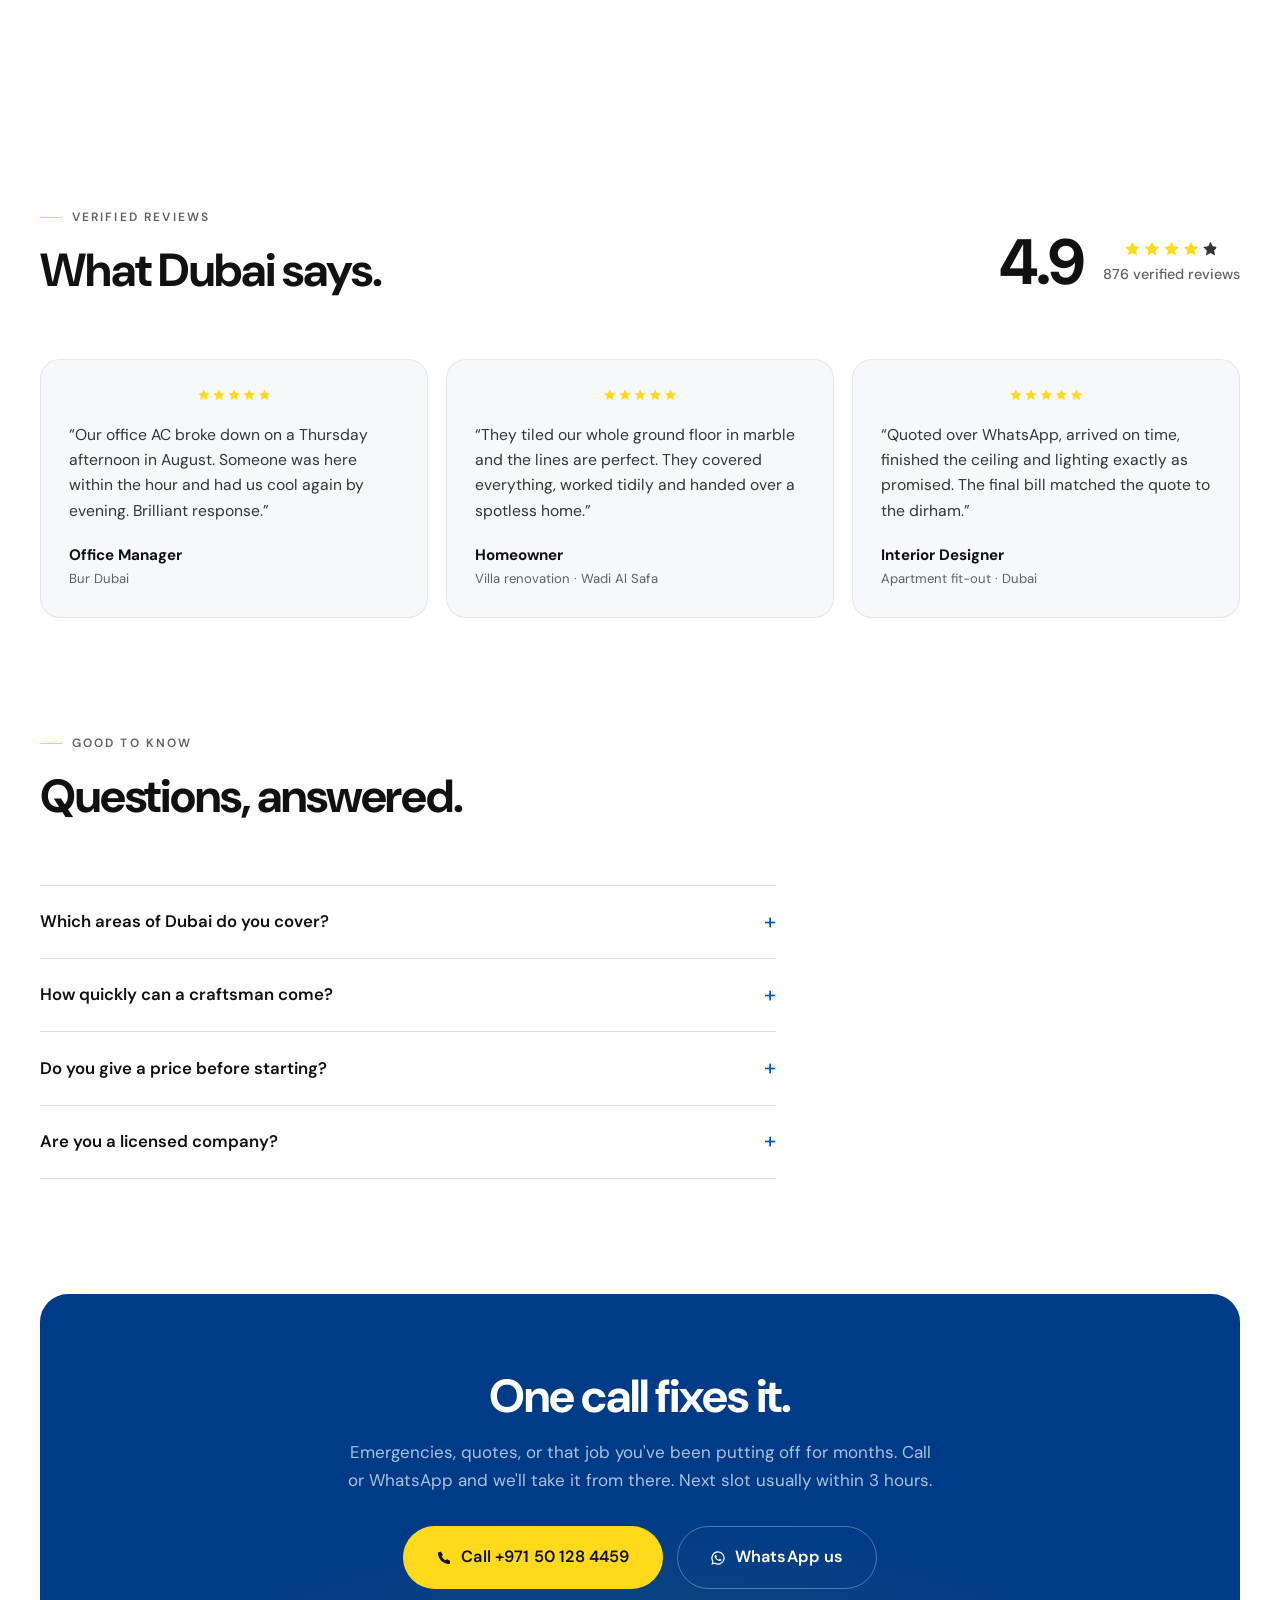
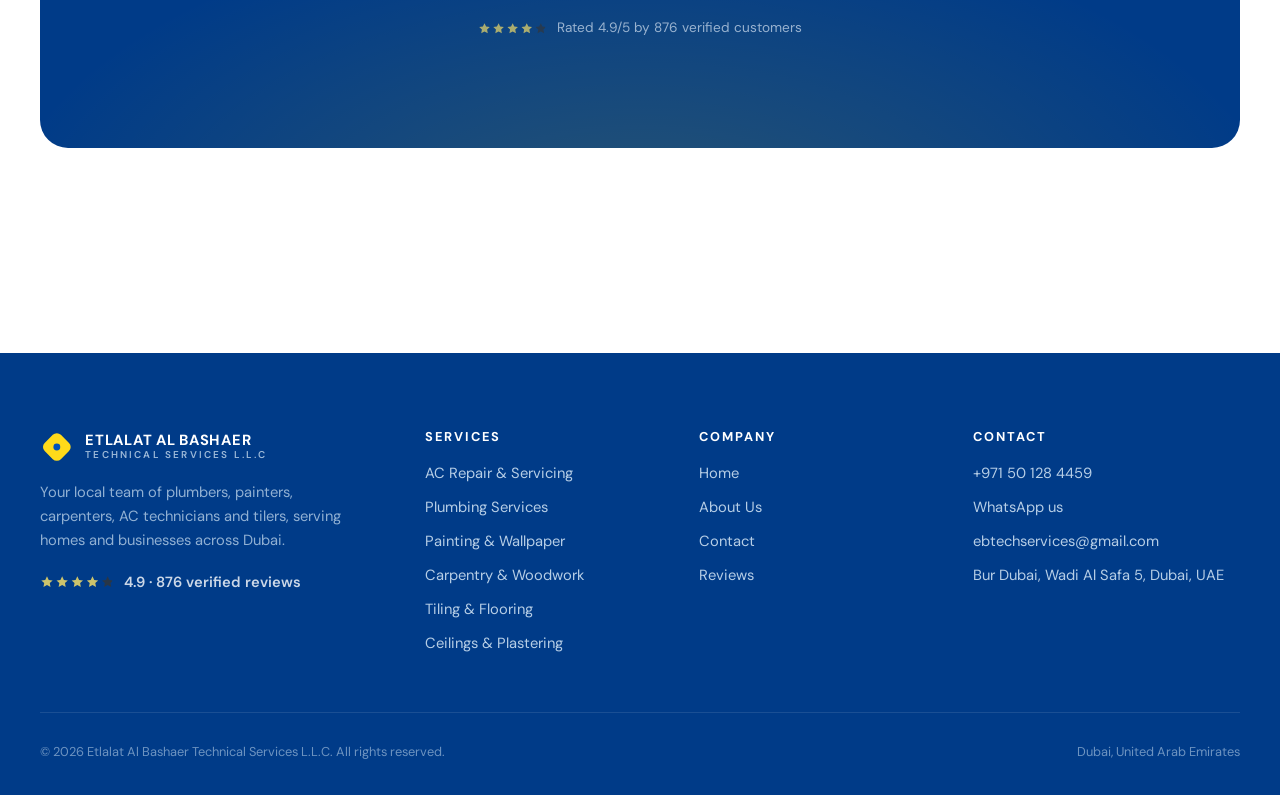
==== commit 224995b0: "Use full etlala logo in the nav bar Header brand is now the supplied wordmark SVG (46px desktop, 38p" ====
--- a/index.html
+++ b/index.html
@@ -102,8 +102,7 @@
   <header class="site-header">
     <div class="wrap header-inner">
       <a class="brand" href="index.html">
-        <svg class="brand-logo" viewBox="0 0 80 83" aria-hidden="true"><rect x="39.598" y="1.902" width="56" height="56" rx="14" transform="rotate(45 39.598 1.902)" fill="#FFDA1A"/><circle cx="39.598" cy="41.5" r="8.4" fill="#0051BA"/></svg>
-        <span class="brand-name">Etlalat Al Bashaer<small>Technical Services L.L.C</small></span>
+        <img class="brand-wordmark" src="img/etlala-logo.svg" alt="Etlalat Al Bashaer Technical Services L.L.C" width="287" height="83">
       </a>
 
       <input type="checkbox" id="nav-toggle" class="nav-toggle" aria-hidden="true">
--- a/styles.css
+++ b/styles.css
@@ -254,10 +254,17 @@
   flex: none;
 }
 
+.brand-wordmark {
+  height: 46px;
+  width: auto;
+  flex: none;
+}
+
 .brand-name {
   font-size: 0.92rem;
   text-transform: uppercase;
   letter-spacing: 0.05em;
+  white-space: nowrap;
 }
 
 .brand-name small {
@@ -1349,6 +1356,16 @@
 
 /* ---------- Responsive ---------- */
 
+@media (max-width: 1160px) {
+  .header-cta .btn-ghost {
+    display: none;
+  }
+
+  .site-nav {
+    gap: 1.4rem;
+  }
+}
+
 @media (max-width: 1000px) {
   .tile-wide,
   .tile-tall,
@@ -1410,8 +1427,8 @@
     display: flex;
   }
 
-  .header-cta .btn-ghost {
-    display: none;
+  .brand-wordmark {
+    height: 38px;
   }
 
   .tile-wide,
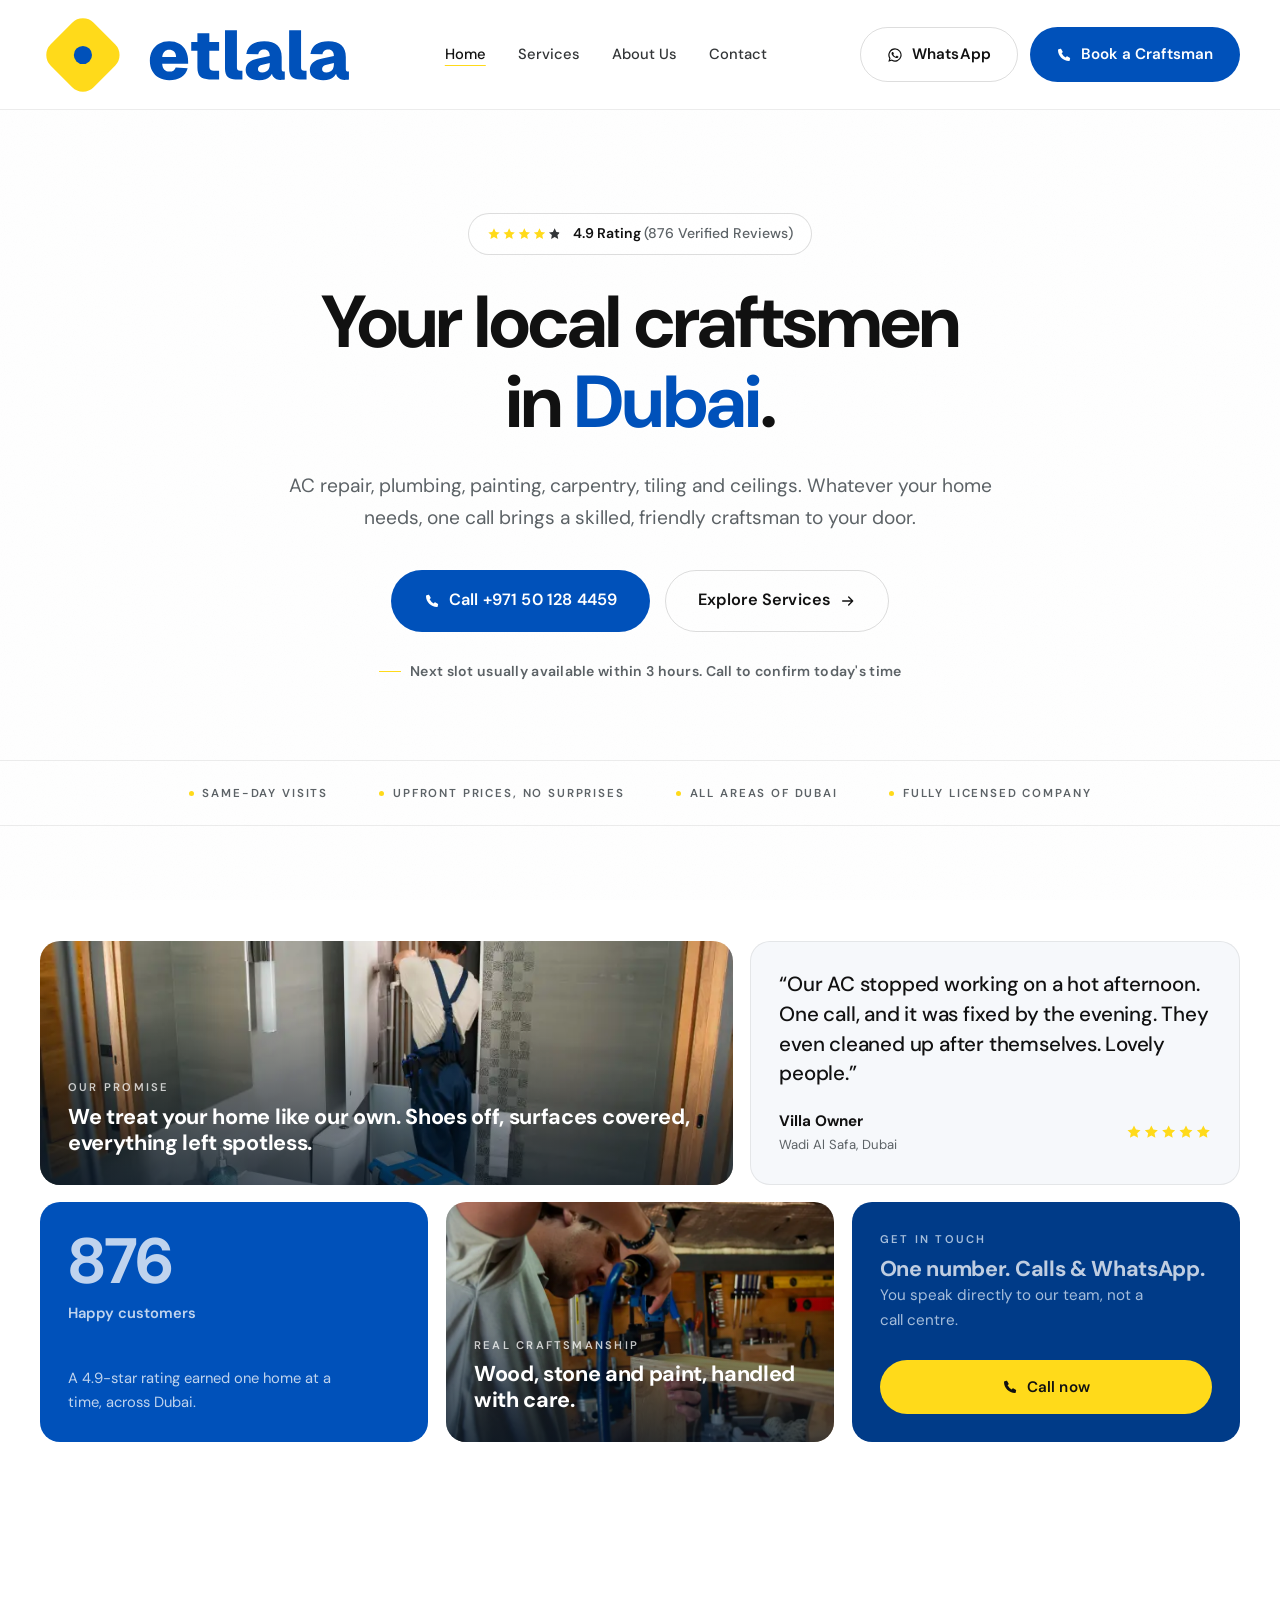
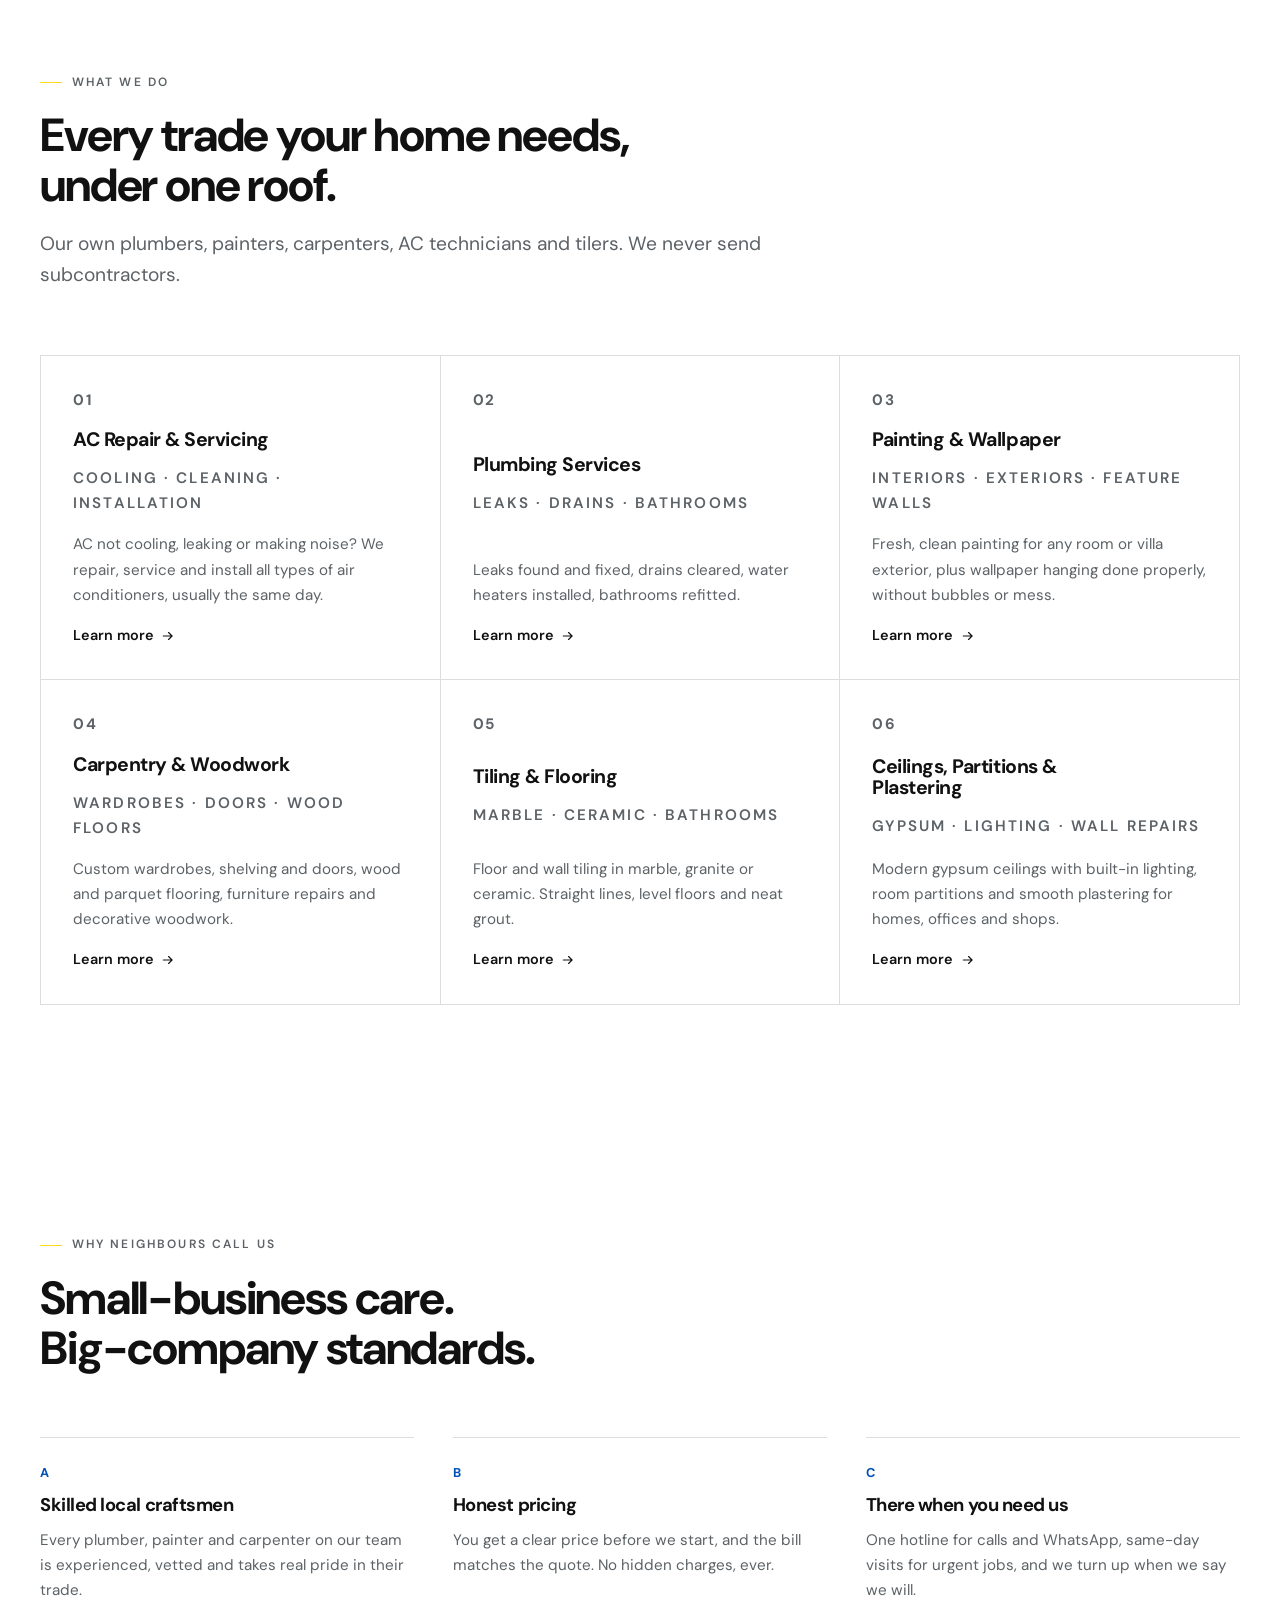
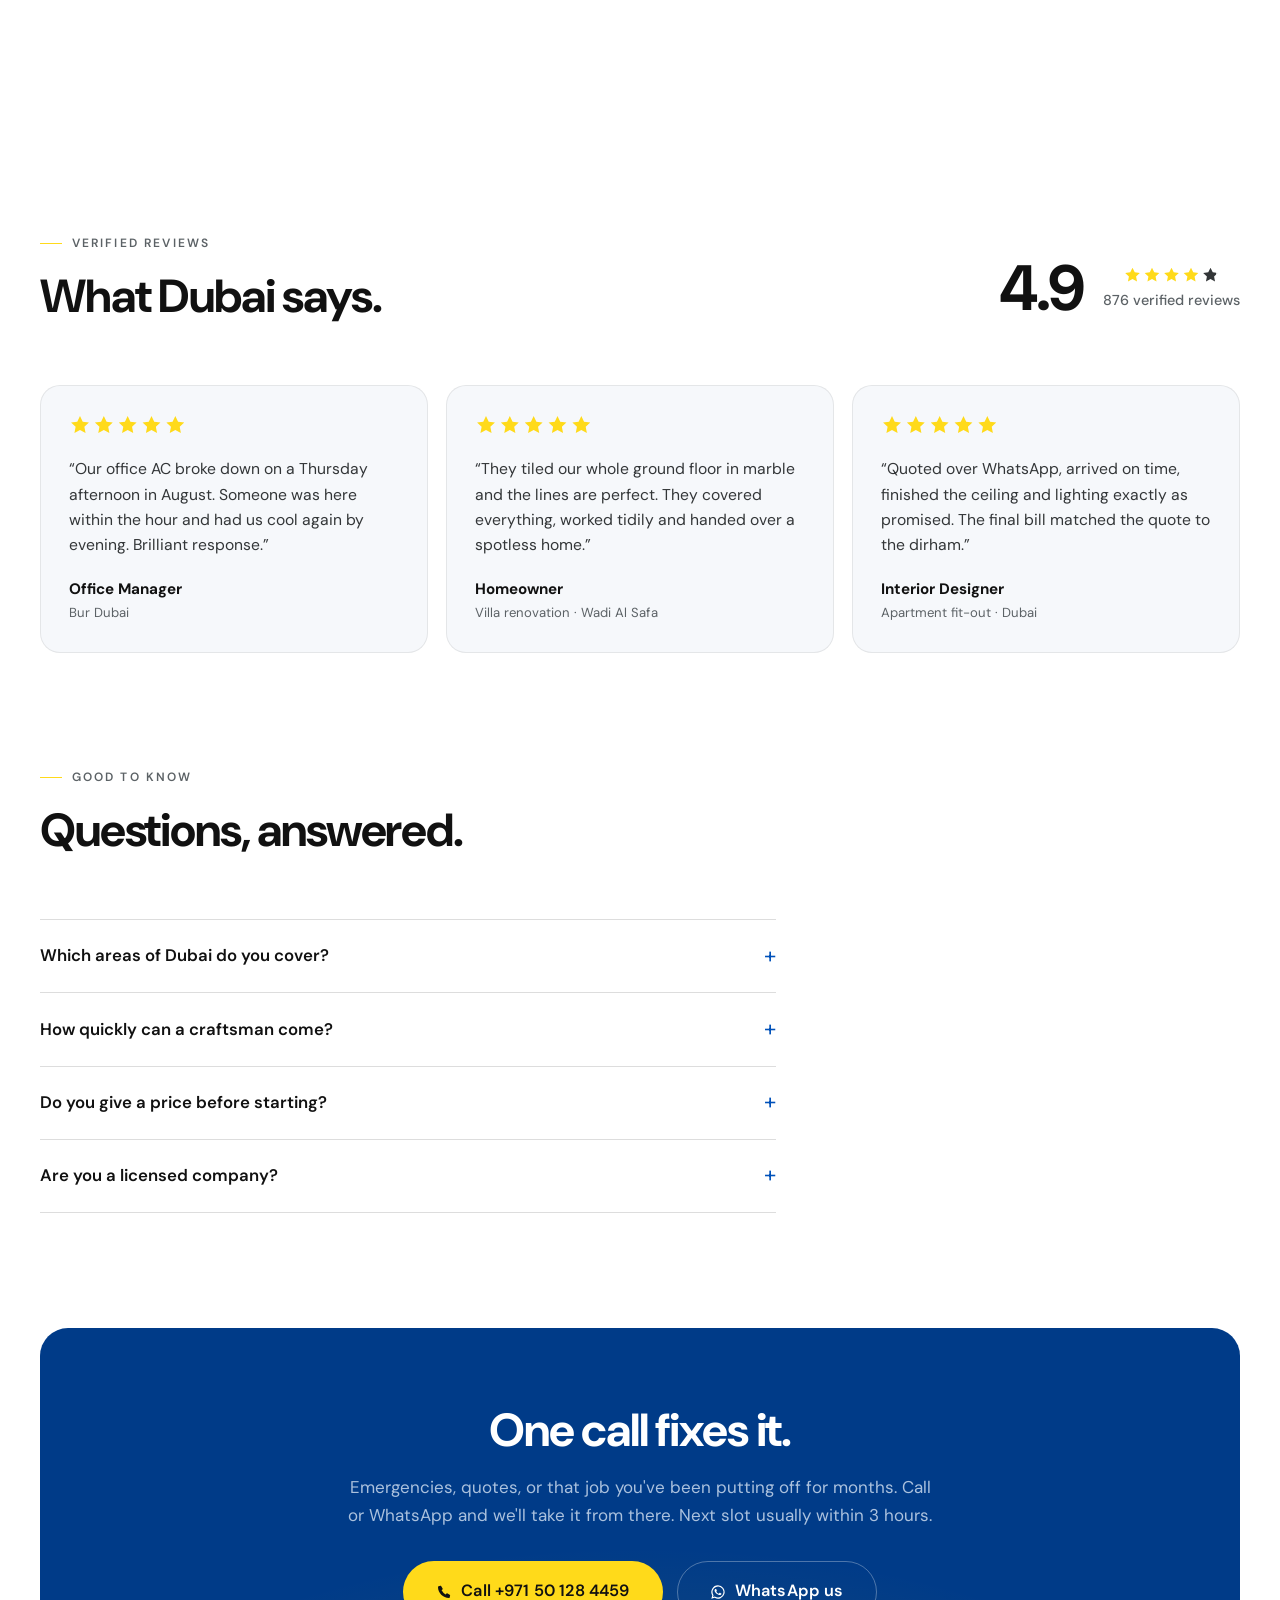
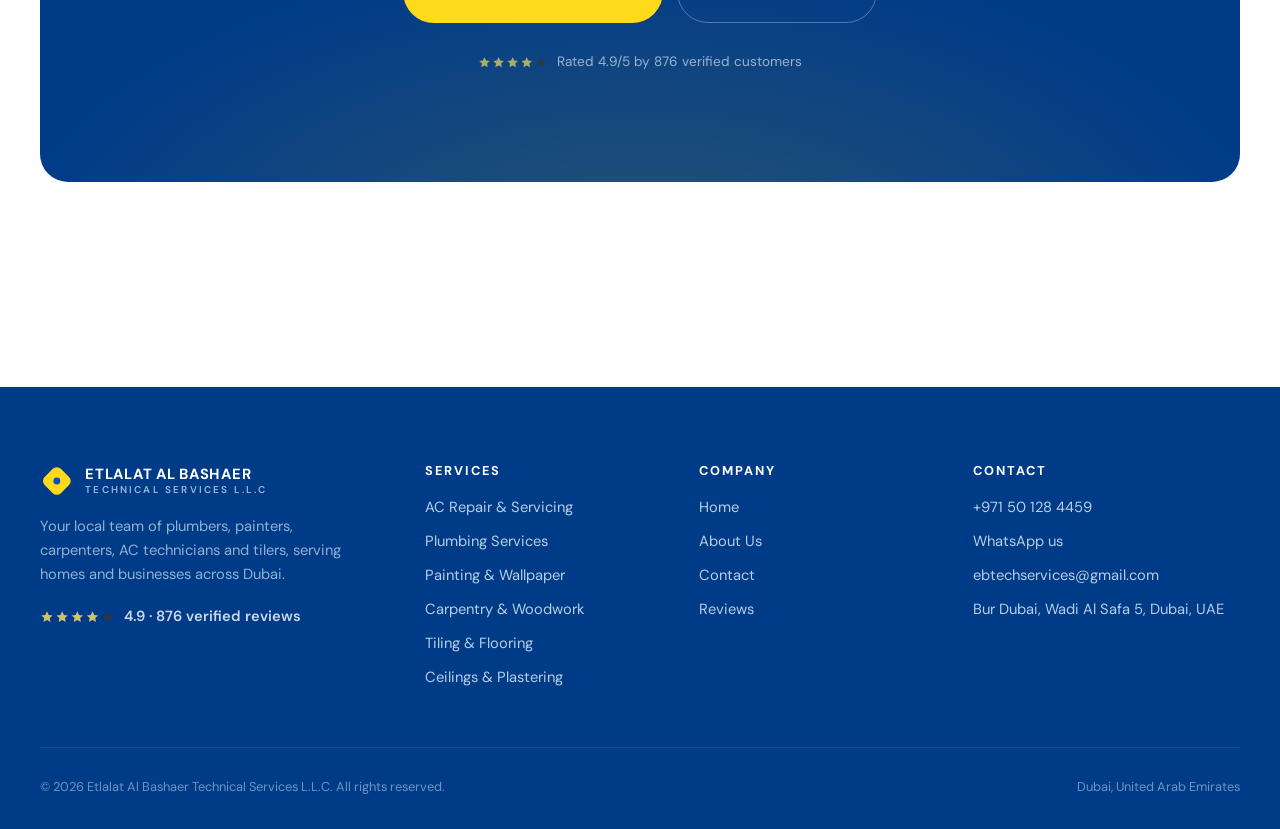
==== commit 52e71b4c: "Bigger 90px nav logo, left-aligned review stars, SEO pass Logo scales 90/60/48px by breakpoint with " ====
--- a/index.html
+++ b/index.html
@@ -6,6 +6,16 @@
   <title>Local Craftsmen in Dubai - AC Repair, Plumbing, Painting &amp; Carpentry | Etlalat Al Bashaer</title>
   <meta name="description" content="Trusted local craftsmen in Dubai for AC repair, plumbing, painting, carpentry, tiling and ceilings. Rated 4.9/5 by 876 customers. Same-day visits. Call or WhatsApp +971 50 128 4459.">
   <link rel="canonical" href="https://etlalat.pages.dev/">
+  <meta property="og:type" content="website">
+  <meta property="og:site_name" content="Etlalat Al Bashaer Technical Services L.L.C">
+  <meta property="og:title" content="Local Craftsmen in Dubai - AC Repair, Plumbing, Painting & Carpentry">
+  <meta property="og:description" content="Trusted local craftsmen in Dubai for AC repair, plumbing, painting, carpentry, tiling and ceilings. Rated 4.9/5 by 876 customers.">
+  <meta property="og:url" content="https://etlalat.pages.dev/">
+  <meta property="og:image" content="https://etlalat.pages.dev/og-image.jpg">
+  <meta property="og:image:width" content="1200">
+  <meta property="og:image:height" content="630">
+  <meta name="twitter:card" content="summary_large_image">
+  <meta name="theme-color" content="#0051ba">
   <link rel="icon" type="image/png" href="img/fav-icon.png">
   <link rel="apple-touch-icon" href="img/fav-icon.png">
   <link rel="preconnect" href="https://fonts.googleapis.com">
@@ -22,6 +32,8 @@
     "url": "https://etlalat.pages.dev/",
     "telephone": "+971501284459",
     "email": "ebtechservices@gmail.com",
+    "image": "https://etlalat.pages.dev/og-image.jpg",
+    "logo": "https://etlalat.pages.dev/img/etlala-logo.svg",
     "priceRange": "$$",
     "address": {
       "@type": "PostalAddress",
--- a/styles.css
+++ b/styles.css
@@ -38,7 +38,7 @@
 
 html {
   scroll-behavior: smooth;
-  scroll-padding-top: 96px;
+  scroll-padding-top: 124px;
 }
 
 body {
@@ -234,7 +234,7 @@
   align-items: center;
   justify-content: space-between;
   gap: 1.5rem;
-  padding-block: 0.9rem;
+  padding-block: 0.6rem;
 }
 
 .brand {
@@ -255,7 +255,7 @@
 }
 
 .brand-wordmark {
-  height: 46px;
+  height: 90px;
   width: auto;
   flex: none;
 }
@@ -859,7 +859,8 @@
 }
 
 .review-card .stars {
-  height: 14px;
+  height: 22px;
+  align-self: flex-start;
 }
 
 /* ---------- FAQ ---------- */
@@ -1366,6 +1367,12 @@
   }
 }
 
+@media (max-width: 1000px) and (min-width: 761px) {
+  .brand-wordmark {
+    height: 60px;
+  }
+}
+
 @media (max-width: 1000px) {
   .tile-wide,
   .tile-tall,
@@ -1428,7 +1435,7 @@
   }
 
   .brand-wordmark {
-    height: 38px;
+    height: 48px;
   }
 
   .tile-wide,
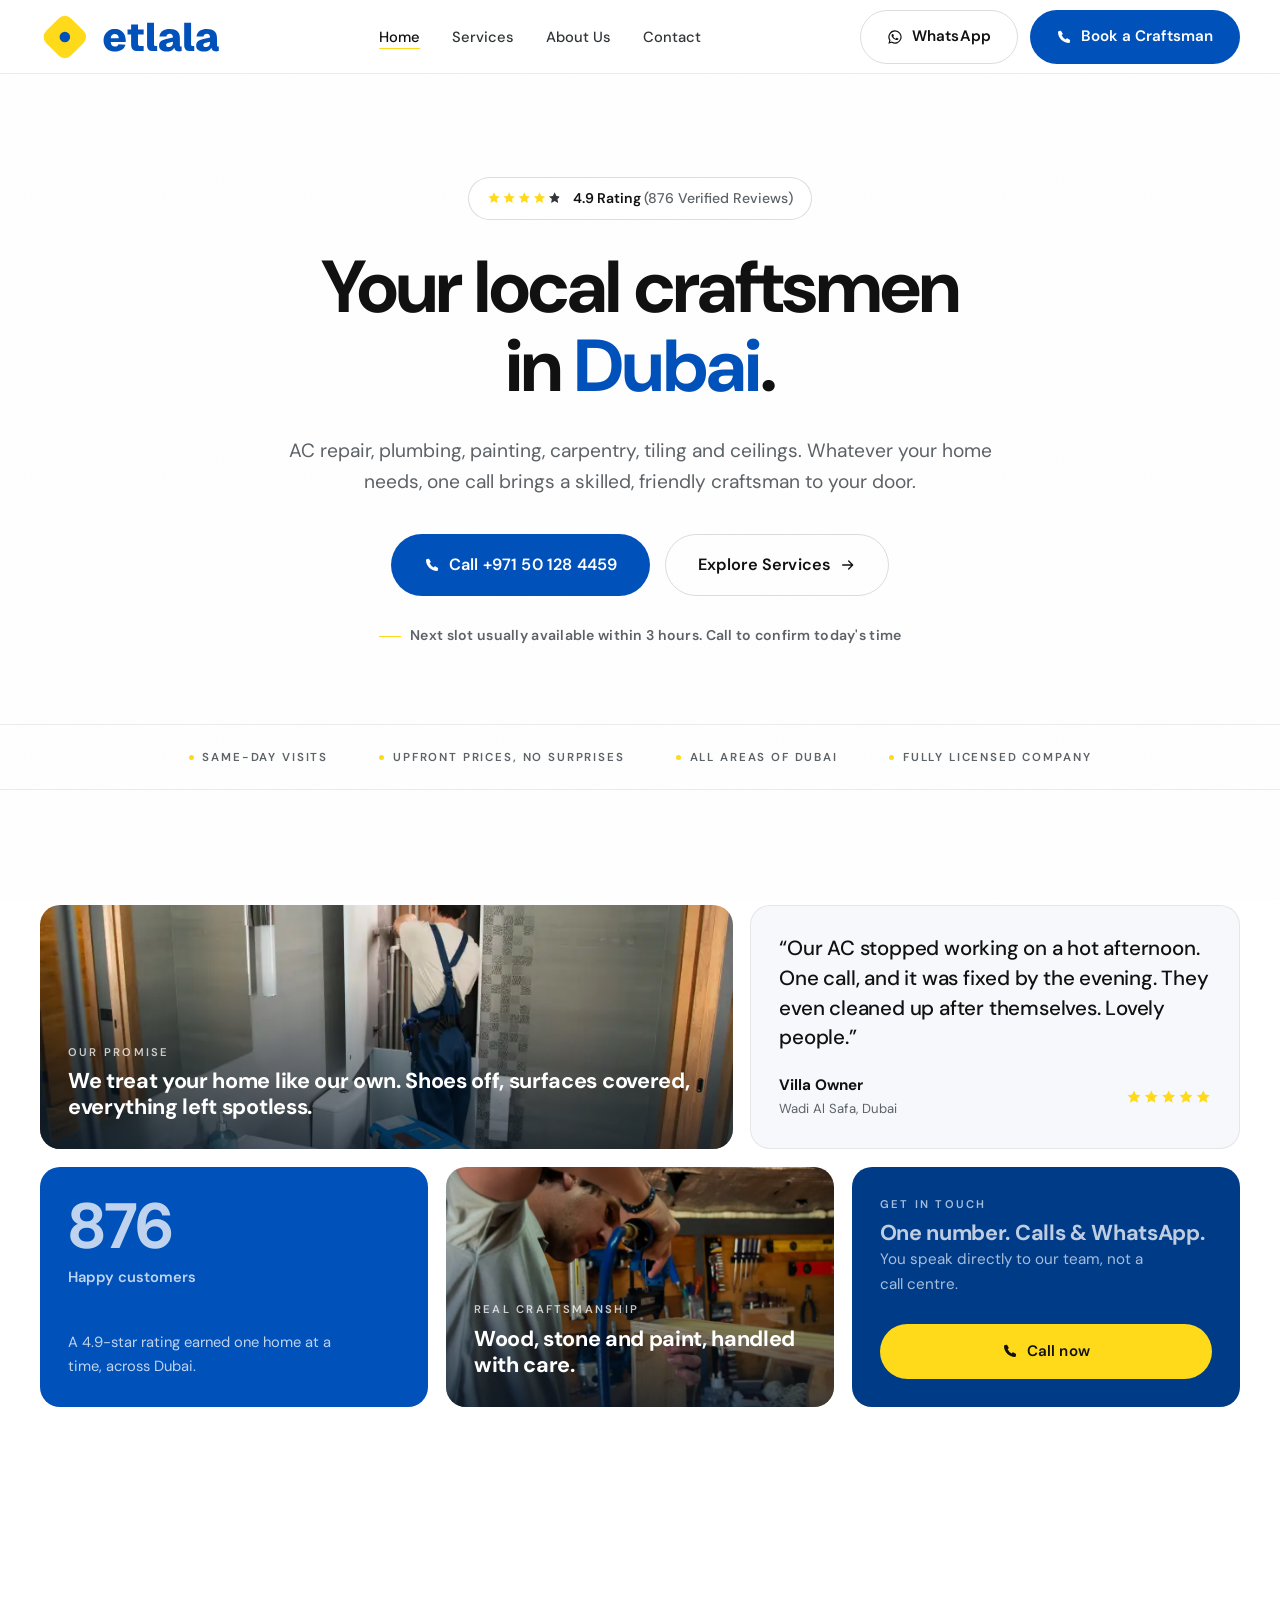
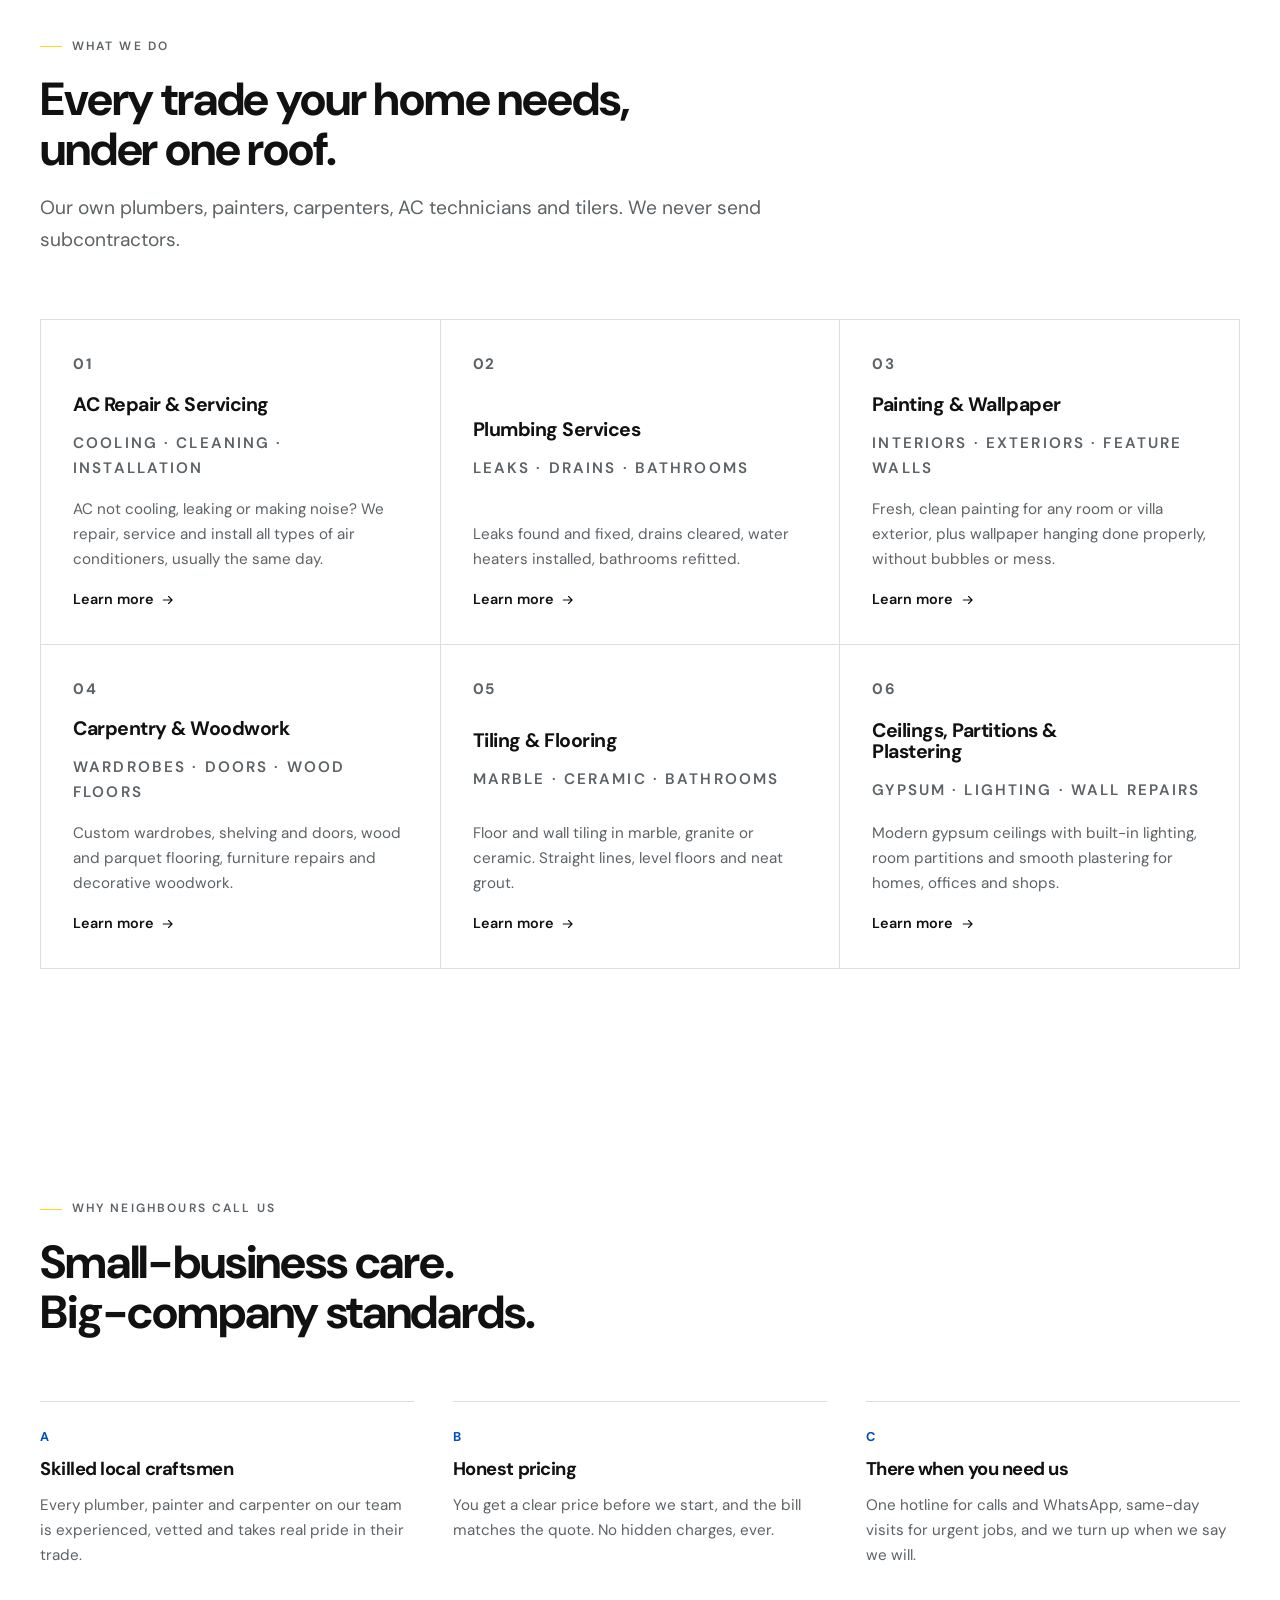
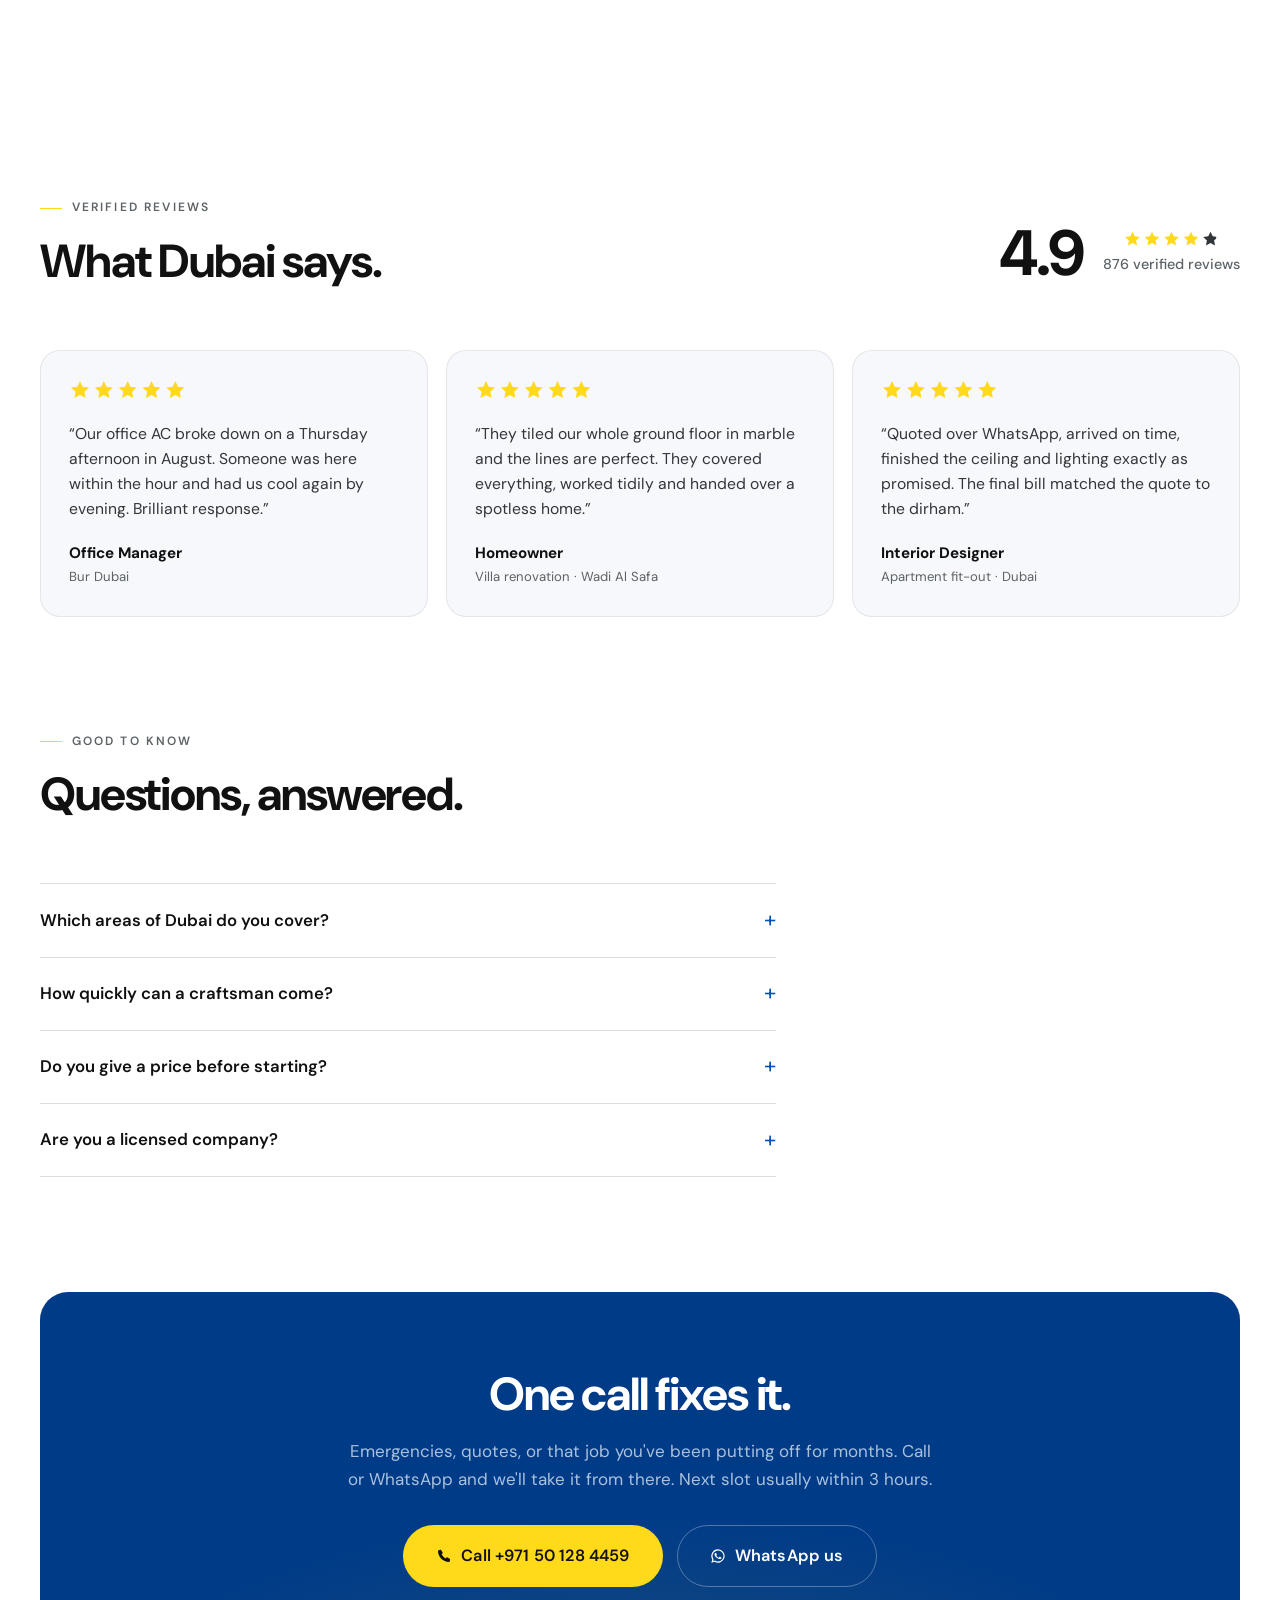
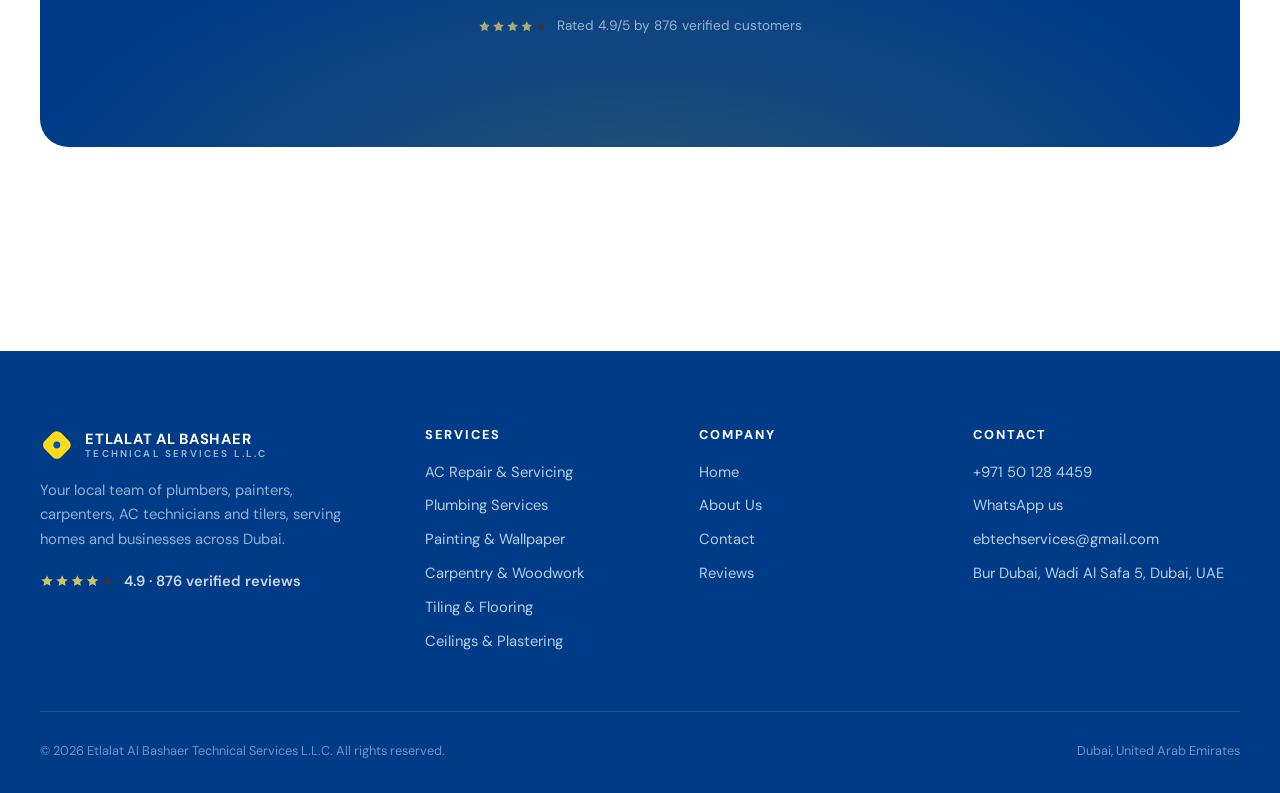
==== commit 34c2df3b: "Size nav logo at 180px wide, auto height Co-Authored-By: Claude Fable 5 <noreply@anthropic.com>" ====
--- a/index.html
+++ b/index.html
@@ -114,7 +114,7 @@
   <header class="site-header">
     <div class="wrap header-inner">
       <a class="brand" href="index.html">
-        <img class="brand-wordmark" src="img/etlala-logo.svg" alt="Etlalat Al Bashaer Technical Services L.L.C" width="287" height="83">
+        <img class="brand-wordmark" src="img/etlala-logo.svg" alt="Etlalat Al Bashaer Technical Services L.L.C" width="180">
       </a>
 
       <input type="checkbox" id="nav-toggle" class="nav-toggle" aria-hidden="true">
--- a/styles.css
+++ b/styles.css
@@ -38,7 +38,7 @@
 
 html {
   scroll-behavior: smooth;
-  scroll-padding-top: 124px;
+  scroll-padding-top: 96px;
 }
 
 body {
@@ -255,8 +255,8 @@
 }
 
 .brand-wordmark {
-  height: 90px;
-  width: auto;
+  width: 180px;
+  height: auto;
   flex: none;
 }
 
@@ -1367,12 +1367,6 @@
   }
 }
 
-@media (max-width: 1000px) and (min-width: 761px) {
-  .brand-wordmark {
-    height: 60px;
-  }
-}
-
 @media (max-width: 1000px) {
   .tile-wide,
   .tile-tall,
@@ -1435,7 +1429,7 @@
   }
 
   .brand-wordmark {
-    height: 48px;
+    width: 150px;
   }
 
   .tile-wide,
